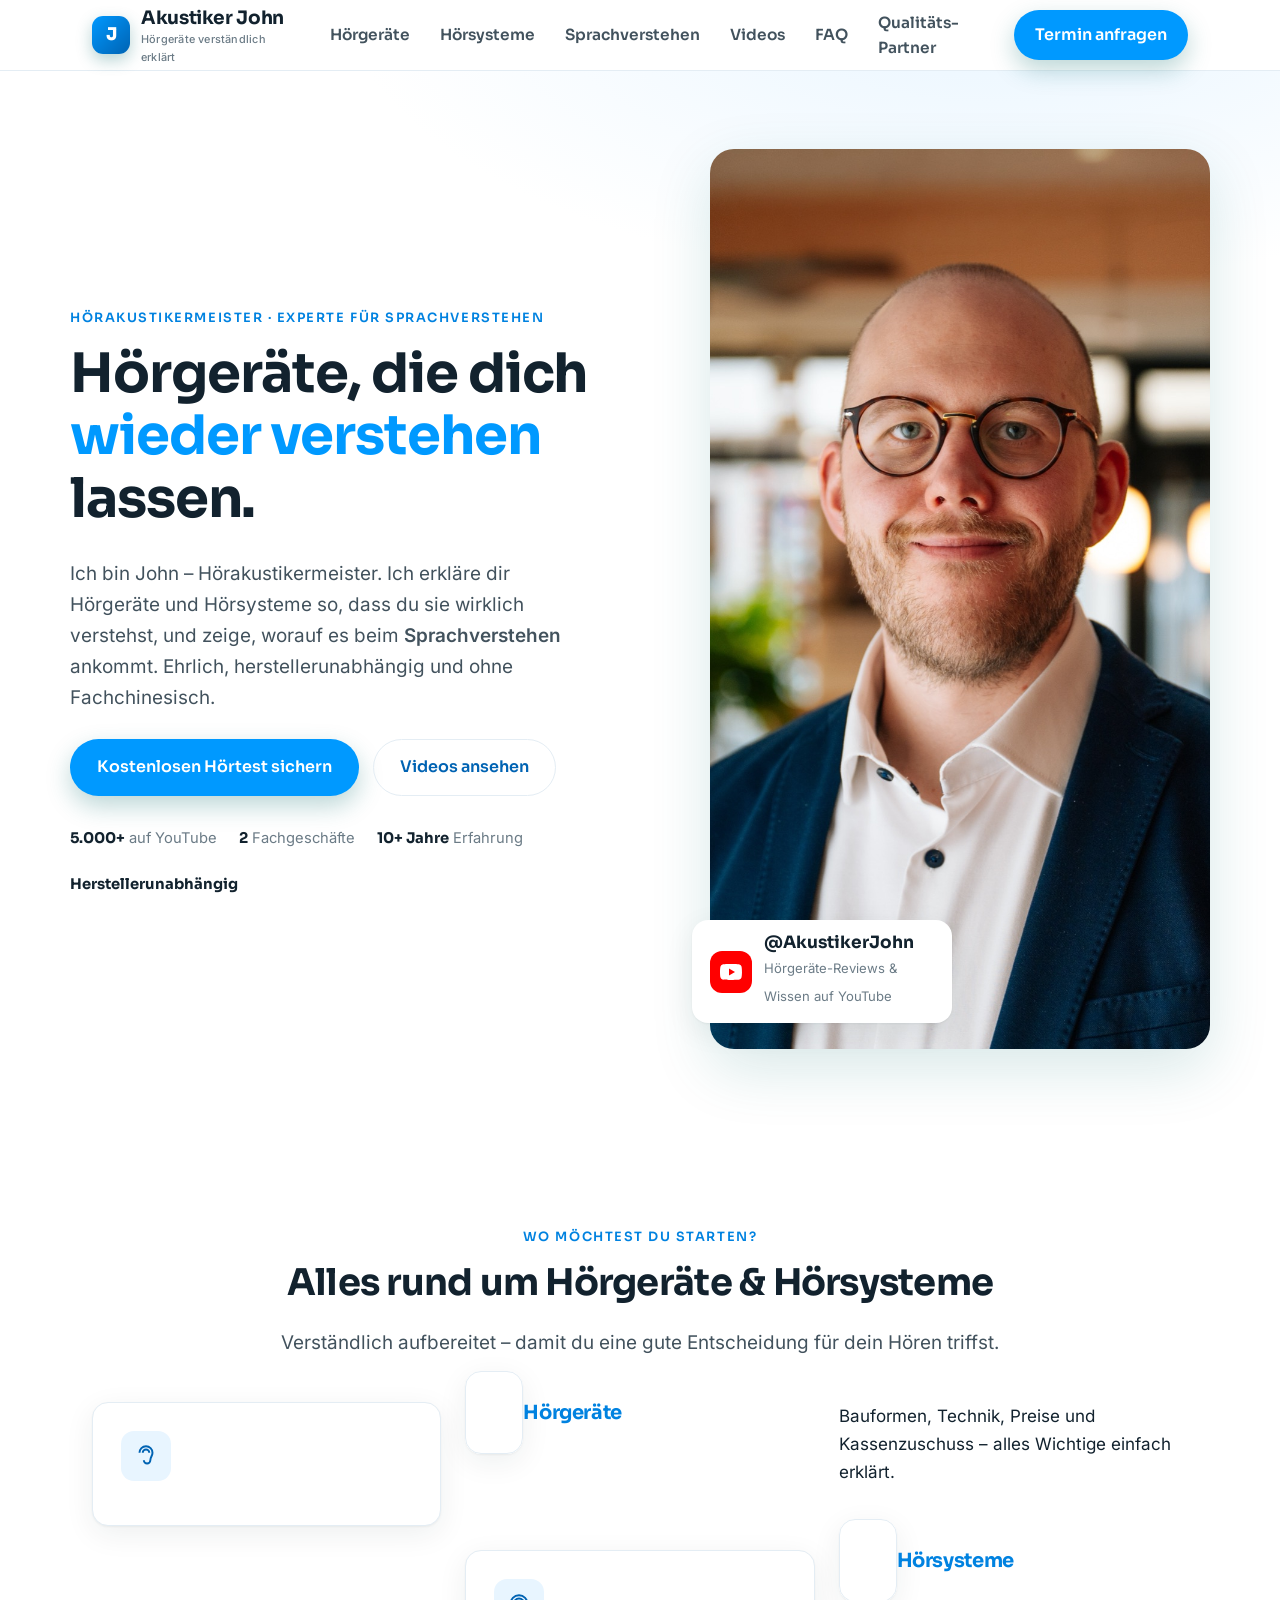
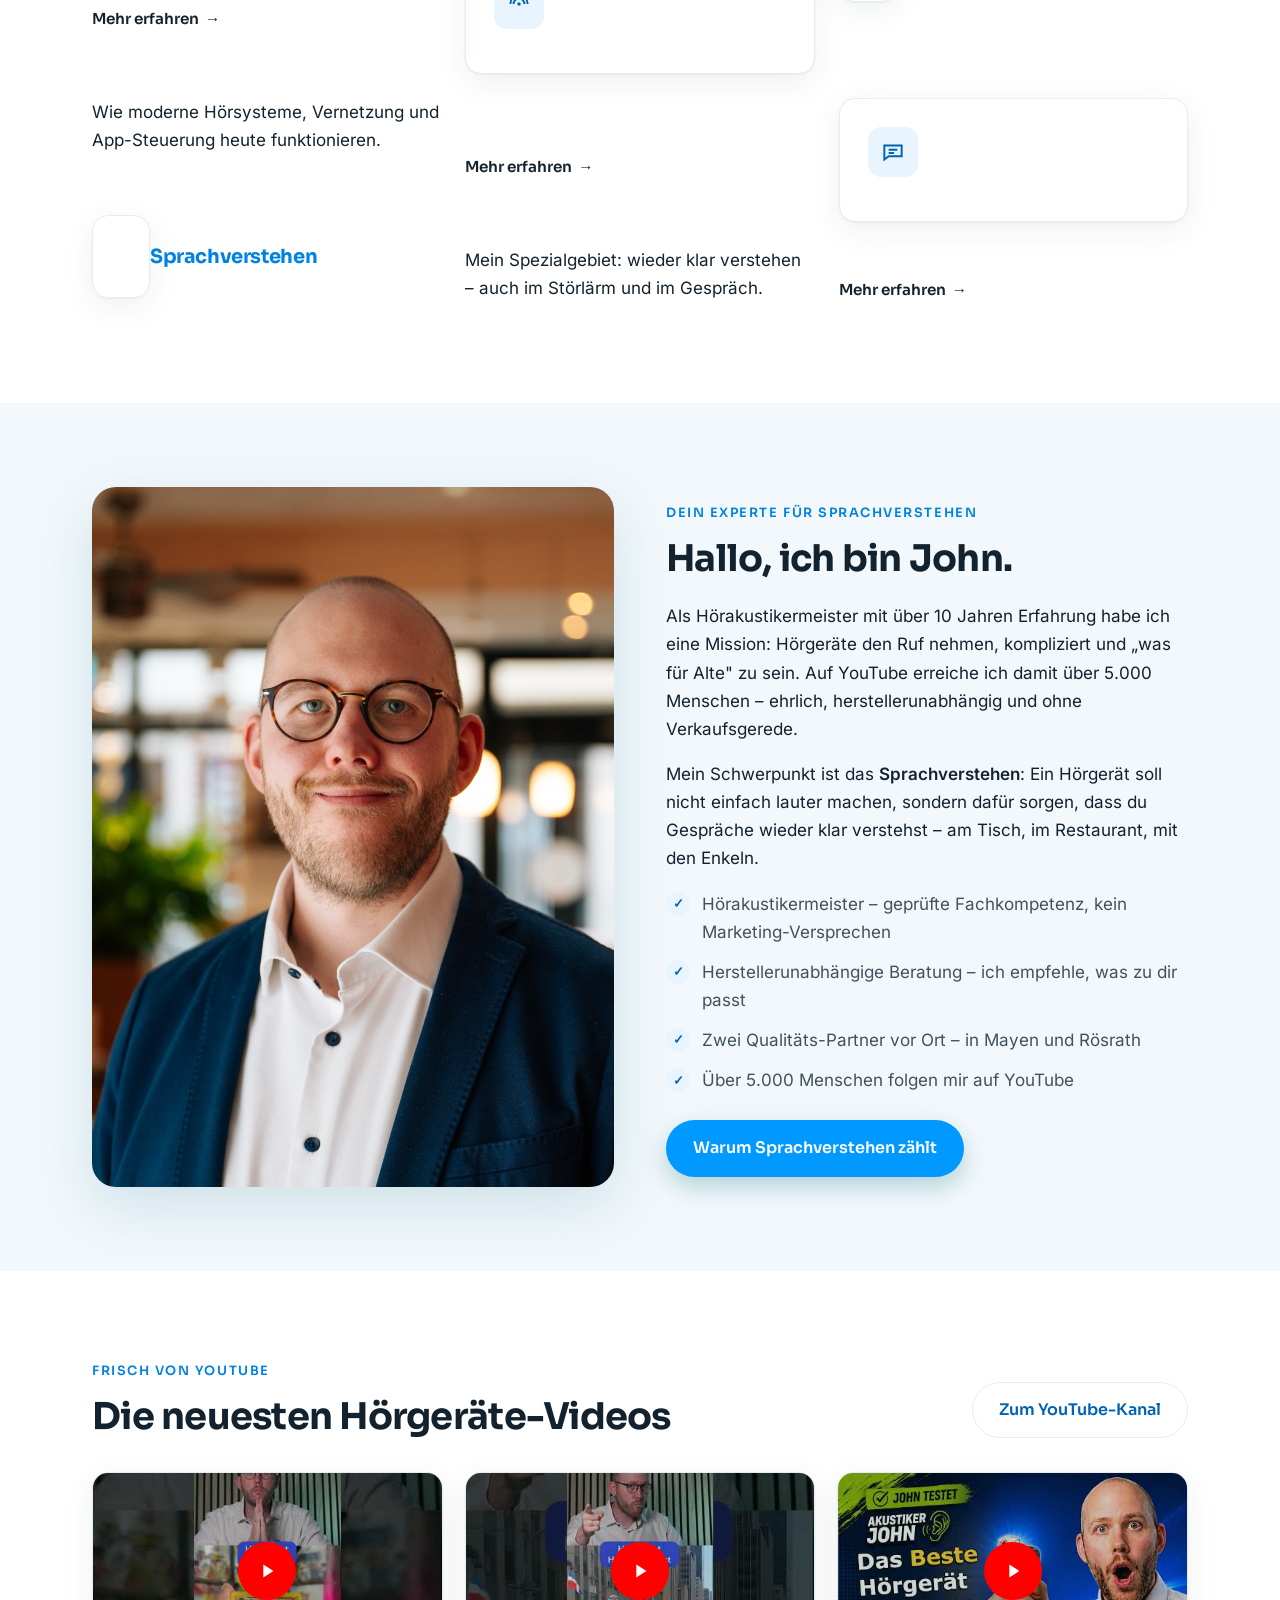
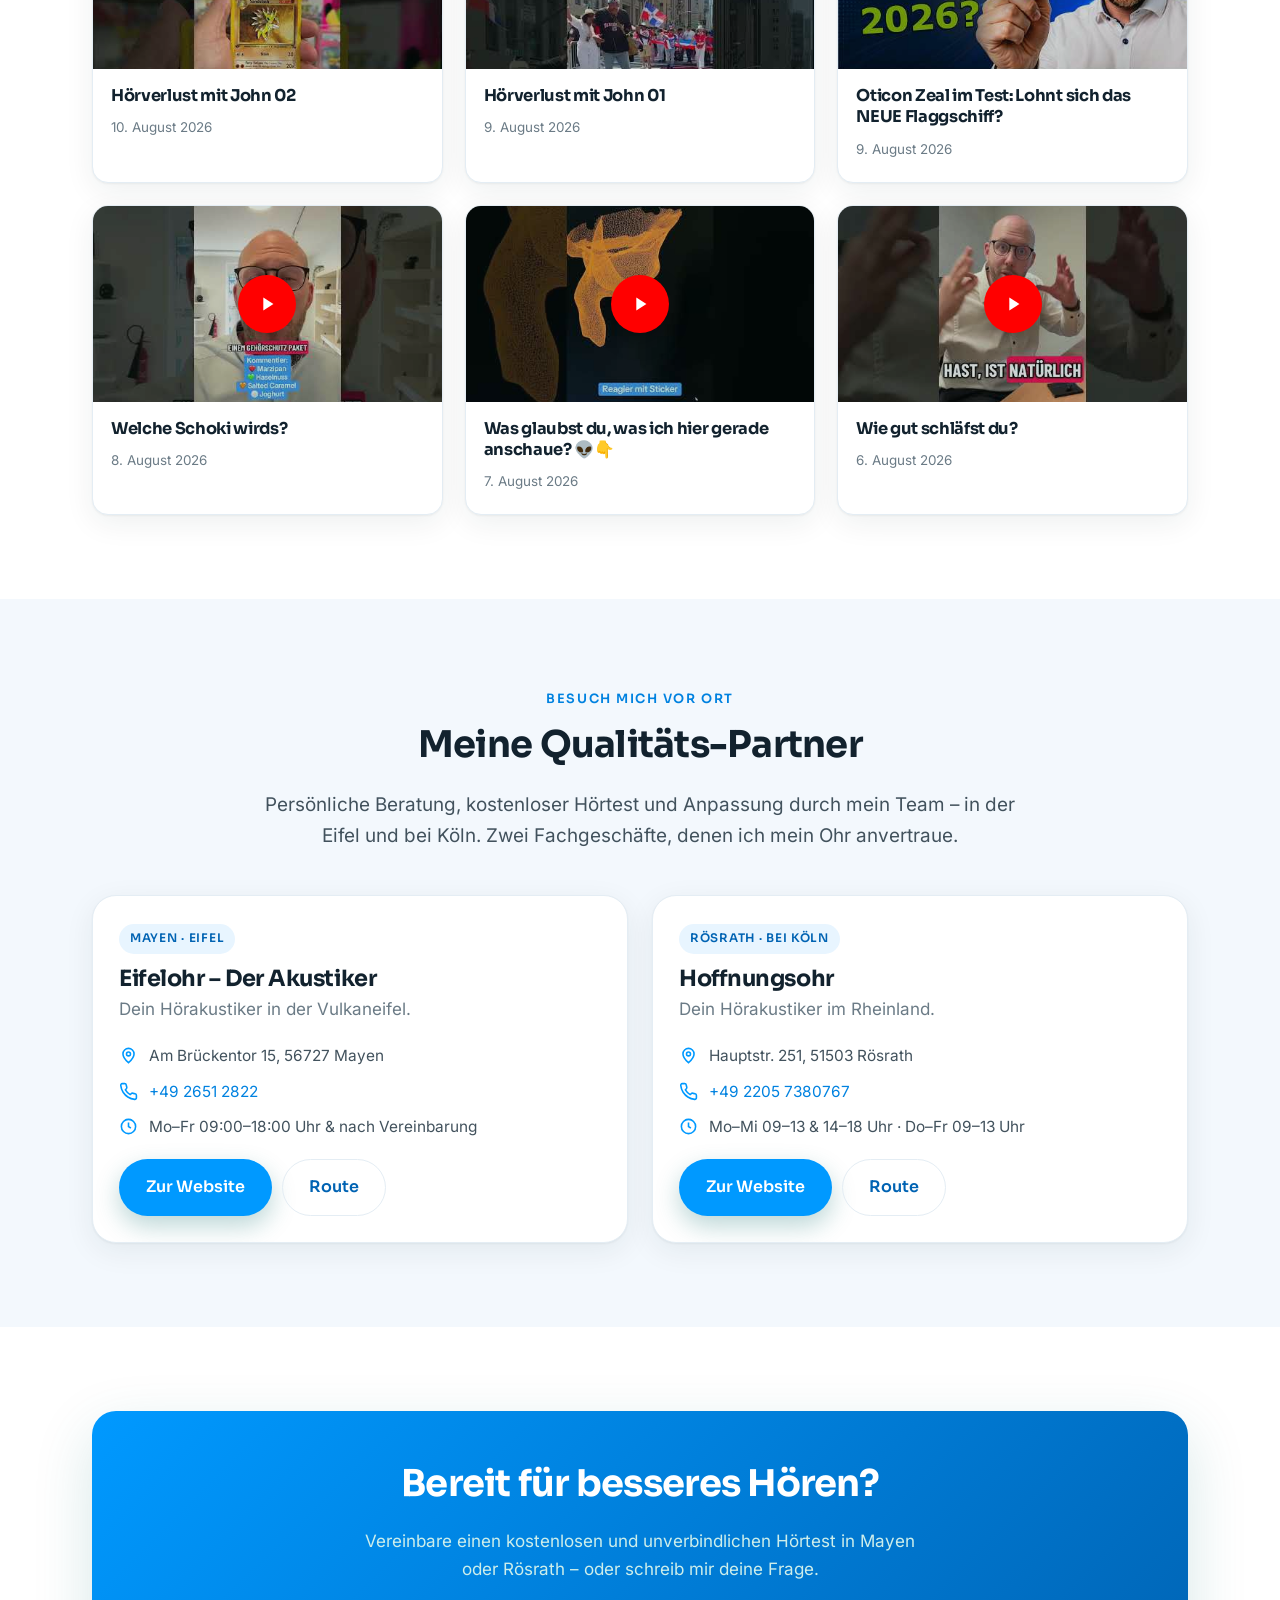
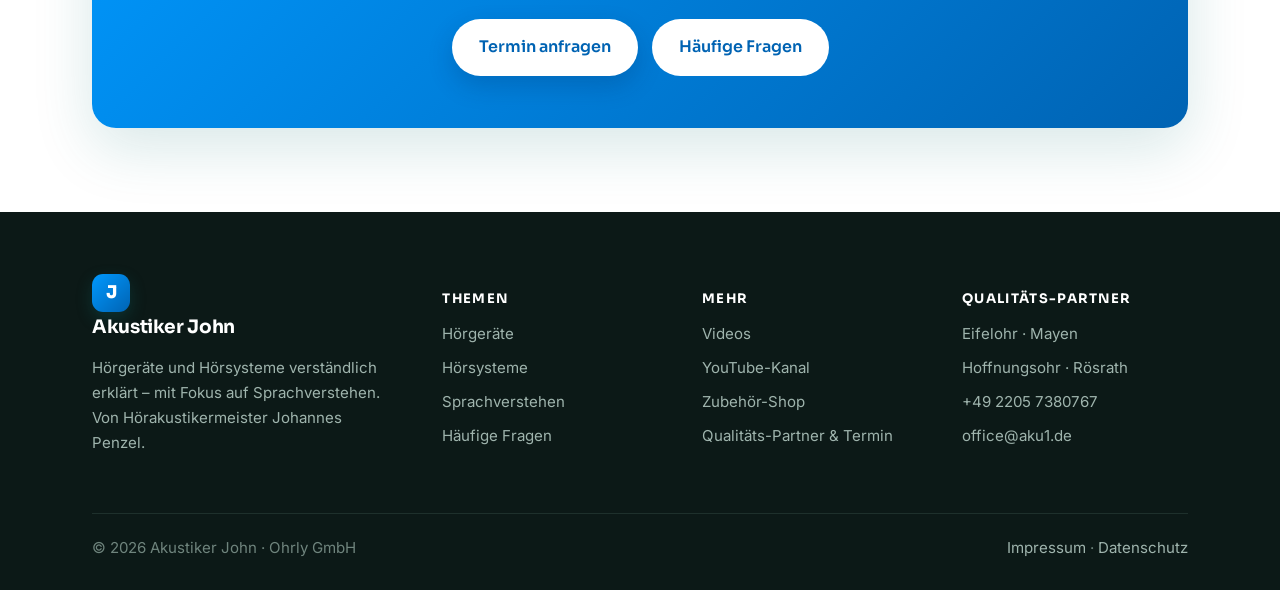
==== index.html @ b8d3a5ce "DSGVO-Härtung: Google Fonts selbst hosten + YouTube-Thumbnails lokal spiegeln - Inter/Sora als lokal" ====
<!DOCTYPE html>
<html lang="de">
<head>
<meta charset="utf-8">
<meta name="viewport" content="width=device-width, initial-scale=1">
<title>Hörgeräte &amp; Hörsysteme verstehen – Akustiker John | Experte für Sprachverstehen</title>
<meta name="description" content="Akustiker John erklärt Hörgeräte und Hörsysteme verständlich – mit Fokus auf besseres Sprachverstehen. Hörakustikermeister, 5.000+ auf YouTube, 2 Fachgeschäfte in Mayen &amp; Rösrath. Ratgeber, Videos und ehrliche Beratung.">
<link rel="canonical" href="https://akustiker-john.de/">
<meta name="robots" content="index, follow, max-image-preview:large">
<meta name="author" content="Johannes Penzel – Akustiker John">

<!-- Open Graph -->
<meta property="og:type" content="website">
<meta property="og:site_name" content="Akustiker John">
<meta property="og:title" content="Hörgeräte &amp; Hörsysteme verstehen – Akustiker John">
<meta property="og:description" content="Der Hörakustikermeister, der Hörgeräte verständlich macht. Fokus: Sprachverstehen. 2 Fachgeschäfte, 5.000+ auf YouTube.">
<meta property="og:url" content="https://akustiker-john.de/">
<meta property="og:image" content="https://akustiker-john.de/images/john-portrait.jpg">
<meta property="og:locale" content="de_DE">
<meta name="twitter:card" content="summary_large_image">

<link rel="icon" href="/favicon.ico" sizes="any">
<link rel="icon" type="image/png" href="/images/favicon-96.png" sizes="96x96">
<link rel="apple-touch-icon" href="/images/apple-touch-icon.png">

<link rel="stylesheet" href="/styles.css">

<script type="application/ld+json">
{
  "@context": "https://schema.org",
  "@graph": [
    {
      "@type": "WebSite",
      "@id": "https://akustiker-john.de/#website",
      "url": "https://akustiker-john.de/",
      "name": "Akustiker John",
      "inLanguage": "de-DE",
      "description": "Hörgeräte und Hörsysteme verständlich erklärt – mit Fokus auf Sprachverstehen."
    },
    {
      "@type": "Person",
      "@id": "https://akustiker-john.de/#john",
      "name": "Johannes Penzel",
      "alternateName": "Akustiker John",
      "jobTitle": "Hörakustikermeister",
      "description": "Hörakustikermeister und Experte für Sprachverstehen. Erklärt auf YouTube und in zwei Fachgeschäften, wie moderne Hörgeräte und Hörsysteme das Verstehen verbessern.",
      "image": "https://akustiker-john.de/images/john-portrait.jpg",
      "url": "https://akustiker-john.de/sprachverstehen",
      "knowsAbout": ["Hörgeräte", "Hörsysteme", "Sprachverstehen", "Hörakustik", "Gehörschutz", "Audiologie"],
      "sameAs": ["https://www.youtube.com/@AkustikerJohn"]
    },
    {
      "@type": "HearingAidStore",
      "@id": "https://akustiker-john.de/#eifelohr",
      "name": "Eifelohr – Der Akustiker",
      "image": "https://akustiker-john.de/images/eifelohr-store.jpg",
      "url": "https://eifelohr.de/",
      "telephone": "+49 2651 2822",
      "priceRange": "€€",
      "address": {"@type": "PostalAddress", "streetAddress": "Am Brückentor 15", "postalCode": "56727", "addressLocality": "Mayen", "addressCountry": "DE"},
      "openingHoursSpecification": [{"@type": "OpeningHoursSpecification", "dayOfWeek": ["Monday","Tuesday","Wednesday","Thursday","Friday"], "opens": "09:00", "closes": "18:00"}]
    },
    {
      "@type": "HearingAidStore",
      "@id": "https://akustiker-john.de/#hoffnungsohr",
      "name": "Hoffnungsohr",
      "image": "https://akustiker-john.de/images/hoffnungsohr-store.jpg",
      "url": "https://hoffnungsohr.de/",
      "telephone": "+49 2205 7380767",
      "priceRange": "€€",
      "address": {"@type": "PostalAddress", "streetAddress": "Hauptstr. 251", "postalCode": "51503", "addressLocality": "Rösrath", "addressCountry": "DE"},
      "openingHoursSpecification": [
        {"@type": "OpeningHoursSpecification", "dayOfWeek": ["Monday","Tuesday","Wednesday"], "opens": "09:00", "closes": "13:00"},
        {"@type": "OpeningHoursSpecification", "dayOfWeek": ["Monday","Tuesday","Wednesday"], "opens": "14:00", "closes": "18:00"},
        {"@type": "OpeningHoursSpecification", "dayOfWeek": ["Thursday","Friday"], "opens": "09:00", "closes": "13:00"}
      ]
    }
  ]
}
</script>
</head>
<body>
<a class="skip-link" href="#main">Zum Inhalt springen</a>

<!-- ============ HEADER ============ -->
<header class="site-header">
  <div class="container header-inner">
    <a class="brand" href="/">
      <span class="brand-mark">J</span>
      <span>Akustiker&nbsp;John<small>Hörgeräte verständlich erklärt</small></span>
    </a>
    <button class="nav-toggle" aria-label="Menü" aria-expanded="false"><span></span></button>
    <nav class="nav" aria-label="Hauptnavigation">
      <a class="navlink" href="/hoergeraete">Hörgeräte</a>
      <a class="navlink" href="/hoersysteme">Hörsysteme</a>
      <a class="navlink" href="/sprachverstehen">Sprachverstehen</a>
      <a class="navlink" href="/videos">Videos</a>
      <a class="navlink" href="/haeufige-fragen">FAQ</a>
      <a class="navlink" href="/standorte">Qualitäts-Partner</a>
      <a class="btn btn-primary" href="/standorte#termin">Termin anfragen</a>
    </nav>
  </div>
</header>

<main id="main">

<!-- ============ HERO ============ -->
<section class="hero">
  <div class="container hero-grid">
    <div class="hero-copy">
      <span class="eyebrow">Hörakustikermeister · Experte für Sprachverstehen</span>
      <h1>Hörgeräte, die dich <span>wieder verstehen</span> lassen.</h1>
      <p class="lead">Ich bin John – Hörakustikermeister. Ich erkläre dir Hörgeräte und Hörsysteme so, dass du sie wirklich verstehst, und zeige, worauf es beim <strong>Sprachverstehen</strong> ankommt. Ehrlich, herstellerunabhängig und ohne Fachchinesisch.</p>
      <div class="hero-cta">
        <a class="btn btn-primary" href="/standorte#termin">Kostenlosen Hörtest sichern</a>
        <a class="btn btn-ghost" href="/videos">Videos ansehen</a>
      </div>
      <div class="hero-trust">
        <span><b>5.000+</b> auf YouTube</span>
        <span><b>2</b> Fachgeschäfte</span>
        <span><b>10+ Jahre</b> Erfahrung</span>
        <span><b>Herstellerunabhängig</b></span>
      </div>
    </div>
    <div class="hero-media">
      <img class="hero-photo" src="/images/john-hero.jpg" width="720" height="900"
           alt="Akustiker John – Hörakustikermeister Johannes Penzel im Fachgeschäft">
      <div class="hero-badge">
        <span class="yt"><svg width="24" height="24" viewBox="0 0 24 24" fill="#fff"><path d="M23 12s0-3.8-.5-5.6a2.9 2.9 0 0 0-2-2C18.7 4 12 4 12 4s-6.7 0-8.5.4a2.9 2.9 0 0 0-2 2C1 8.2 1 12 1 12s0 3.8.5 5.6a2.9 2.9 0 0 0 2 2C5.3 20 12 20 12 20s6.7 0 8.5-.4a2.9 2.9 0 0 0 2-2C23 15.8 23 12 23 12zM10 15.5v-7l6 3.5-6 3.5z"/></svg></span>
        <div><b>@AkustikerJohn</b><small>Hörgeräte-Reviews &amp; Wissen auf YouTube</small></div>
      </div>
    </div>
  </div>
</section>

<!-- ============ WHY / TOPIC CARDS ============ -->
<section class="section">
  <div class="container">
    <div class="center narrow" style="margin-inline:auto">
      <span class="eyebrow">Wo möchtest du starten?</span>
      <h2>Alles rund um Hörgeräte &amp; Hörsysteme</h2>
      <p class="lead">Verständlich aufbereitet – damit du eine gute Entscheidung für dein Hören triffst.</p>
    </div>
    <div class="grid grid-3" style="margin-top:44px">
      <a class="card reveal" href="/hoergeraete">
        <div class="ico"><svg viewBox="0 0 24 24" fill="none" stroke="currentColor" stroke-width="1.8"><path d="M6 9a6 6 0 1 1 12 0c0 3-2 4-2 7a3 3 0 0 1-6 0"/><path d="M9 9a3 3 0 0 1 6 0"/></svg></div>
        <h3><a href="/hoergeraete">Hörgeräte</a></h3>
        <p>Bauformen, Technik, Preise und Kassenzuschuss – alles Wichtige einfach erklärt.</p>
        <span class="card-link">Mehr erfahren</span>
      </a>
      <a class="card reveal" href="/hoersysteme">
        <div class="ico"><svg viewBox="0 0 24 24" fill="none" stroke="currentColor" stroke-width="1.8"><path d="M4 12a8 8 0 0 1 16 0"/><path d="M7 12a5 5 0 0 1 10 0"/><circle cx="12" cy="12" r="1.6" fill="currentColor" stroke="none"/></svg></div>
        <h3><a href="/hoersysteme">Hörsysteme</a></h3>
        <p>Wie moderne Hörsysteme, Vernetzung und App-Steuerung heute funktionieren.</p>
        <span class="card-link">Mehr erfahren</span>
      </a>
      <a class="card reveal" href="/sprachverstehen">
        <div class="ico"><svg viewBox="0 0 24 24" fill="none" stroke="currentColor" stroke-width="1.8"><path d="M4 6h16v10H8l-4 3z"/><path d="M8 10h8M8 13h5"/></svg></div>
        <h3><a href="/sprachverstehen">Sprachverstehen</a></h3>
        <p>Mein Spezialgebiet: wieder klar verstehen – auch im Störlärm und im Gespräch.</p>
        <span class="card-link">Mehr erfahren</span>
      </a>
    </div>
  </div>
</section>

<!-- ============ EXPERT / JOHN ============ -->
<section class="section section--tint">
  <div class="container split">
    <div>
      <img class="split-photo" src="/images/john-portrait.jpg" width="700" height="700"
           alt="Johannes Penzel, Hörakustikermeister – Akustiker John">
    </div>
    <div>
      <span class="eyebrow">Dein Experte für Sprachverstehen</span>
      <h2>Hallo, ich bin John.</h2>
      <p>Als Hörakustikermeister mit über 10 Jahren Erfahrung habe ich eine Mission: Hörgeräte den Ruf nehmen, kompliziert und „was für Alte" zu sein. Auf YouTube erreiche ich damit über 5.000 Menschen – ehrlich, herstellerunabhängig und ohne Verkaufsgerede.</p>
      <p>Mein Schwerpunkt ist das <strong>Sprachverstehen</strong>: Ein Hörgerät soll nicht einfach lauter machen, sondern dafür sorgen, dass du Gespräche wieder klar verstehst – am Tisch, im Restaurant, mit den Enkeln.</p>
      <ul class="checklist">
        <li>Hörakustikermeister – geprüfte Fachkompetenz, kein Marketing-Versprechen</li>
        <li>Herstellerunabhängige Beratung – ich empfehle, was zu dir passt</li>
        <li>Zwei Qualitäts-Partner vor Ort – in Mayen und Rösrath</li>
        <li>Über 5.000 Menschen folgen mir auf YouTube</li>
      </ul>
      <div class="hero-cta">
        <a class="btn btn-primary" href="/sprachverstehen">Warum Sprachverstehen zählt</a>
      </div>
    </div>
  </div>
</section>

<!-- ============ VIDEOS ============ -->
<section class="section">
  <div class="container">
    <div style="display:flex;justify-content:space-between;align-items:flex-end;flex-wrap:wrap;gap:16px;margin-bottom:34px">
      <div>
        <span class="eyebrow">Frisch von YouTube</span>
        <h2 class="mb-0">Die neuesten Hörgeräte-Videos</h2>
      </div>
      <a class="btn btn-ghost" href="https://www.youtube.com/@AkustikerJohn" target="_blank" rel="noopener">Zum YouTube-Kanal</a>
    </div>
    <!-- Auto-gefüllt aus videos.json (GitHub Action). Fallback-Text bis zum ersten Feed-Update. -->
    <div class="video-grid" data-yt-feed data-count="6">
      <div class="card center" style="grid-column:1/-1">
        <p class="mb-0">Die aktuellen Videos werden automatisch geladen. Schau direkt auf
        <a href="https://www.youtube.com/@AkustikerJohn" target="_blank" rel="noopener">@AkustikerJohn</a> vorbei.</p>
      </div>
    </div>
  </div>
</section>

<!-- ============ SHOPS ============ -->
<section class="section section--tint" id="geschaefte">
  <div class="container">
    <div class="center narrow" style="margin-inline:auto">
      <span class="eyebrow">Besuch mich vor Ort</span>
      <h2>Meine Qualitäts-Partner</h2>
      <p class="lead">Persönliche Beratung, kostenloser Hörtest und Anpassung durch mein Team – in der Eifel und bei Köln. Zwei Fachgeschäfte, denen ich mein Ohr anvertraue.</p>
    </div>
    <div class="grid grid-2" style="margin-top:44px">
      <div class="shop-card reveal">
        <div class="shop-top">
          <span class="shop-badge">Mayen · Eifel</span>
          <h3>Eifelohr – Der Akustiker</h3>
          <p class="mb-0" style="color:var(--muted)">Dein Hörakustiker in der Vulkaneifel.</p>
        </div>
        <ul class="shop-info">
          <li><svg viewBox="0 0 24 24" fill="none" stroke="currentColor" stroke-width="2"><path d="M12 21s-7-6-7-11a7 7 0 0 1 14 0c0 5-7 11-7 11z"/><circle cx="12" cy="10" r="2.5"/></svg> Am Brückentor 15, 56727 Mayen</li>
          <li><svg viewBox="0 0 24 24" fill="none" stroke="currentColor" stroke-width="2"><path d="M22 16.9v3a2 2 0 0 1-2.2 2 19.8 19.8 0 0 1-8.6-3 19.5 19.5 0 0 1-6-6 19.8 19.8 0 0 1-3-8.6A2 2 0 0 1 4.1 2h3a2 2 0 0 1 2 1.7c.1.9.4 1.8.7 2.7a2 2 0 0 1-.5 2.1L8.1 9.9a16 16 0 0 0 6 6l1.4-1.2a2 2 0 0 1 2.1-.5c.9.3 1.8.6 2.7.7a2 2 0 0 1 1.7 2z"/></svg> <a href="tel:+4926512822">+49 2651 2822</a></li>
          <li><svg viewBox="0 0 24 24" fill="none" stroke="currentColor" stroke-width="2"><circle cx="12" cy="12" r="9"/><path d="M12 7v5l3 2"/></svg> Mo–Fr 09:00–18:00 Uhr &amp; nach Vereinbarung</li>
        </ul>
        <div class="shop-actions">
          <a class="btn btn-primary" href="https://eifelohr.de/" target="_blank" rel="noopener">Zur Website</a>
          <a class="btn btn-ghost" href="https://www.google.com/maps/search/?api=1&query=Eifelohr+Am+Br%C3%BCckentor+15+56727+Mayen" target="_blank" rel="noopener">Route</a>
        </div>
      </div>
      <div class="shop-card reveal">
        <div class="shop-top">
          <span class="shop-badge">Rösrath · bei Köln</span>
          <h3>Hoffnungsohr</h3>
          <p class="mb-0" style="color:var(--muted)">Dein Hörakustiker im Rheinland.</p>
        </div>
        <ul class="shop-info">
          <li><svg viewBox="0 0 24 24" fill="none" stroke="currentColor" stroke-width="2"><path d="M12 21s-7-6-7-11a7 7 0 0 1 14 0c0 5-7 11-7 11z"/><circle cx="12" cy="10" r="2.5"/></svg> Hauptstr. 251, 51503 Rösrath</li>
          <li><svg viewBox="0 0 24 24" fill="none" stroke="currentColor" stroke-width="2"><path d="M22 16.9v3a2 2 0 0 1-2.2 2 19.8 19.8 0 0 1-8.6-3 19.5 19.5 0 0 1-6-6 19.8 19.8 0 0 1-3-8.6A2 2 0 0 1 4.1 2h3a2 2 0 0 1 2 1.7c.1.9.4 1.8.7 2.7a2 2 0 0 1-.5 2.1L8.1 9.9a16 16 0 0 0 6 6l1.4-1.2a2 2 0 0 1 2.1-.5c.9.3 1.8.6 2.7.7a2 2 0 0 1 1.7 2z"/></svg> <a href="tel:+4922057380767">+49 2205 7380767</a></li>
          <li><svg viewBox="0 0 24 24" fill="none" stroke="currentColor" stroke-width="2"><circle cx="12" cy="12" r="9"/><path d="M12 7v5l3 2"/></svg> Mo–Mi 09–13 &amp; 14–18 Uhr · Do–Fr 09–13 Uhr</li>
        </ul>
        <div class="shop-actions">
          <a class="btn btn-primary" href="https://hoffnungsohr.de/" target="_blank" rel="noopener">Zur Website</a>
          <a class="btn btn-ghost" href="https://www.google.com/maps/search/?api=1&query=Hoffnungsohr+Hauptstr+251+51503+R%C3%B6srath" target="_blank" rel="noopener">Route</a>
        </div>
      </div>
    </div>
  </div>
</section>

<!-- ============ CTA BAND ============ -->
<section class="section">
  <div class="container">
    <div class="cta-band reveal">
      <h2>Bereit für besseres Hören?</h2>
      <p>Vereinbare einen kostenlosen und unverbindlichen Hörtest in Mayen oder Rösrath – oder schreib mir deine Frage.</p>
      <div class="hero-cta" style="justify-content:center">
        <a class="btn btn-accent" href="/standorte#termin">Termin anfragen</a>
        <a class="btn btn-light" href="/haeufige-fragen">Häufige Fragen</a>
      </div>
    </div>
  </div>
</section>

</main>

<!-- ============ FOOTER ============ -->
<footer class="site-footer">
  <div class="container">
    <div class="footer-grid">
      <div class="footer-brand">
        <a class="brand" href="/"><span class="brand-mark">J</span><span>Akustiker&nbsp;John</span></a>
        <p>Hörgeräte und Hörsysteme verständlich erklärt – mit Fokus auf Sprachverstehen. Von Hörakustikermeister Johannes Penzel.</p>
      </div>
      <div>
        <h4>Themen</h4>
        <a href="/hoergeraete">Hörgeräte</a>
        <a href="/hoersysteme">Hörsysteme</a>
        <a href="/sprachverstehen">Sprachverstehen</a>
        <a href="/haeufige-fragen">Häufige Fragen</a>
      </div>
      <div>
        <h4>Mehr</h4>
        <a href="/videos">Videos</a>
        <a href="https://www.youtube.com/@AkustikerJohn" target="_blank" rel="noopener">YouTube-Kanal</a>
        <a href="https://shop.akustiker-john.de/" target="_blank" rel="noopener">Zubehör-Shop</a>
        <a href="/standorte">Qualitäts-Partner &amp; Termin</a>
      </div>
      <div>
        <h4>Qualitäts-Partner</h4>
        <a href="https://eifelohr.de/" target="_blank" rel="noopener">Eifelohr · Mayen</a>
        <a href="https://hoffnungsohr.de/" target="_blank" rel="noopener">Hoffnungsohr · Rösrath</a>
        <a href="tel:+4922057380767">+49 2205 7380767</a>
        <a href="mailto:office@aku1.de">office@aku1.de</a>
      </div>
    </div>
    <div class="footer-bottom">
      <span>© 2026 Akustiker John · Ohrly GmbH</span>
      <span><a href="/impressum">Impressum</a> · <a href="/datenschutz">Datenschutz</a></span>
    </div>
  </div>
</footer>

<script src="/effects.js" defer></script>
</body>
</html>
---- styles.css ----
/* Inter 400 latin-ext */@font-face {
  font-family: 'Inter';
  font-style: normal;
  font-weight: 400;
  font-display: swap;
  src: url(/fonts/inter-400-latin-ext.woff2) format('woff2');
  unicode-range: U+0100-02BA, U+02BD-02C5, U+02C7-02CC, U+02CE-02D7, U+02DD-02FF, U+0304, U+0308, U+0329, U+1D00-1DBF, U+1E00-1E9F, U+1EF2-1EFF, U+2020, U+20A0-20AB, U+20AD-20C0, U+2113, U+2C60-2C7F, U+A720-A7FF;
}
/* Inter 400 latin */@font-face {
  font-family: 'Inter';
  font-style: normal;
  font-weight: 400;
  font-display: swap;
  src: url(/fonts/inter-400-latin.woff2) format('woff2');
  unicode-range: U+0000-00FF, U+0131, U+0152-0153, U+02BB-02BC, U+02C6, U+02DA, U+02DC, U+0304, U+0308, U+0329, U+2000-206F, U+20AC, U+2122, U+2191, U+2193, U+2212, U+2215, U+FEFF, U+FFFD;
}
/* Inter 500 latin-ext */@font-face {
  font-family: 'Inter';
  font-style: normal;
  font-weight: 500;
  font-display: swap;
  src: url(/fonts/inter-500-latin-ext.woff2) format('woff2');
  unicode-range: U+0100-02BA, U+02BD-02C5, U+02C7-02CC, U+02CE-02D7, U+02DD-02FF, U+0304, U+0308, U+0329, U+1D00-1DBF, U+1E00-1E9F, U+1EF2-1EFF, U+2020, U+20A0-20AB, U+20AD-20C0, U+2113, U+2C60-2C7F, U+A720-A7FF;
}
/* Inter 500 latin */@font-face {
  font-family: 'Inter';
  font-style: normal;
  font-weight: 500;
  font-display: swap;
  src: url(/fonts/inter-500-latin.woff2) format('woff2');
  unicode-range: U+0000-00FF, U+0131, U+0152-0153, U+02BB-02BC, U+02C6, U+02DA, U+02DC, U+0304, U+0308, U+0329, U+2000-206F, U+20AC, U+2122, U+2191, U+2193, U+2212, U+2215, U+FEFF, U+FFFD;
}
/* Inter 600 latin-ext */@font-face {
  font-family: 'Inter';
  font-style: normal;
  font-weight: 600;
  font-display: swap;
  src: url(/fonts/inter-600-latin-ext.woff2) format('woff2');
  unicode-range: U+0100-02BA, U+02BD-02C5, U+02C7-02CC, U+02CE-02D7, U+02DD-02FF, U+0304, U+0308, U+0329, U+1D00-1DBF, U+1E00-1E9F, U+1EF2-1EFF, U+2020, U+20A0-20AB, U+20AD-20C0, U+2113, U+2C60-2C7F, U+A720-A7FF;
}
/* Inter 600 latin */@font-face {
  font-family: 'Inter';
  font-style: normal;
  font-weight: 600;
  font-display: swap;
  src: url(/fonts/inter-600-latin.woff2) format('woff2');
  unicode-range: U+0000-00FF, U+0131, U+0152-0153, U+02BB-02BC, U+02C6, U+02DA, U+02DC, U+0304, U+0308, U+0329, U+2000-206F, U+20AC, U+2122, U+2191, U+2193, U+2212, U+2215, U+FEFF, U+FFFD;
}
/* Sora 600 latin-ext */@font-face {
  font-family: 'Sora';
  font-style: normal;
  font-weight: 600;
  font-display: swap;
  src: url(/fonts/sora-600-latin-ext.woff2) format('woff2');
  unicode-range: U+0100-02BA, U+02BD-02C5, U+02C7-02CC, U+02CE-02D7, U+02DD-02FF, U+0304, U+0308, U+0329, U+1D00-1DBF, U+1E00-1E9F, U+1EF2-1EFF, U+2020, U+20A0-20AB, U+20AD-20C0, U+2113, U+2C60-2C7F, U+A720-A7FF;
}
/* Sora 600 latin */@font-face {
  font-family: 'Sora';
  font-style: normal;
  font-weight: 600;
  font-display: swap;
  src: url(/fonts/sora-600-latin.woff2) format('woff2');
  unicode-range: U+0000-00FF, U+0131, U+0152-0153, U+02BB-02BC, U+02C6, U+02DA, U+02DC, U+0304, U+0308, U+0329, U+2000-206F, U+20AC, U+2122, U+2191, U+2193, U+2212, U+2215, U+FEFF, U+FFFD;
}
/* Sora 700 latin-ext */@font-face {
  font-family: 'Sora';
  font-style: normal;
  font-weight: 700;
  font-display: swap;
  src: url(/fonts/sora-700-latin-ext.woff2) format('woff2');
  unicode-range: U+0100-02BA, U+02BD-02C5, U+02C7-02CC, U+02CE-02D7, U+02DD-02FF, U+0304, U+0308, U+0329, U+1D00-1DBF, U+1E00-1E9F, U+1EF2-1EFF, U+2020, U+20A0-20AB, U+20AD-20C0, U+2113, U+2C60-2C7F, U+A720-A7FF;
}
/* Sora 700 latin */@font-face {
  font-family: 'Sora';
  font-style: normal;
  font-weight: 700;
  font-display: swap;
  src: url(/fonts/sora-700-latin.woff2) format('woff2');
  unicode-range: U+0000-00FF, U+0131, U+0152-0153, U+02BB-02BC, U+02C6, U+02DA, U+02DC, U+0304, U+0308, U+0329, U+2000-206F, U+20AC, U+2122, U+2191, U+2193, U+2212, U+2215, U+FEFF, U+FFFD;
}
/* Sora 800 latin-ext */@font-face {
  font-family: 'Sora';
  font-style: normal;
  font-weight: 800;
  font-display: swap;
  src: url(/fonts/sora-800-latin-ext.woff2) format('woff2');
  unicode-range: U+0100-02BA, U+02BD-02C5, U+02C7-02CC, U+02CE-02D7, U+02DD-02FF, U+0304, U+0308, U+0329, U+1D00-1DBF, U+1E00-1E9F, U+1EF2-1EFF, U+2020, U+20A0-20AB, U+20AD-20C0, U+2113, U+2C60-2C7F, U+A720-A7FF;
}
/* Sora 800 latin */@font-face {
  font-family: 'Sora';
  font-style: normal;
  font-weight: 800;
  font-display: swap;
  src: url(/fonts/sora-800-latin.woff2) format('woff2');
  unicode-range: U+0000-00FF, U+0131, U+0152-0153, U+02BB-02BC, U+02C6, U+02DA, U+02DC, U+0304, U+0308, U+0329, U+2000-206F, U+20AC, U+2122, U+2191, U+2193, U+2212, U+2215, U+FEFF, U+FFFD;
}
/* =========================================================
   Akustiker John – Design System
   Keyword focus: Hörgeräte · Hörsystem · Sprachverstehen
   ========================================================= */

:root {
  --ink: #12222e;
  --ink-soft: #42525d;
  --muted: #6b7b86;
  --line: #e4edf4;
  --bg: #ffffff;
  --bg-soft: #f3f8fd;
  --bg-tint: #e8f2fc;

  --primary: #0099ff;      /* Markenblau (CI) */
  --primary-600: #0082e0;
  --primary-700: #0063b3;
  --primary-050: #e8f5ff;

  --accent: #7ec9ff;       /* helles Blau – nur auf dunklen Flächen */
  --accent-600: #5bb6ff;

  --ok: #1c8a5a;

  --radius: 16px;
  --radius-lg: 24px;
  --radius-sm: 10px;
  --shadow: 0 1px 2px rgba(16,40,36,.05), 0 8px 30px rgba(16,40,36,.07);
  --shadow-lg: 0 20px 60px rgba(14,110,110,.16);
  --maxw: 1140px;
  --font: "Inter", -apple-system, BlinkMacSystemFont, "Segoe UI", Roboto, Helvetica, Arial, sans-serif;
  --font-head: "Sora", var(--font);
}

* { box-sizing: border-box; }
html { scroll-behavior: smooth; -webkit-text-size-adjust: 100%; }
body {
  margin: 0;
  font-family: var(--font);
  color: var(--ink);
  background: var(--bg);
  line-height: 1.65;
  font-size: 17px;
  -webkit-font-smoothing: antialiased;
}
img { max-width: 100%; display: block; }
a { color: var(--primary-600); text-decoration: none; }
a:hover { color: var(--primary-700); }

h1, h2, h3, h4 { font-family: var(--font-head); line-height: 1.15; color: var(--ink); font-weight: 700; letter-spacing: -0.02em; }
h1 { font-size: clamp(2.1rem, 5vw, 3.4rem); margin: 0 0 .5em; }
h2 { font-size: clamp(1.6rem, 3.4vw, 2.3rem); margin: 0 0 .6em; }
h3 { font-size: 1.22rem; margin: 0 0 .4em; }
p { margin: 0 0 1em; }

.container { max-width: var(--maxw); margin-inline: auto; padding-inline: 22px; }
.section { padding: 84px 0; }
.section--tint { background: var(--bg-soft); }
.section--primary { background: var(--primary-700); color: #eafaf8; }
.section--primary h2, .section--primary h3 { color: #fff; }
.narrow { max-width: 760px; }
.center { text-align: center; }
.eyebrow {
  display: inline-block; font-family: var(--font-head); font-weight: 600;
  font-size: .8rem; letter-spacing: .12em; text-transform: uppercase;
  color: var(--primary-600); margin-bottom: 14px;
}
.section--primary .eyebrow { color: var(--accent); }
.lead { font-size: 1.18rem; color: var(--ink-soft); }

/* ---------- Buttons ---------- */
.btn {
  display: inline-flex; align-items: center; gap: 9px;
  font-family: var(--font-head); font-weight: 600; font-size: 1rem;
  padding: 14px 26px; border-radius: 999px; border: 1.5px solid transparent;
  cursor: pointer; transition: transform .15s ease, box-shadow .2s ease, background .2s ease;
  white-space: nowrap;
}
.btn:hover { transform: translateY(-2px); }
.btn-primary { background: var(--primary); color: #fff; box-shadow: 0 10px 24px rgba(14,110,110,.28); }
.btn-primary:hover { background: var(--primary-600); color: #fff; }
.btn-accent { background: #fff; color: var(--primary-700); box-shadow: 0 10px 24px rgba(0,40,90,.22); }
.btn-accent:hover { background: #f0f7ff; color: var(--primary-700); }
.btn-ghost { background: transparent; color: var(--primary-700); border-color: var(--line); }
.btn-ghost:hover { border-color: var(--primary); background: var(--primary-050); }
.btn-light { background: #fff; color: var(--primary-700); }
.btn-light:hover { color: var(--primary-700); background: #f2fbfa; }

/* ---------- Header / Nav ---------- */
.site-header {
  position: sticky; top: 0; z-index: 50;
  background: rgba(255,255,255,.86); backdrop-filter: saturate(180%) blur(12px);
  border-bottom: 1px solid var(--line);
}
.header-inner { display: flex; align-items: center; gap: 20px; height: 70px; }
.brand { display: flex; align-items: center; gap: 11px; font-family: var(--font-head); font-weight: 700; font-size: 1.16rem; color: var(--ink); letter-spacing: -.02em; }
.brand:hover { color: var(--ink); }
.brand-mark {
  width: 38px; height: 38px; border-radius: 11px; flex: none;
  background: linear-gradient(135deg, var(--primary), var(--primary-700));
  display: grid; place-items: center; color: #fff; font-weight: 800; font-size: 1.1rem;
  box-shadow: 0 6px 16px rgba(14,110,110,.3);
}
.brand small { display: block; font-family: var(--font); font-weight: 500; font-size: .68rem; color: var(--muted); letter-spacing: .02em; margin-top: -2px; }
.nav { margin-left: auto; display: flex; align-items: center; gap: 4px; }
.nav a.navlink {
  font-family: var(--font-head); font-weight: 500; font-size: .96rem; color: var(--ink-soft);
  padding: 9px 13px; border-radius: 9px;
}
.nav a.navlink:hover, .nav a.navlink.active { color: var(--primary-700); background: var(--primary-050); }
.nav .btn { margin-left: 8px; padding: 11px 20px; }
.nav-toggle { display: none; margin-left: auto; background: none; border: 1px solid var(--line); border-radius: 10px; width: 44px; height: 42px; cursor: pointer; align-items: center; justify-content: center; }
.nav-toggle span, .nav-toggle span::before, .nav-toggle span::after { content: ""; display: block; width: 20px; height: 2px; background: var(--ink); position: relative; transition: .2s; }
.nav-toggle span::before { position: absolute; top: -6px; }
.nav-toggle span::after { position: absolute; top: 6px; }

@media (max-width: 900px) {
  .nav-toggle { display: inline-flex; }
  .nav {
    position: fixed; inset: 70px 0 auto 0; margin: 0; flex-direction: column; align-items: stretch; gap: 2px;
    background: #fff; border-bottom: 1px solid var(--line); padding: 14px 22px 22px; box-shadow: var(--shadow);
    transform: translateY(-12px); opacity: 0; pointer-events: none; transition: .2s;
  }
  .nav.open { transform: none; opacity: 1; pointer-events: auto; }
  .nav a.navlink { padding: 12px 10px; font-size: 1.05rem; }
  .nav .btn { margin: 8px 0 0; justify-content: center; }
}

/* ---------- Hero ---------- */
.hero { position: relative; overflow: hidden; background: radial-gradient(1100px 500px at 78% -8%, var(--primary-050), transparent 60%), var(--bg); }
.hero-grid { display: grid; grid-template-columns: 1.08fr .92fr; gap: 52px; align-items: center; padding: 78px 0 88px; }
.hero h1 span { color: var(--primary); }
.hero .lead { max-width: 520px; }
.hero-cta { display: flex; flex-wrap: wrap; gap: 14px; margin-top: 26px; }
.hero-trust { display: flex; flex-wrap: wrap; gap: 22px; margin-top: 30px; color: var(--muted); font-size: .92rem; }
.hero-trust b { color: var(--ink); font-family: var(--font-head); }
.hero-media { position: relative; }
.hero-photo { border-radius: var(--radius-lg); box-shadow: var(--shadow-lg); aspect-ratio: 4/5; object-fit: cover; width: 100%; background: var(--bg-tint); }
.hero-badge {
  position: absolute; left: -18px; bottom: 26px; background: #fff; border-radius: 16px;
  box-shadow: var(--shadow); padding: 14px 18px; display: flex; align-items: center; gap: 12px; max-width: 260px;
}
.hero-badge .yt { width: 42px; height: 42px; border-radius: 12px; background: #ff0000; display: grid; place-items: center; flex: none; }
.hero-badge b { font-family: var(--font-head); display: block; line-height: 1.1; }
.hero-badge small { color: var(--muted); font-size: .82rem; }
@media (max-width: 860px) {
  .hero-grid { grid-template-columns: 1fr; gap: 34px; padding: 48px 0 60px; }
  .hero-media { max-width: 420px; }
}

/* ---------- Cards / Grids ---------- */
.grid { display: grid; gap: 24px; }
.grid-3 { grid-template-columns: repeat(3, 1fr); }
.grid-2 { grid-template-columns: repeat(2, 1fr); }
@media (max-width: 860px) { .grid-3 { grid-template-columns: 1fr; } .grid-2 { grid-template-columns: 1fr; } }

.card {
  background: #fff; border: 1px solid var(--line); border-radius: var(--radius);
  padding: 28px; box-shadow: var(--shadow); transition: transform .18s ease, box-shadow .18s ease, border-color .18s;
}
.card:hover { transform: translateY(-4px); box-shadow: var(--shadow-lg); border-color: var(--primary-050); }
.card .ico { width: 50px; height: 50px; border-radius: 13px; background: var(--primary-050); color: var(--primary-700); display: grid; place-items: center; margin-bottom: 16px; }
.card .ico svg { width: 26px; height: 26px; }
.card h3 a { color: var(--ink); }
.card p { color: var(--ink-soft); margin-bottom: 0; }
.card-link { display: inline-flex; align-items: center; gap: 6px; margin-top: 14px; font-family: var(--font-head); font-weight: 600; font-size: .95rem; }
.card-link::after { content: "→"; transition: transform .15s; }
.card:hover .card-link::after { transform: translateX(4px); }

/* ---------- Expert / Split ---------- */
.split { display: grid; grid-template-columns: 1fr 1fr; gap: 52px; align-items: center; }
.split.rev > :first-child { order: 2; }
@media (max-width: 860px) { .split { grid-template-columns: 1fr; gap: 30px; } .split.rev > :first-child { order: 0; } }
.split-photo { border-radius: var(--radius-lg); box-shadow: var(--shadow-lg); width: 100%; object-fit: cover; aspect-ratio: 1/1; background: var(--bg-tint); }
.checklist { list-style: none; padding: 0; margin: 18px 0 0; display: grid; gap: 12px; }
.checklist li { display: flex; gap: 12px; align-items: flex-start; color: var(--ink-soft); }
.checklist li::before { content: "✓"; flex: none; width: 24px; height: 24px; border-radius: 50%; background: var(--primary-050); color: var(--primary-700); display: grid; place-items: center; font-weight: 700; font-size: .8rem; margin-top: 2px; }

/* ---------- Stats ---------- */
.stats { display: grid; grid-template-columns: repeat(4, 1fr); gap: 20px; text-align: center; }
.stats .num { font-family: var(--font-head); font-size: 2.4rem; font-weight: 800; color: var(--primary); line-height: 1; }
.section--primary .stats .num { color: var(--accent); }
.stats .lbl { color: var(--muted); font-size: .92rem; margin-top: 6px; }
.section--primary .stats .lbl { color: #bfe6e2; }
@media (max-width: 700px) { .stats { grid-template-columns: repeat(2, 1fr); gap: 30px 16px; } }

/* ---------- Video section ---------- */
.video-grid { display: grid; grid-template-columns: repeat(3, 1fr); gap: 22px; }
@media (max-width: 900px) { .video-grid { grid-template-columns: 1fr 1fr; } }
@media (max-width: 620px) { .video-grid { grid-template-columns: 1fr; } }
.video-card { background: #fff; border: 1px solid var(--line); border-radius: var(--radius); overflow: hidden; box-shadow: var(--shadow); transition: transform .18s, box-shadow .18s; }
.video-card:hover { transform: translateY(-4px); box-shadow: var(--shadow-lg); }
.video-thumb { position: relative; aspect-ratio: 16/9; background: var(--bg-tint); overflow: hidden; }
.video-thumb img { width: 100%; height: 100%; object-fit: cover; }
.video-thumb .play { position: absolute; inset: 0; display: grid; place-items: center; background: rgba(9,40,38,.18); transition: background .2s; }
.video-card:hover .video-thumb .play { background: rgba(9,40,38,.32); }
.video-thumb .play span { width: 58px; height: 58px; border-radius: 50%; background: #ff0000; display: grid; place-items: center; box-shadow: 0 8px 20px rgba(0,0,0,.3); }
.video-meta { padding: 16px 18px 20px; }
.video-meta h3 { font-size: 1.02rem; line-height: 1.3; margin: 0 0 6px; display: -webkit-box; -webkit-line-clamp: 2; -webkit-box-orient: vertical; overflow: hidden; }
.video-meta time { color: var(--muted); font-size: .84rem; }

/* ---------- Shops ---------- */
.shop-card { background: #fff; border: 1px solid var(--line); border-radius: var(--radius-lg); overflow: hidden; box-shadow: var(--shadow); display: flex; flex-direction: column; }
.shop-card .shop-top { padding: 26px 26px 6px; }
.shop-badge { display: inline-block; font-family: var(--font-head); font-weight: 600; font-size: .74rem; letter-spacing: .06em; text-transform: uppercase; color: var(--primary-700); background: var(--primary-050); padding: 5px 11px; border-radius: 999px; margin-bottom: 12px; }
.shop-card h3 { font-size: 1.4rem; margin-bottom: 4px; }
.shop-info { list-style: none; padding: 0 26px; margin: 14px 0 0; display: grid; gap: 10px; }
.shop-info li { display: flex; gap: 11px; color: var(--ink-soft); font-size: .96rem; align-items: flex-start; }
.shop-info svg { width: 19px; height: 19px; flex: none; color: var(--primary); margin-top: 3px; }
.shop-actions { margin-top: auto; padding: 20px 26px 26px; display: flex; flex-wrap: wrap; gap: 10px; }

/* ---------- FAQ ---------- */
.faq { max-width: 820px; margin-inline: auto; }
.faq-item { border: 1px solid var(--line); border-radius: var(--radius-sm); margin-bottom: 12px; background: #fff; overflow: hidden; }
.faq-q { width: 100%; text-align: left; background: none; border: 0; cursor: pointer; font-family: var(--font-head); font-weight: 600; font-size: 1.06rem; color: var(--ink); padding: 20px 54px 20px 22px; position: relative; }
.faq-q::after { content: "+"; position: absolute; right: 20px; top: 50%; transform: translateY(-50%); font-size: 1.5rem; color: var(--primary); font-weight: 400; transition: transform .2s; }
.faq-item.open .faq-q::after { transform: translateY(-50%) rotate(45deg); }
.faq-a { max-height: 0; overflow: hidden; transition: max-height .28s ease; }
.faq-a-inner { padding: 0 22px 22px; color: var(--ink-soft); }
.faq-item.open .faq-a { max-height: 600px; }

/* ---------- CTA band ---------- */
.cta-band { background: linear-gradient(135deg, var(--primary), var(--primary-700)); border-radius: var(--radius-lg); padding: 52px 44px; text-align: center; color: #fff; box-shadow: var(--shadow-lg); }
.cta-band h2 { color: #fff; }
.cta-band p { color: #cdeeeb; max-width: 560px; margin-inline: auto; }
.cta-band .btn { margin-top: 10px; }

/* ---------- Footer ---------- */
.site-footer { background: #0c1917; color: #9fb4ad; padding: 62px 0 30px; font-size: .94rem; }
.footer-grid { display: grid; grid-template-columns: 1.4fr 1fr 1fr 1fr; gap: 34px; }
.site-footer h4 { color: #fff; font-size: .82rem; letter-spacing: .1em; text-transform: uppercase; margin-bottom: 16px; }
.site-footer a { color: #9fb4ad; display: block; margin-bottom: 9px; }
.site-footer a:hover { color: #fff; }
.footer-brand .brand { color: #fff; margin-bottom: 14px; }
.footer-brand p { max-width: 300px; }
.footer-bottom { border-top: 1px solid #1e302c; margin-top: 42px; padding-top: 22px; display: flex; flex-wrap: wrap; gap: 8px 20px; justify-content: space-between; color: #6f847d; }
.footer-bottom a { display: inline; }
@media (max-width: 820px) { .footer-grid { grid-template-columns: 1fr 1fr; gap: 30px; } }
@media (max-width: 500px) { .footer-grid { grid-template-columns: 1fr; } }

/* ---------- Page hero (subpages) ---------- */
.page-hero { background: var(--bg-soft); border-bottom: 1px solid var(--line); padding: 58px 0; }
.page-hero .lead { max-width: 680px; }
.breadcrumb { font-size: .85rem; color: var(--muted); margin-bottom: 14px; }
.breadcrumb a { color: var(--muted); }
.breadcrumb a:hover { color: var(--primary-700); }

/* ---------- Prose (content pages) ---------- */
.prose { max-width: 760px; }
.prose h2 { margin-top: 1.6em; }
.prose h3 { margin-top: 1.4em; }
.prose ul { padding-left: 1.2em; color: var(--ink-soft); }
.prose li { margin-bottom: .5em; }
.prose .callout { background: var(--primary-050); border-left: 4px solid var(--primary); border-radius: 10px; padding: 18px 22px; margin: 24px 0; }
.prose .callout p:last-child { margin-bottom: 0; }

/* ---------- Reveal animation ---------- */
.reveal { opacity: 0; transform: translateY(22px); transition: opacity .6s ease, transform .6s ease; }
.reveal.in { opacity: 1; transform: none; }

/* ---------- Utilities ---------- */
.mt-0 { margin-top: 0; } .mb-0 { margin-bottom: 0; }
.tag-row { display: flex; flex-wrap: wrap; gap: 10px; margin-top: 20px; }
.tag { font-size: .85rem; background: var(--bg-tint); color: var(--primary-700); padding: 6px 13px; border-radius: 999px; font-family: var(--font-head); font-weight: 500; }
.skip-link { position: absolute; left: -999px; top: 0; background: var(--primary); color: #fff; padding: 10px 16px; border-radius: 0 0 8px 0; z-index: 100; }
.skip-link:focus { left: 0; color: #fff; }

/* ---------- Dark mode ---------- */
@media (prefers-color-scheme: dark) {
  :root {
    --ink: #e9f2f9; --ink-soft: #b3c3ce; --muted: #82929c;
    --line: #1f3140; --bg: #0b141c; --bg-soft: #0f1c26; --bg-tint: #12232f;
    --primary-050: #0d2a41;
  }
  body { background: var(--bg); }
  .site-header { background: rgba(11,20,28,.82); }
  .card, .video-card, .shop-card, .faq-item, .hero-badge { background: #101f2b; }
  .brand, .brand:hover, .nav a.navlink.active { color: var(--ink); }
  .btn-light { background: #fff; }
  .nav.open { background: #101f2b; }
  .hero-photo, .split-photo, .video-thumb, .shop-card { background: var(--bg-tint); }
}
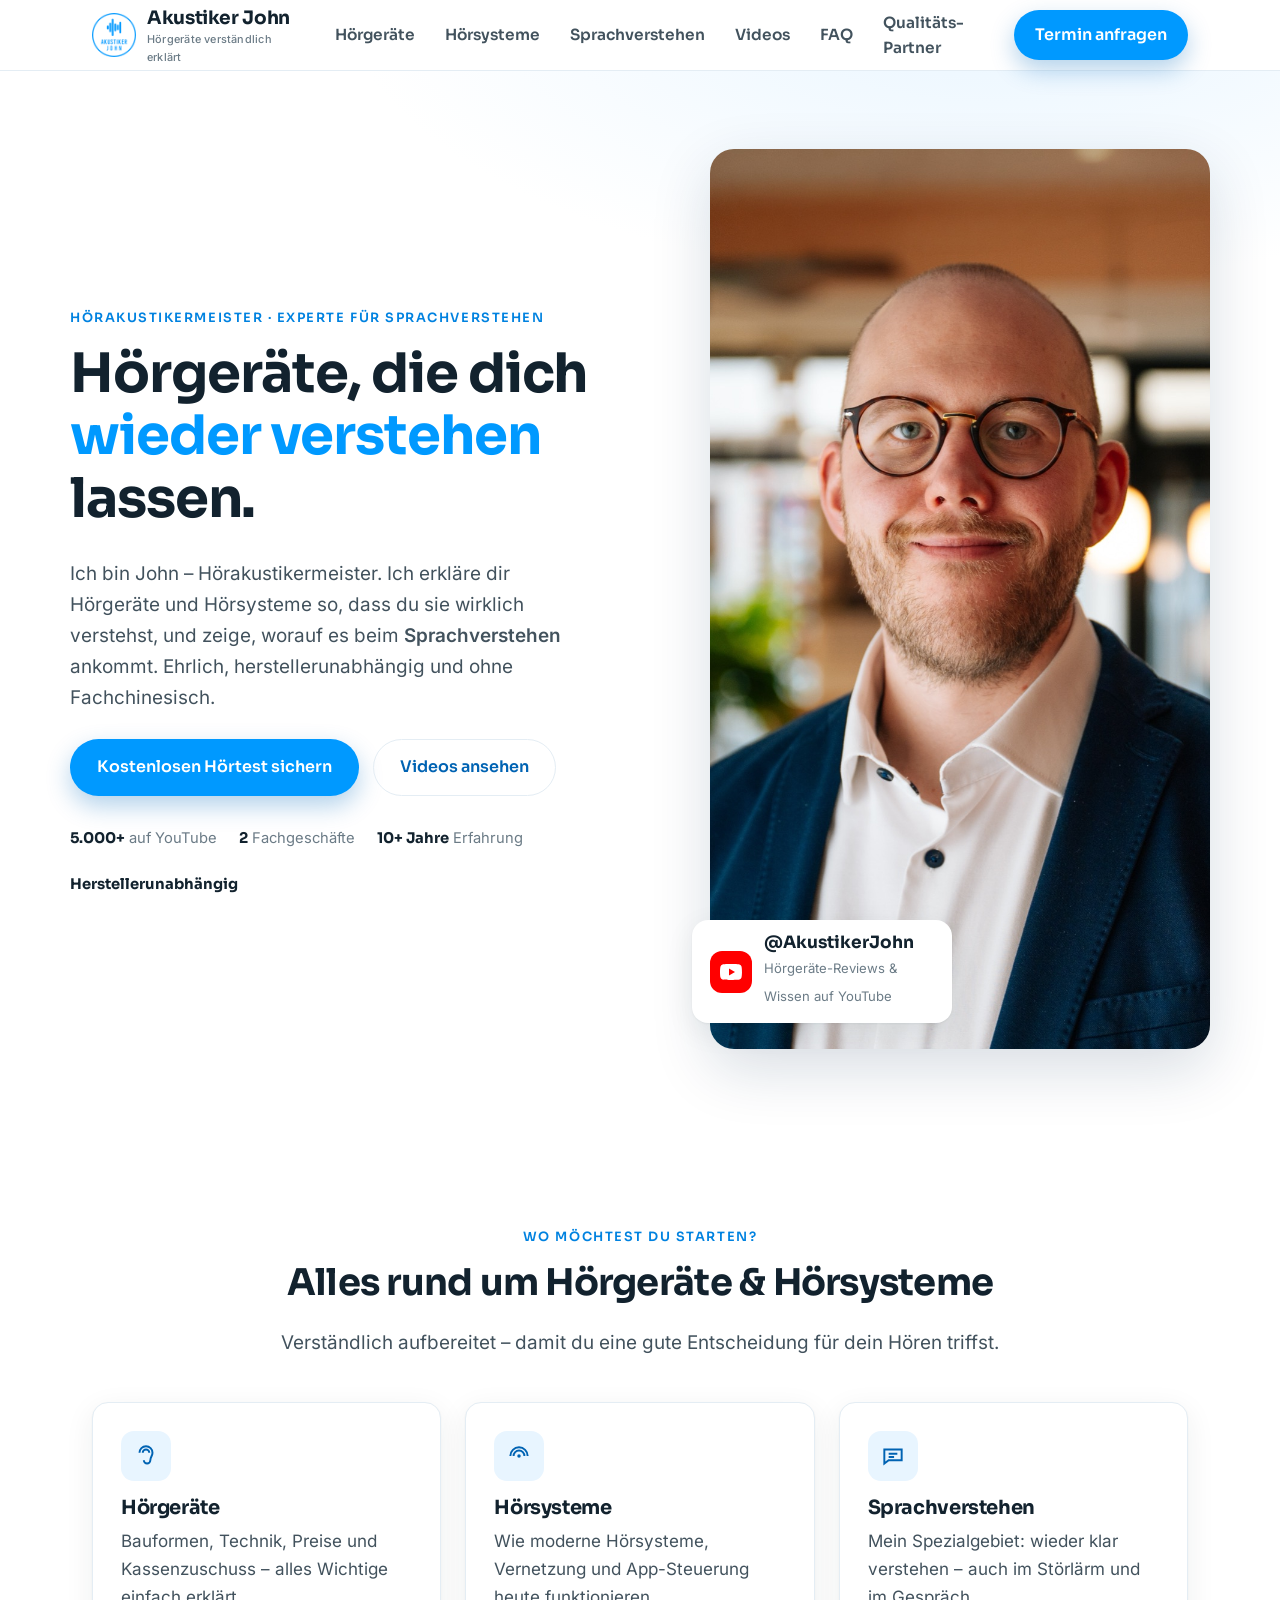
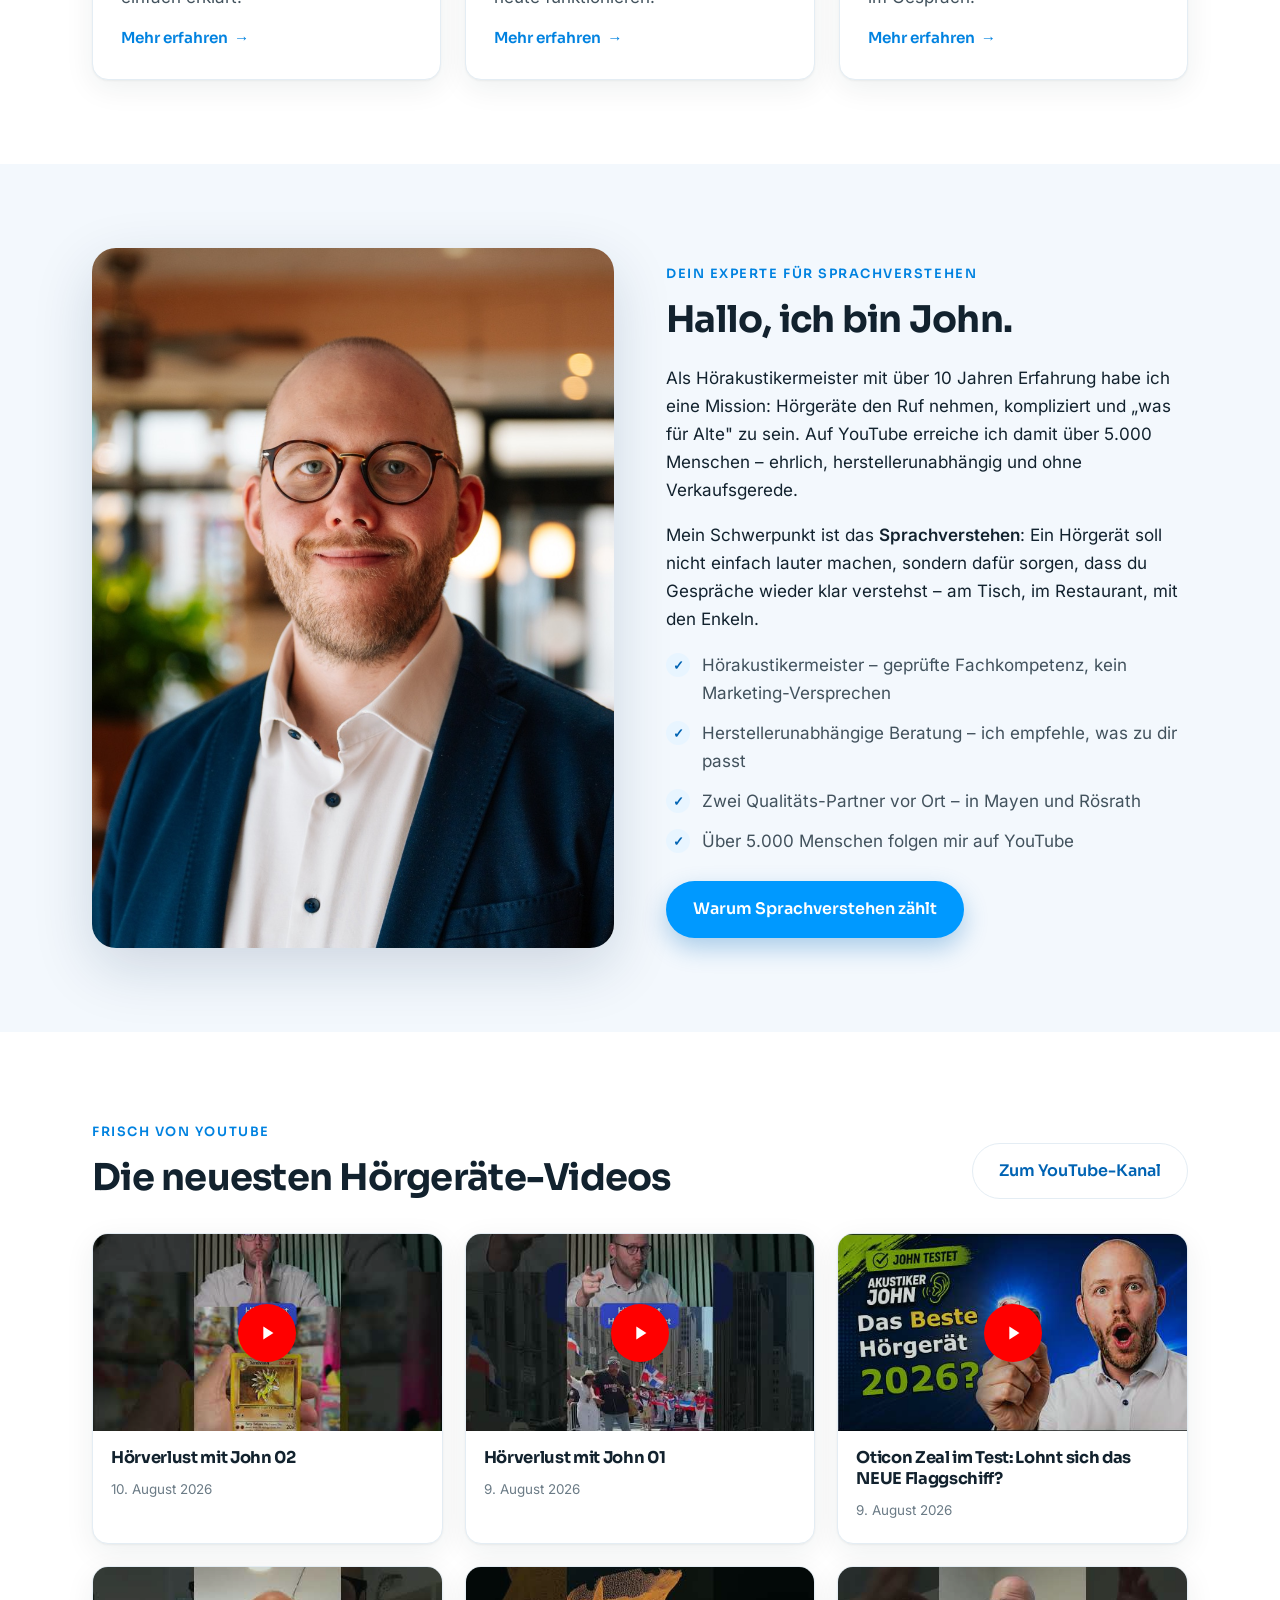
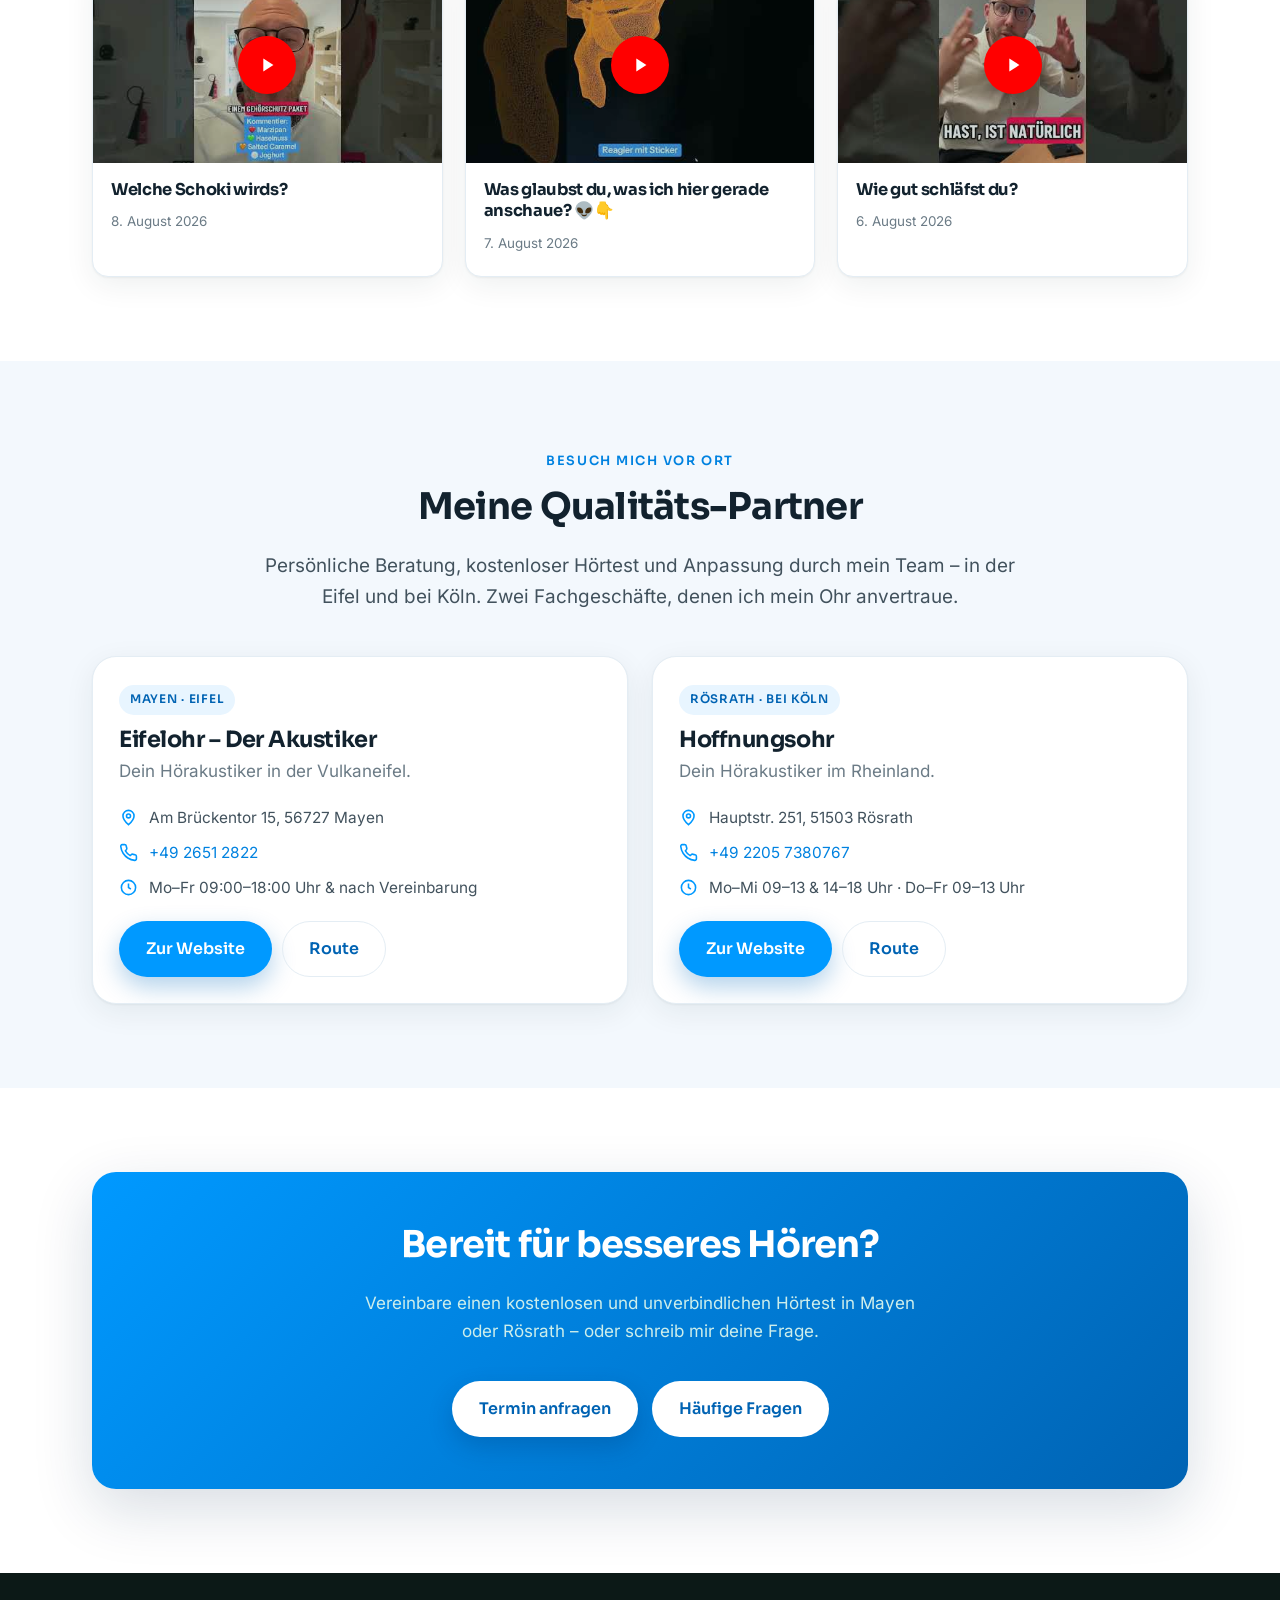
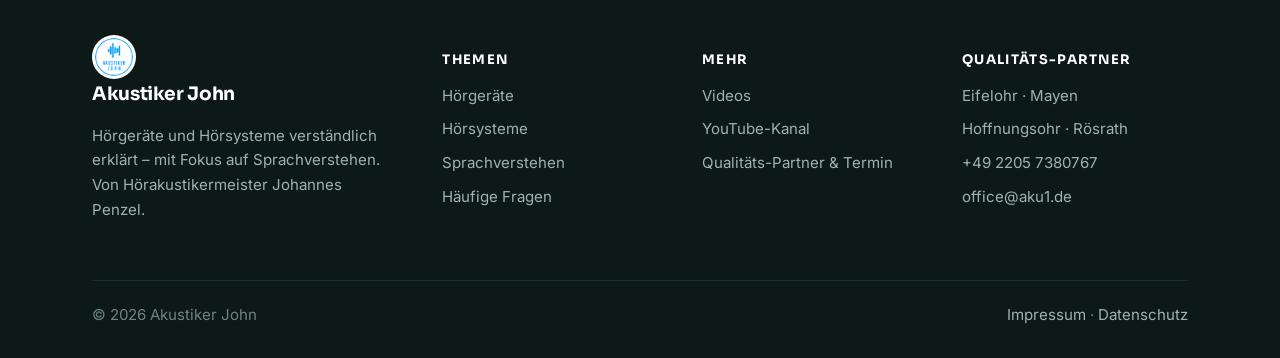
==== commit 58d533fc: "Logo, CI-Feinschliff, Ohrly/Shop entfernt, Preis 3.500 €, FAQ stark erweitert - Marken-Logo (AJ, run" ====
--- a/index.html
+++ b/index.html
@@ -86,7 +86,7 @@
 <header class="site-header">
   <div class="container header-inner">
     <a class="brand" href="/">
-      <span class="brand-mark">J</span>
+      <img class="brand-logo" src="/images/logo.png" alt="Akustiker John" width="42" height="42">
       <span>Akustiker&nbsp;John<small>Hörgeräte verständlich erklärt</small></span>
     </a>
     <button class="nav-toggle" aria-label="Menü" aria-expanded="false"><span></span></button>
@@ -144,19 +144,19 @@
     <div class="grid grid-3" style="margin-top:44px">
       <a class="card reveal" href="/hoergeraete">
         <div class="ico"><svg viewBox="0 0 24 24" fill="none" stroke="currentColor" stroke-width="1.8"><path d="M6 9a6 6 0 1 1 12 0c0 3-2 4-2 7a3 3 0 0 1-6 0"/><path d="M9 9a3 3 0 0 1 6 0"/></svg></div>
-        <h3><a href="/hoergeraete">Hörgeräte</a></h3>
+        <h3>Hörgeräte</h3>
         <p>Bauformen, Technik, Preise und Kassenzuschuss – alles Wichtige einfach erklärt.</p>
         <span class="card-link">Mehr erfahren</span>
       </a>
       <a class="card reveal" href="/hoersysteme">
         <div class="ico"><svg viewBox="0 0 24 24" fill="none" stroke="currentColor" stroke-width="1.8"><path d="M4 12a8 8 0 0 1 16 0"/><path d="M7 12a5 5 0 0 1 10 0"/><circle cx="12" cy="12" r="1.6" fill="currentColor" stroke="none"/></svg></div>
-        <h3><a href="/hoersysteme">Hörsysteme</a></h3>
+        <h3>Hörsysteme</h3>
         <p>Wie moderne Hörsysteme, Vernetzung und App-Steuerung heute funktionieren.</p>
         <span class="card-link">Mehr erfahren</span>
       </a>
       <a class="card reveal" href="/sprachverstehen">
         <div class="ico"><svg viewBox="0 0 24 24" fill="none" stroke="currentColor" stroke-width="1.8"><path d="M4 6h16v10H8l-4 3z"/><path d="M8 10h8M8 13h5"/></svg></div>
-        <h3><a href="/sprachverstehen">Sprachverstehen</a></h3>
+        <h3>Sprachverstehen</h3>
         <p>Mein Spezialgebiet: wieder klar verstehen – auch im Störlärm und im Gespräch.</p>
         <span class="card-link">Mehr erfahren</span>
       </a>
@@ -275,7 +275,7 @@
   <div class="container">
     <div class="footer-grid">
       <div class="footer-brand">
-        <a class="brand" href="/"><span class="brand-mark">J</span><span>Akustiker&nbsp;John</span></a>
+        <a class="brand" href="/"><img class="brand-logo" src="/images/logo.png" alt="Akustiker John" width="42" height="42"><span>Akustiker&nbsp;John</span></a>
         <p>Hörgeräte und Hörsysteme verständlich erklärt – mit Fokus auf Sprachverstehen. Von Hörakustikermeister Johannes Penzel.</p>
       </div>
       <div>
@@ -289,7 +289,7 @@
         <h4>Mehr</h4>
         <a href="/videos">Videos</a>
         <a href="https://www.youtube.com/@AkustikerJohn" target="_blank" rel="noopener">YouTube-Kanal</a>
-        <a href="https://shop.akustiker-john.de/" target="_blank" rel="noopener">Zubehör-Shop</a>
+        
         <a href="/standorte">Qualitäts-Partner &amp; Termin</a>
       </div>
       <div>
@@ -301,7 +301,7 @@
       </div>
     </div>
     <div class="footer-bottom">
-      <span>© 2026 Akustiker John · Ohrly GmbH</span>
+      <span>© 2026 Akustiker John</span>
       <span><a href="/impressum">Impressum</a> · <a href="/datenschutz">Datenschutz</a></span>
     </div>
   </div>
--- a/styles.css
+++ b/styles.css
@@ -122,7 +122,7 @@
   --radius-lg: 24px;
   --radius-sm: 10px;
   --shadow: 0 1px 2px rgba(16,40,36,.05), 0 8px 30px rgba(16,40,36,.07);
-  --shadow-lg: 0 20px 60px rgba(14,110,110,.16);
+  --shadow-lg: 0 20px 60px rgba(10,45,80,.16);
   --maxw: 1140px;
   --font: "Inter", -apple-system, BlinkMacSystemFont, "Segoe UI", Roboto, Helvetica, Arial, sans-serif;
   --font-head: "Sora", var(--font);
@@ -173,7 +173,7 @@
   white-space: nowrap;
 }
 .btn:hover { transform: translateY(-2px); }
-.btn-primary { background: var(--primary); color: #fff; box-shadow: 0 10px 24px rgba(14,110,110,.28); }
+.btn-primary { background: var(--primary); color: #fff; box-shadow: 0 10px 24px rgba(0,105,190,.30); }
 .btn-primary:hover { background: var(--primary-600); color: #fff; }
 .btn-accent { background: #fff; color: var(--primary-700); box-shadow: 0 10px 24px rgba(0,40,90,.22); }
 .btn-accent:hover { background: #f0f7ff; color: var(--primary-700); }
@@ -197,6 +197,11 @@
   display: grid; place-items: center; color: #fff; font-weight: 800; font-size: 1.1rem;
   box-shadow: 0 6px 16px rgba(14,110,110,.3);
 }
+.brand-logo { width: 44px; height: 44px; flex: none; object-fit: contain; }
+.site-footer .brand-logo { background: #fff; border-radius: 50%; padding: 3px; }
+/* Termin-Kontaktkarten: gleiche Höhe, Inhalt vertikal zentriert */
+#termin .grid-2 .card { display: flex; flex-direction: column; justify-content: center; }
+#termin .grid-2 .card .btn { margin-top: 14px; align-self: flex-start; }
 .brand small { display: block; font-family: var(--font); font-weight: 500; font-size: .68rem; color: var(--muted); letter-spacing: .02em; margin-top: -2px; }
 .nav { margin-left: auto; display: flex; align-items: center; gap: 4px; }
 .nav a.navlink {
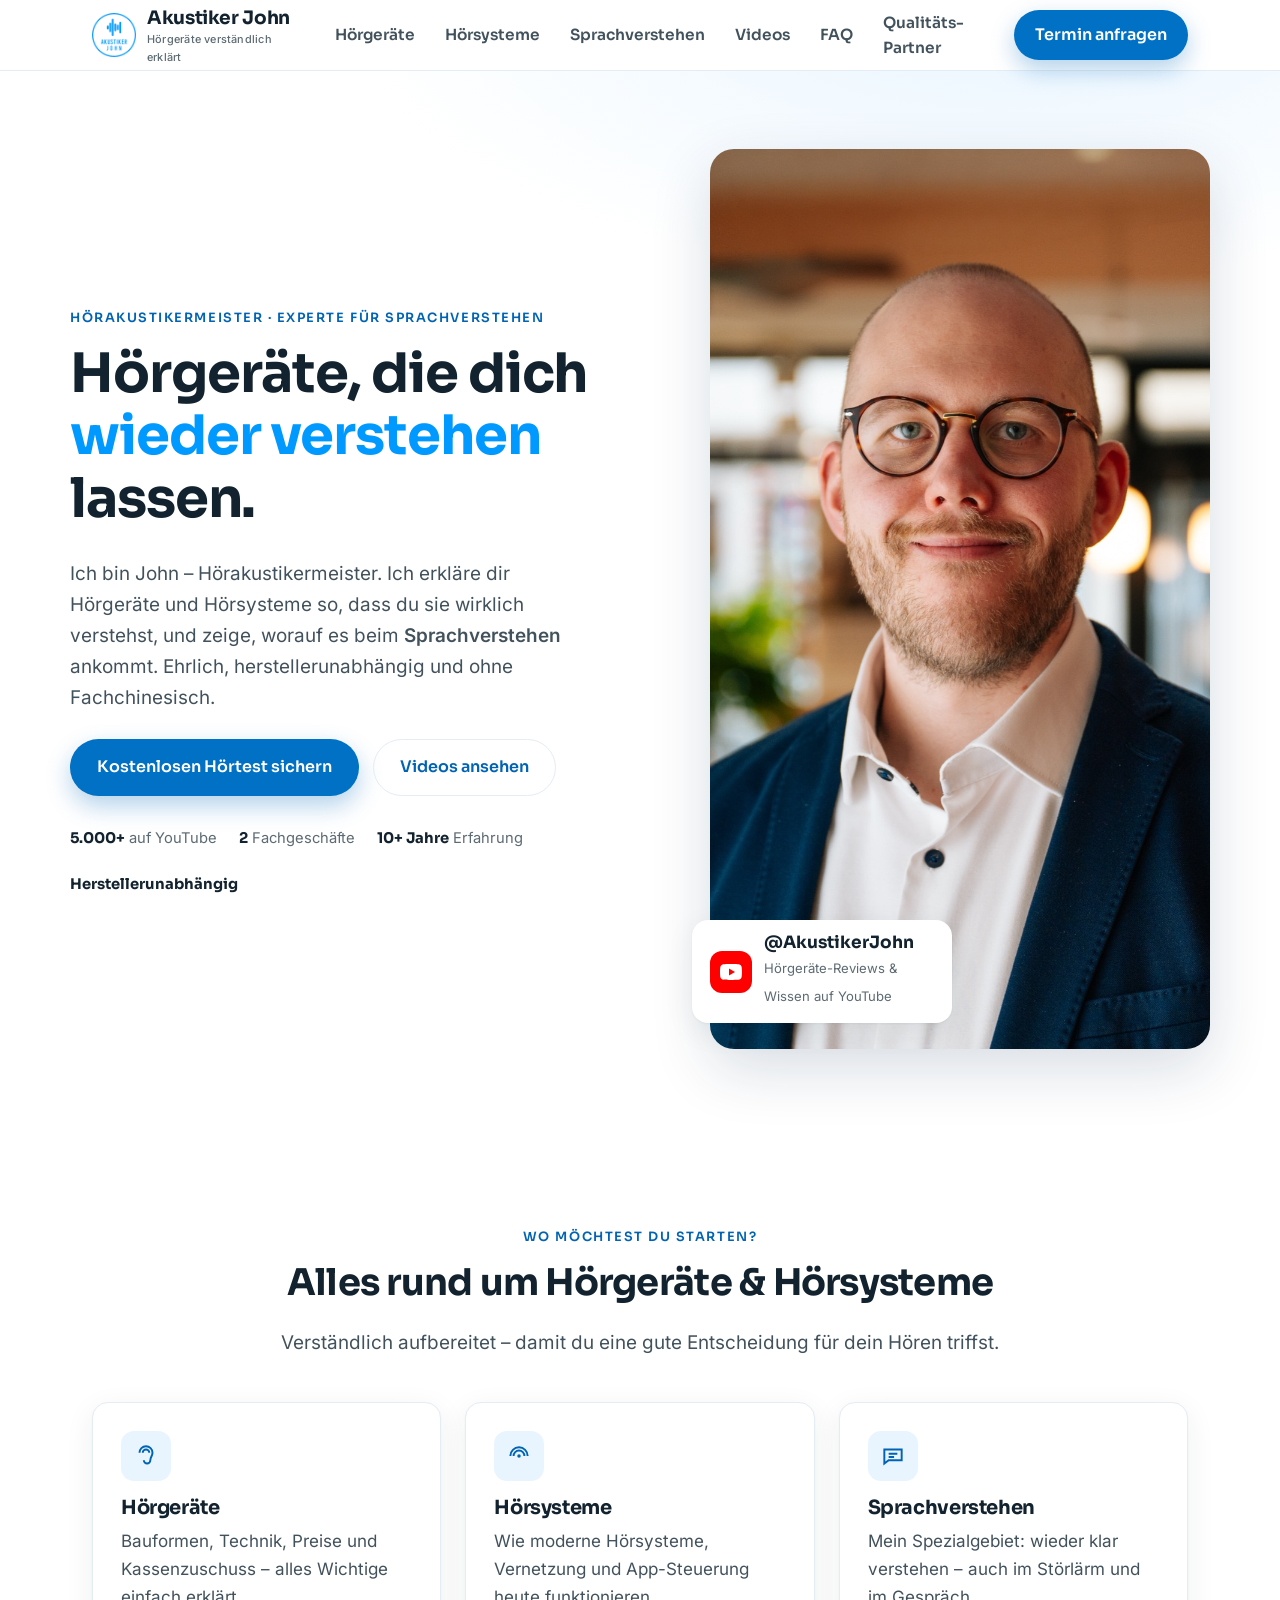
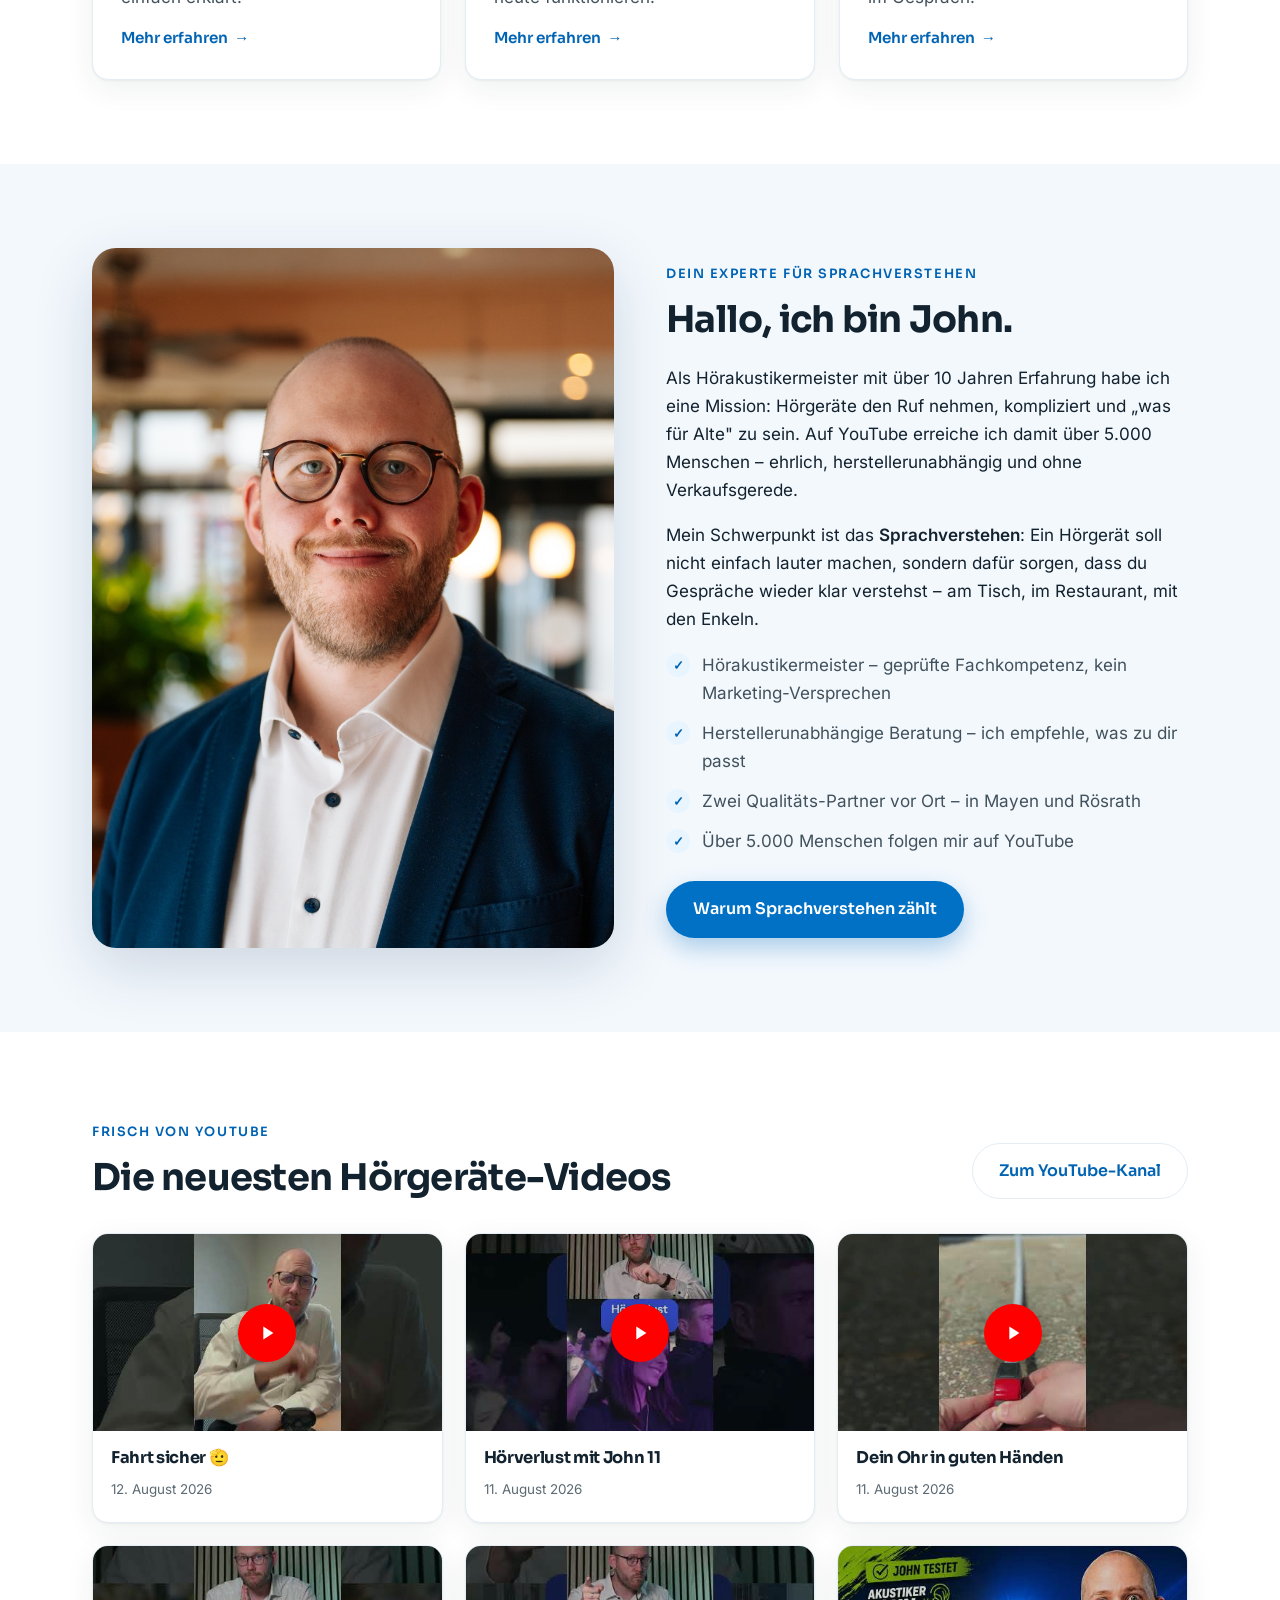
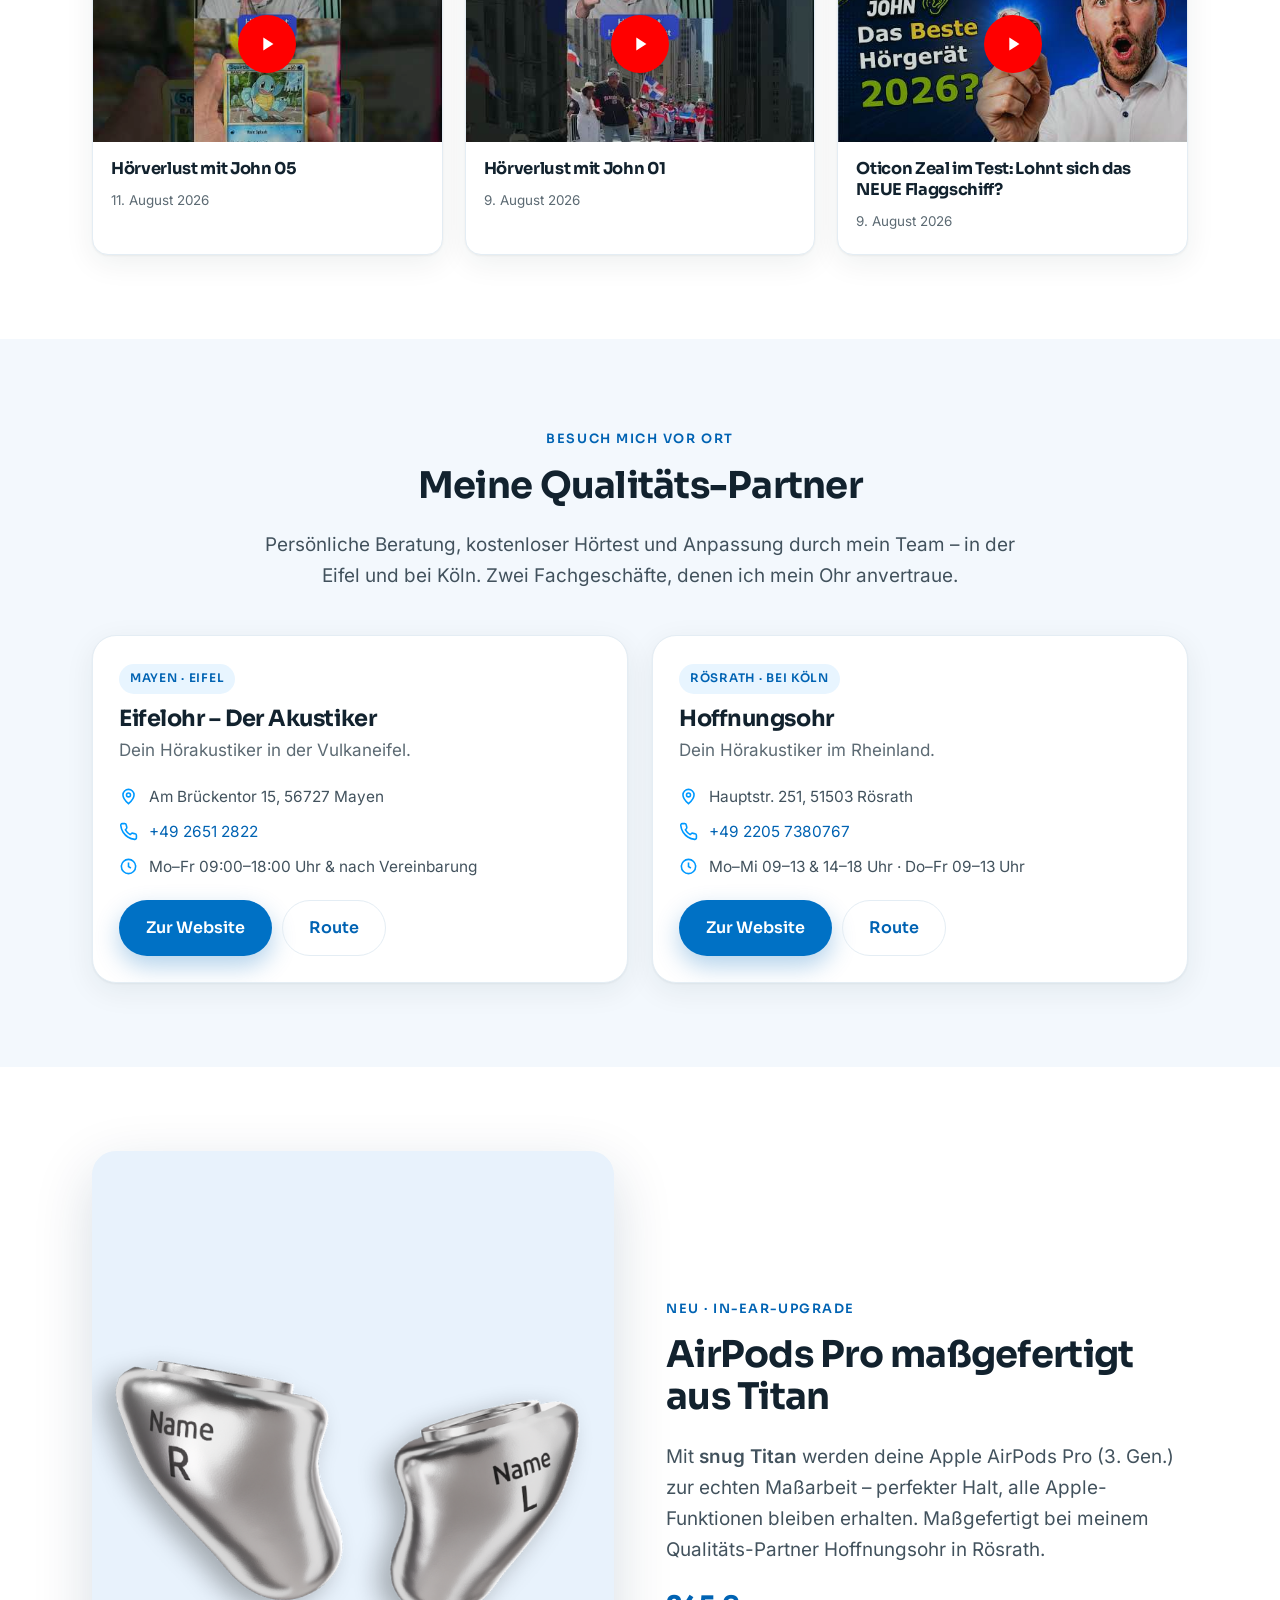
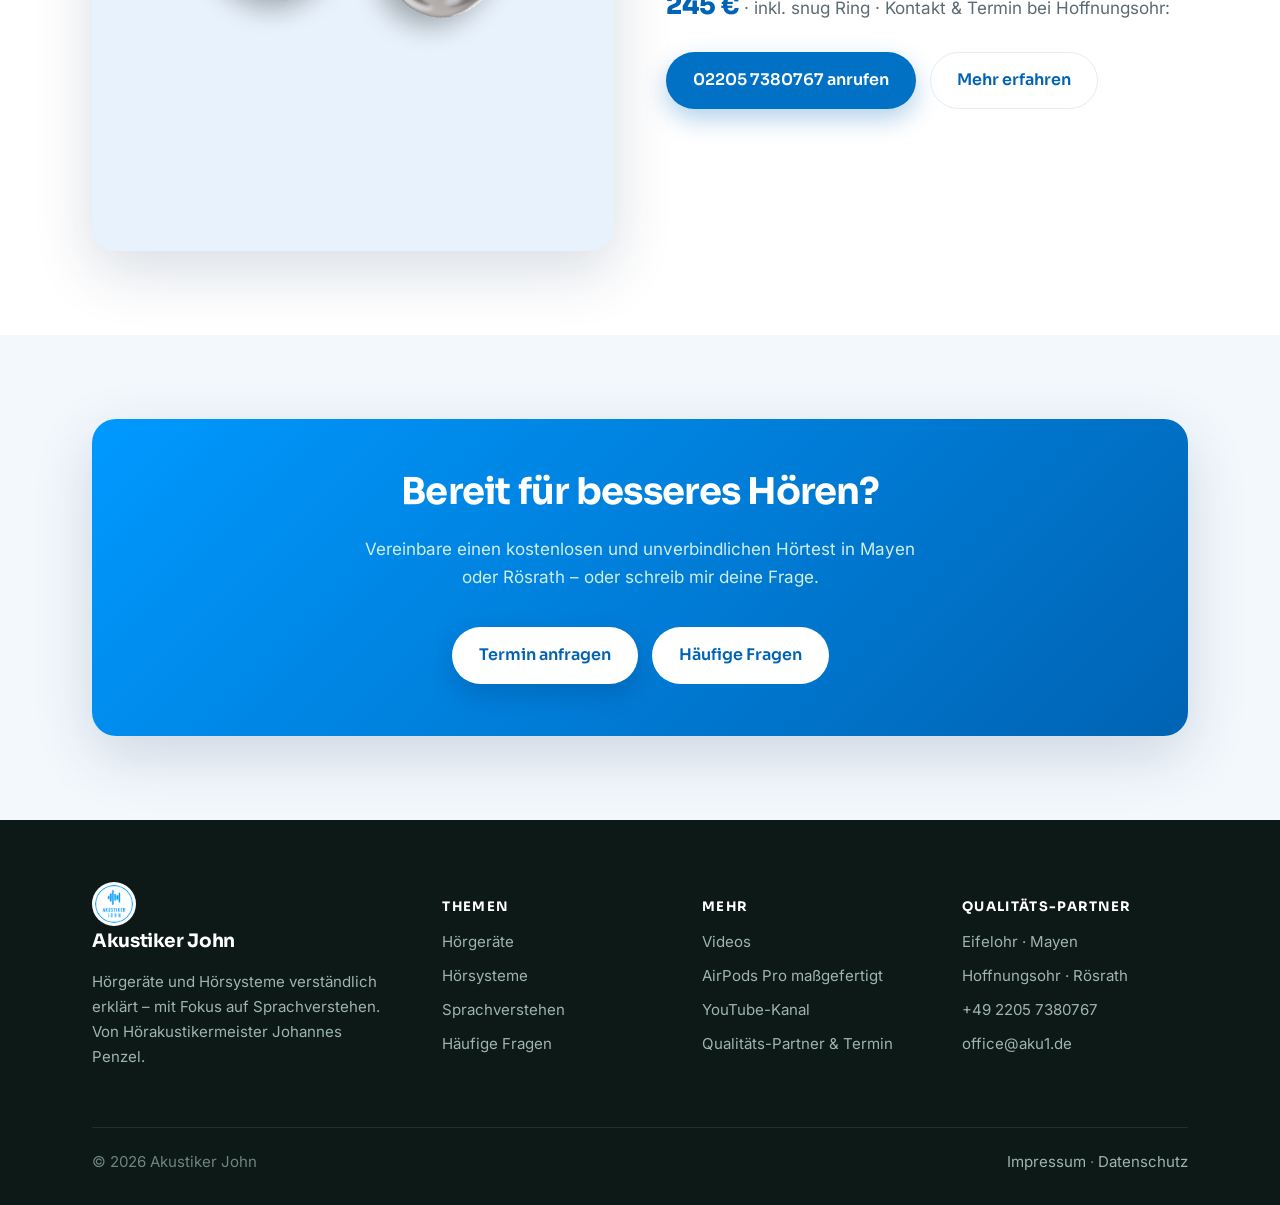
==== commit 51050402: "Neue Seite: AirPods Pro maßgefertigt (snug Titan) + Startseiten-Hinweis - /snug-airpods-pro übernomm" ====
--- a/index.html
+++ b/index.html
@@ -254,8 +254,25 @@
   </div>
 </section>
 
+<!-- ============ SNUG AIRPODS HINWEIS ============ -->
+<section class="section">
+  <div class="container split" style="align-items:center">
+    <div><img class="split-photo" src="/images/snug-titan.png" alt="snug Titan Otoplastik für Apple AirPods Pro" width="700" height="700" style="aspect-ratio:4/3;object-fit:cover"></div>
+    <div>
+      <span class="eyebrow">Neu · In-Ear-Upgrade</span>
+      <h2>AirPods&nbsp;Pro maßgefertigt aus Titan</h2>
+      <p class="lead">Mit <strong>snug Titan</strong> werden deine Apple AirPods&nbsp;Pro (3.&nbsp;Gen.) zur echten Maßarbeit – perfekter Halt, alle Apple-Funktionen bleiben erhalten. Maßgefertigt bei meinem Qualitäts-Partner Hoffnungsohr in Rösrath.</p>
+      <p style="margin:0 0 6px"><span style="font-family:var(--font-head);font-weight:800;font-size:1.6rem;color:var(--primary-700)">245&nbsp;€</span> <span style="color:var(--muted)">· inkl. snug&nbsp;Ring · Kontakt &amp; Termin bei Hoffnungsohr:</span></p>
+      <div class="hero-cta">
+        <a class="btn btn-primary" href="tel:+4922057380767">02205 7380767 anrufen</a>
+        <a class="btn btn-ghost" href="/snug-airpods-pro">Mehr erfahren</a>
+      </div>
+    </div>
+  </div>
+</section>
+
 <!-- ============ CTA BAND ============ -->
-<section class="section">
+<section class="section section--tint">
   <div class="container">
     <div class="cta-band reveal">
       <h2>Bereit für besseres Hören?</h2>
@@ -287,7 +304,7 @@
       </div>
       <div>
         <h4>Mehr</h4>
-        <a href="/videos">Videos</a>
+        <a href="/videos">Videos</a><a href="/snug-airpods-pro">AirPods Pro maßgefertigt</a>
         <a href="https://www.youtube.com/@AkustikerJohn" target="_blank" rel="noopener">YouTube-Kanal</a>
         
         <a href="/standorte">Qualitäts-Partner &amp; Termin</a>
--- a/styles.css
+++ b/styles.css
@@ -102,7 +102,7 @@
 :root {
   --ink: #12222e;
   --ink-soft: #42525d;
-  --muted: #6b7b86;
+  --muted: #5c6a73;
   --line: #e4edf4;
   --bg: #ffffff;
   --bg-soft: #f3f8fd;
@@ -140,7 +140,7 @@
   -webkit-font-smoothing: antialiased;
 }
 img { max-width: 100%; display: block; }
-a { color: var(--primary-600); text-decoration: none; }
+a { color: var(--primary-700); text-decoration: none; }
 a:hover { color: var(--primary-700); }
 
 h1, h2, h3, h4 { font-family: var(--font-head); line-height: 1.15; color: var(--ink); font-weight: 700; letter-spacing: -0.02em; }
@@ -159,7 +159,7 @@
 .eyebrow {
   display: inline-block; font-family: var(--font-head); font-weight: 600;
   font-size: .8rem; letter-spacing: .12em; text-transform: uppercase;
-  color: var(--primary-600); margin-bottom: 14px;
+  color: var(--primary-700); margin-bottom: 14px;
 }
 .section--primary .eyebrow { color: var(--accent); }
 .lead { font-size: 1.18rem; color: var(--ink-soft); }
@@ -173,8 +173,8 @@
   white-space: nowrap;
 }
 .btn:hover { transform: translateY(-2px); }
-.btn-primary { background: var(--primary); color: #fff; box-shadow: 0 10px 24px rgba(0,105,190,.30); }
-.btn-primary:hover { background: var(--primary-600); color: #fff; }
+.btn-primary { background: #0071c5; color: #fff; box-shadow: 0 10px 24px rgba(0,105,190,.30); }
+.btn-primary:hover { background: #005fa6; color: #fff; }
 .btn-accent { background: #fff; color: var(--primary-700); box-shadow: 0 10px 24px rgba(0,40,90,.22); }
 .btn-accent:hover { background: #f0f7ff; color: var(--primary-700); }
 .btn-ghost { background: transparent; color: var(--primary-700); border-color: var(--line); }
@@ -381,3 +381,27 @@
   .nav.open { background: #101f2b; }
   .hero-photo, .split-photo, .video-thumb, .shop-card { background: var(--bg-tint); }
 }
+
+/* ---------- Barrierefreiheit: Tastatur-Fokus ---------- */
+a:focus-visible,
+button:focus-visible,
+.btn:focus-visible,
+.faq-q:focus-visible,
+.nav-toggle:focus-visible,
+[tabindex]:focus-visible {
+  outline: 3px solid var(--ink);
+  outline-offset: 3px;
+  border-radius: 6px;
+}
+.faq-q:focus-visible { outline-offset: -3px; }
+
+/* ---------- Barrierefreiheit: reduzierte Bewegung ---------- */
+@media (prefers-reduced-motion: reduce) {
+  html { scroll-behavior: auto; }
+  *, *::before, *::after {
+    animation-duration: 0.001ms !important;
+    animation-iteration-count: 1 !important;
+    transition-duration: 0.001ms !important;
+  }
+  .reveal { opacity: 1 !important; transform: none !important; }
+}
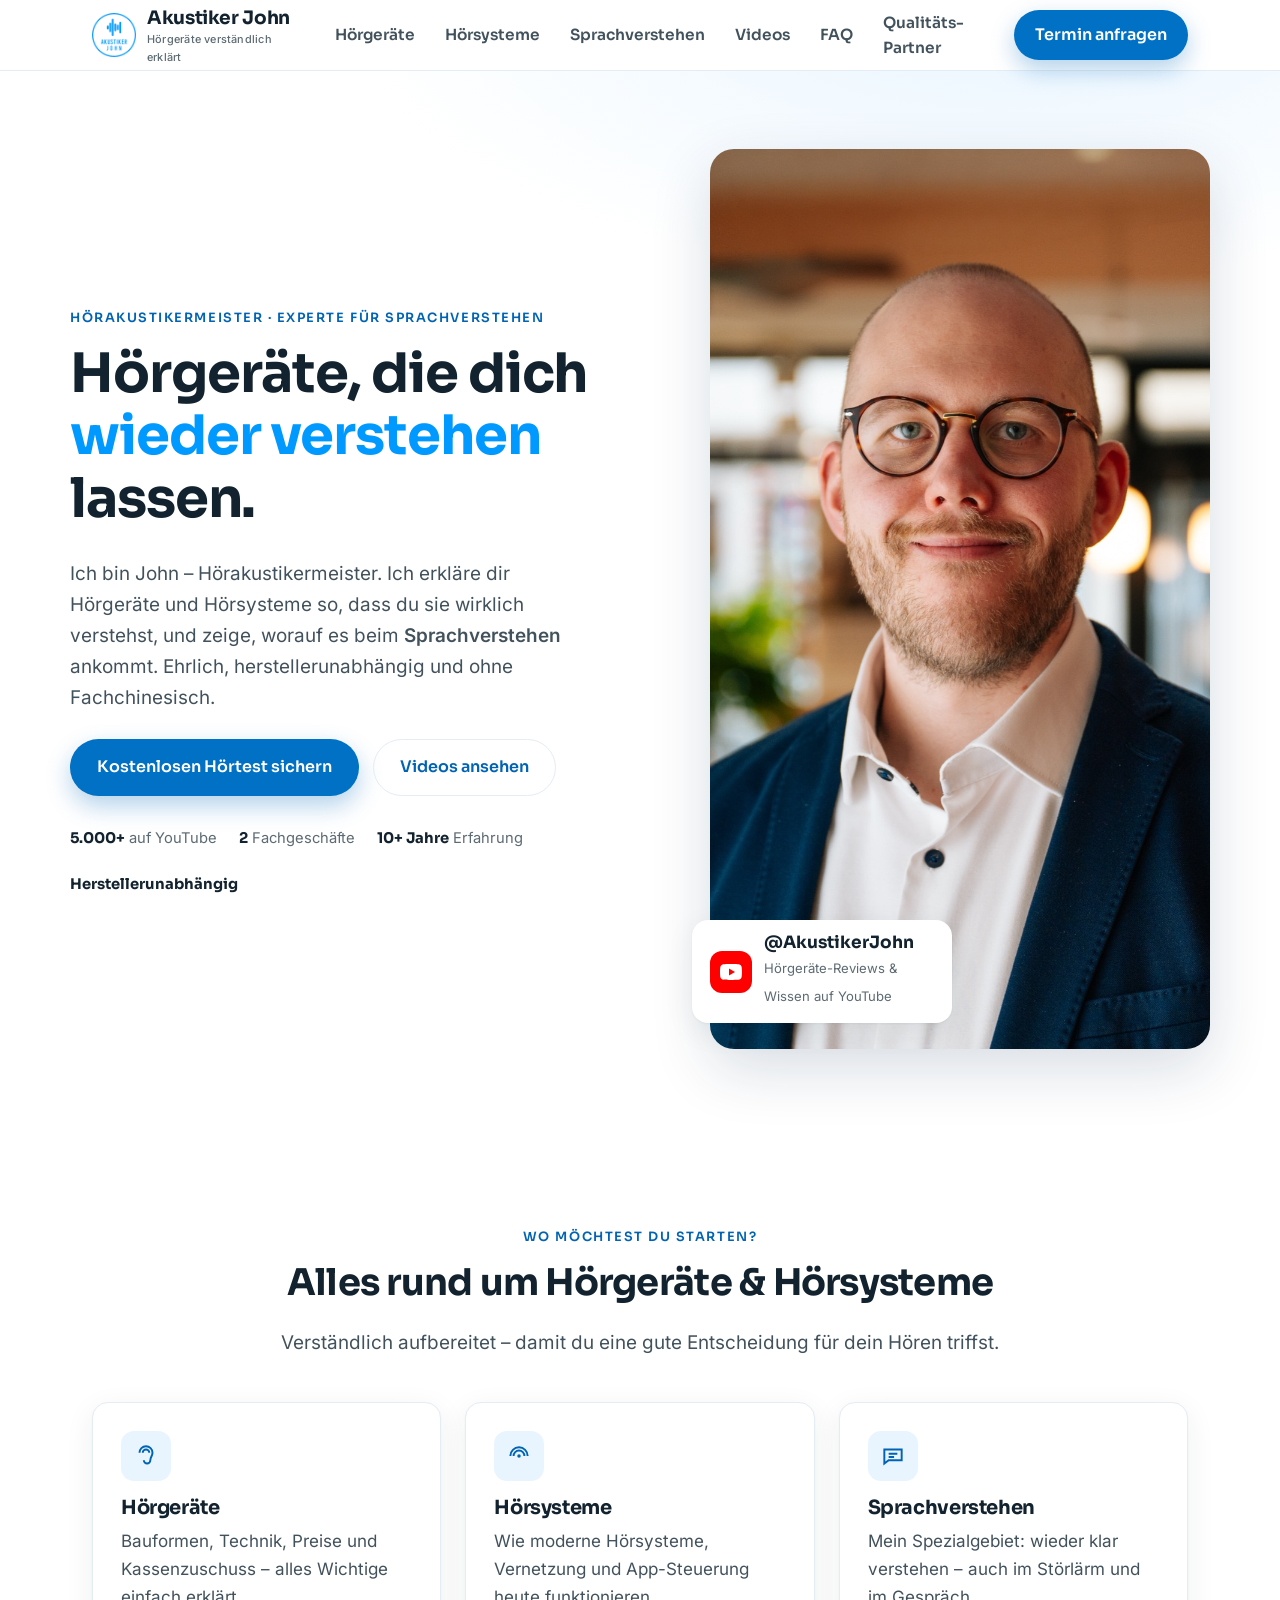
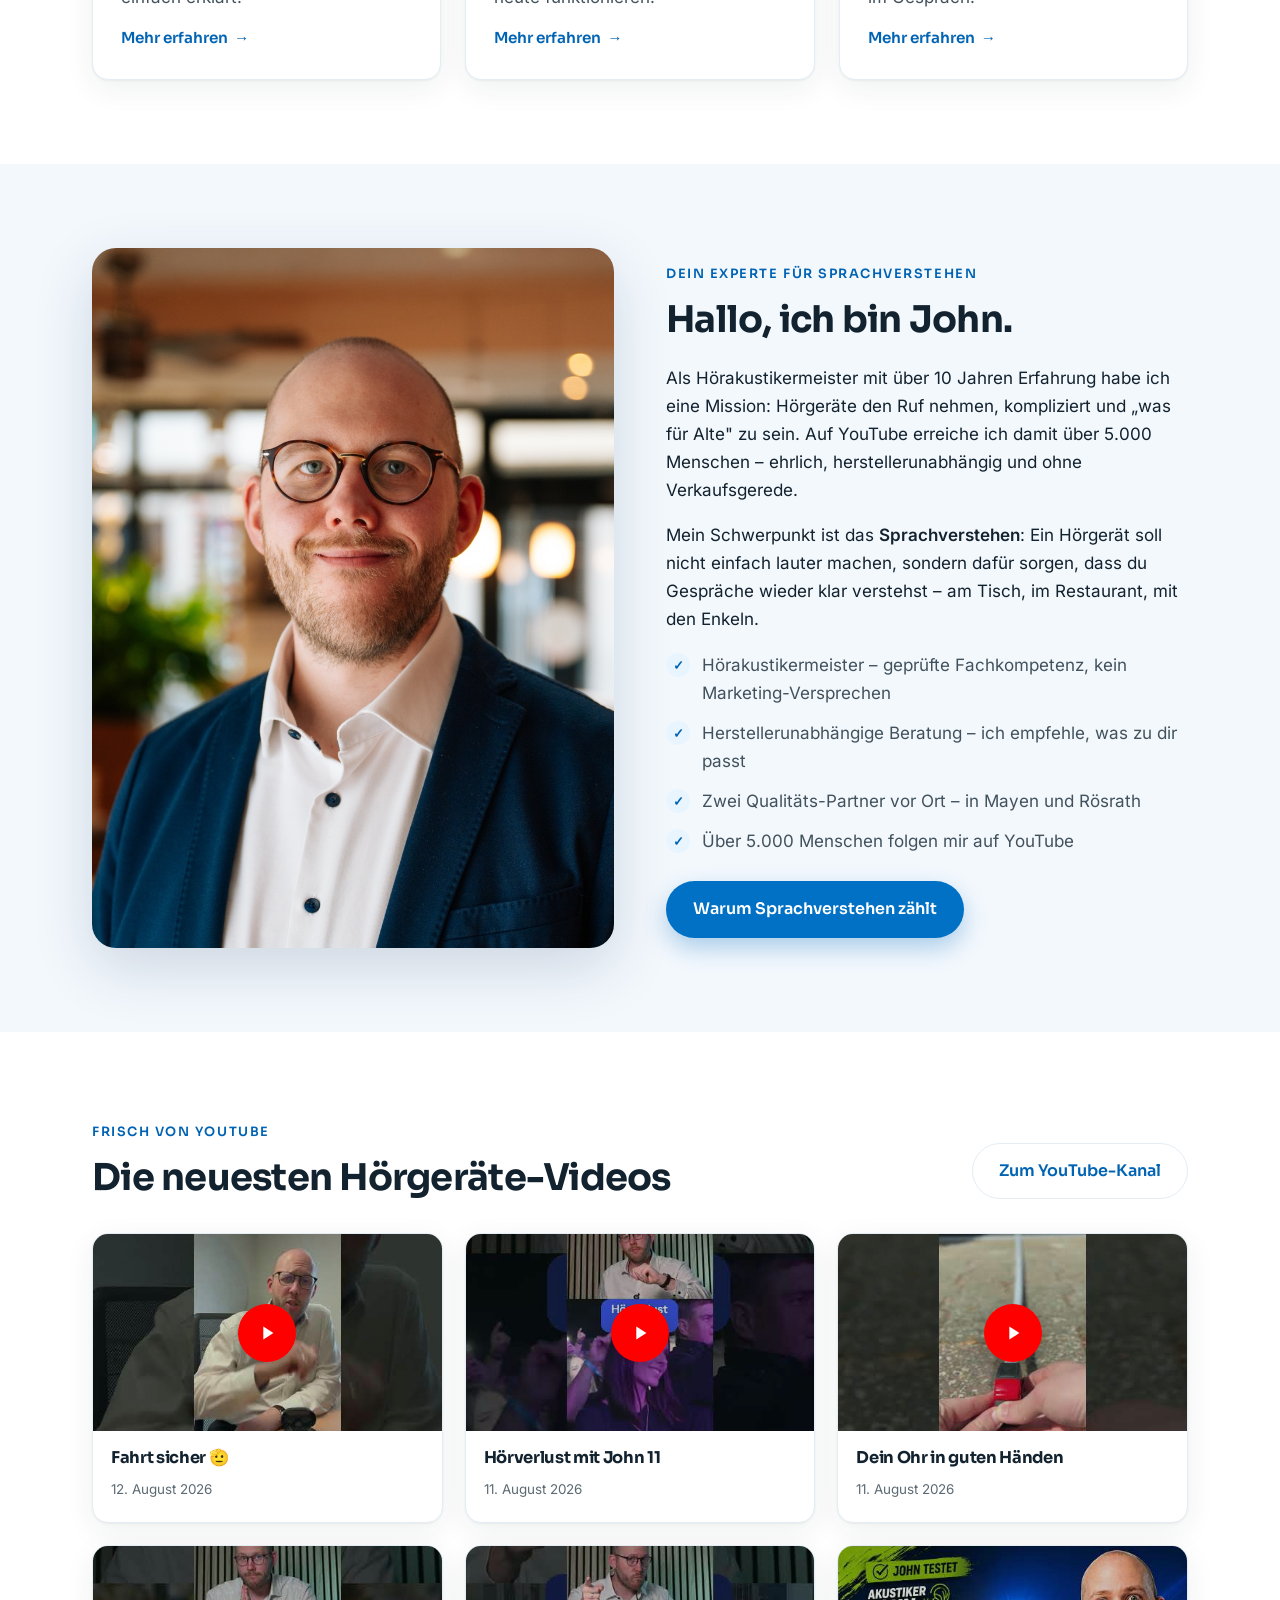
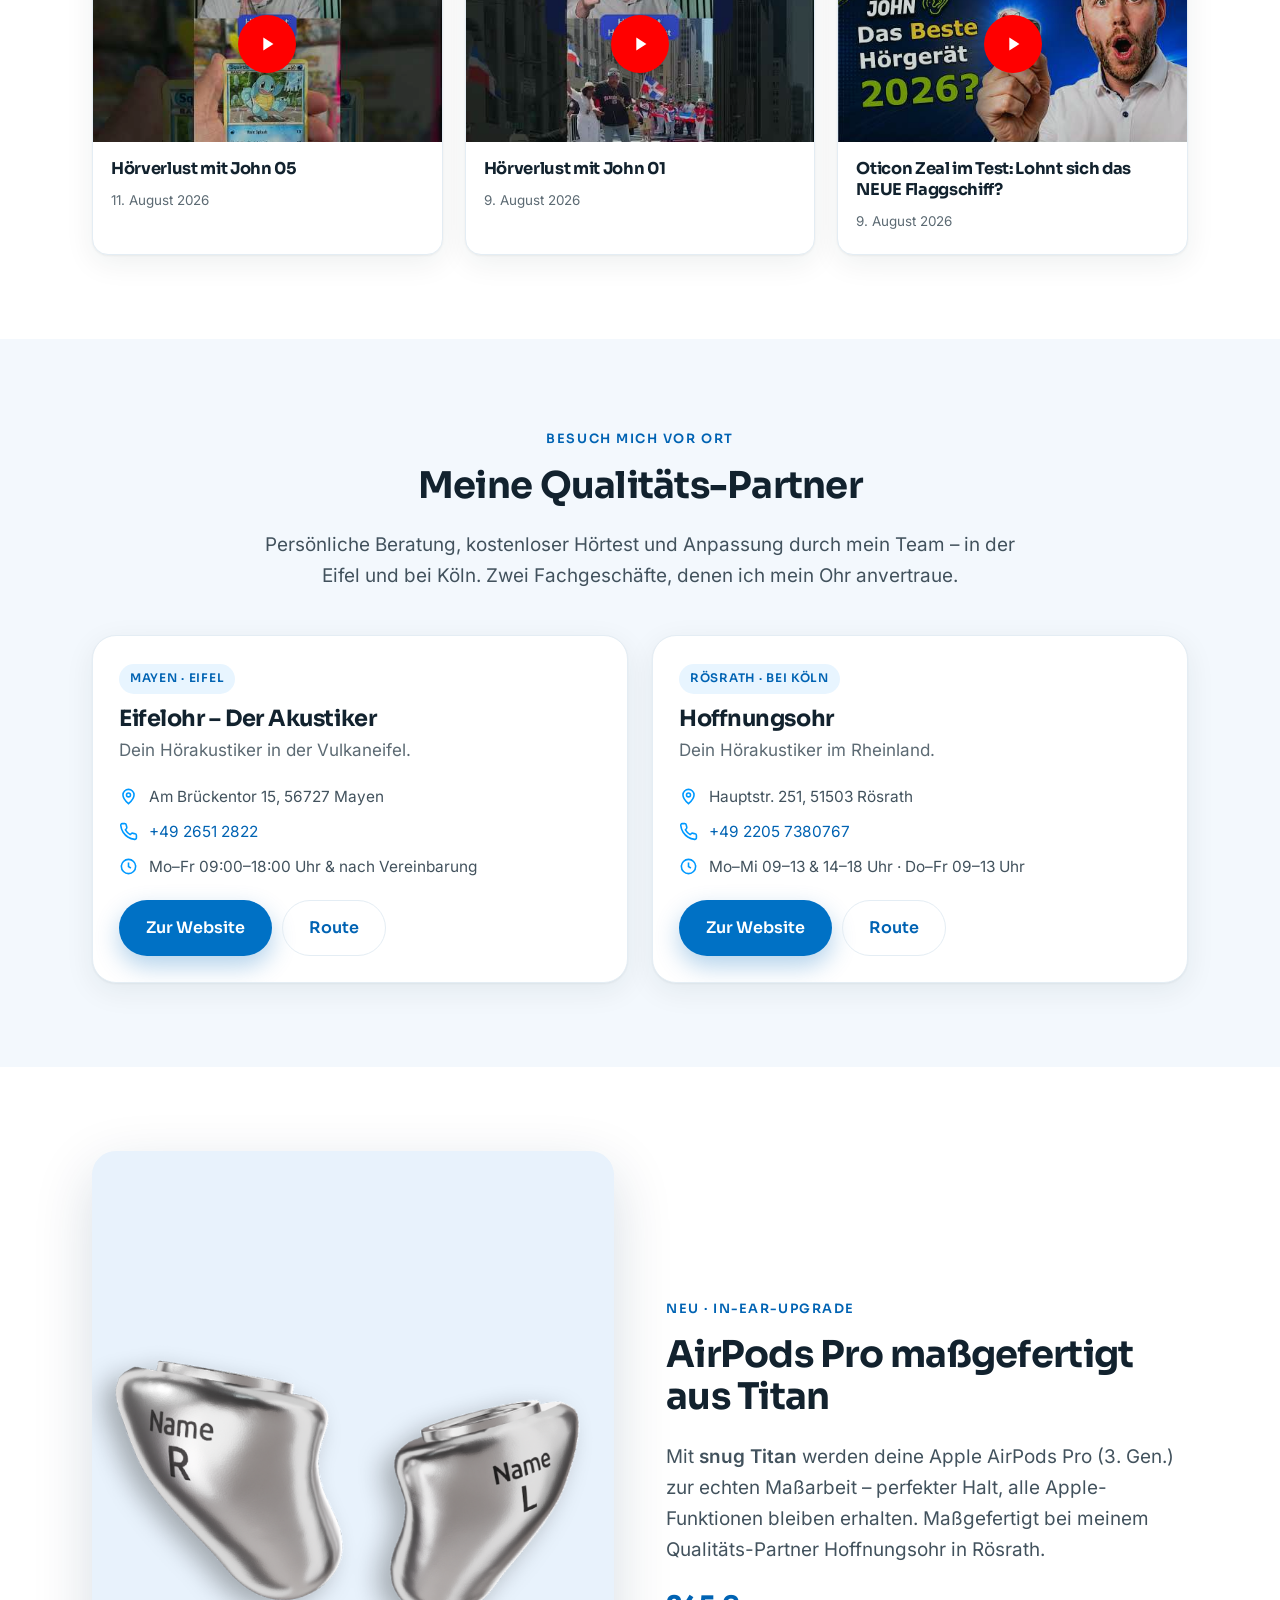
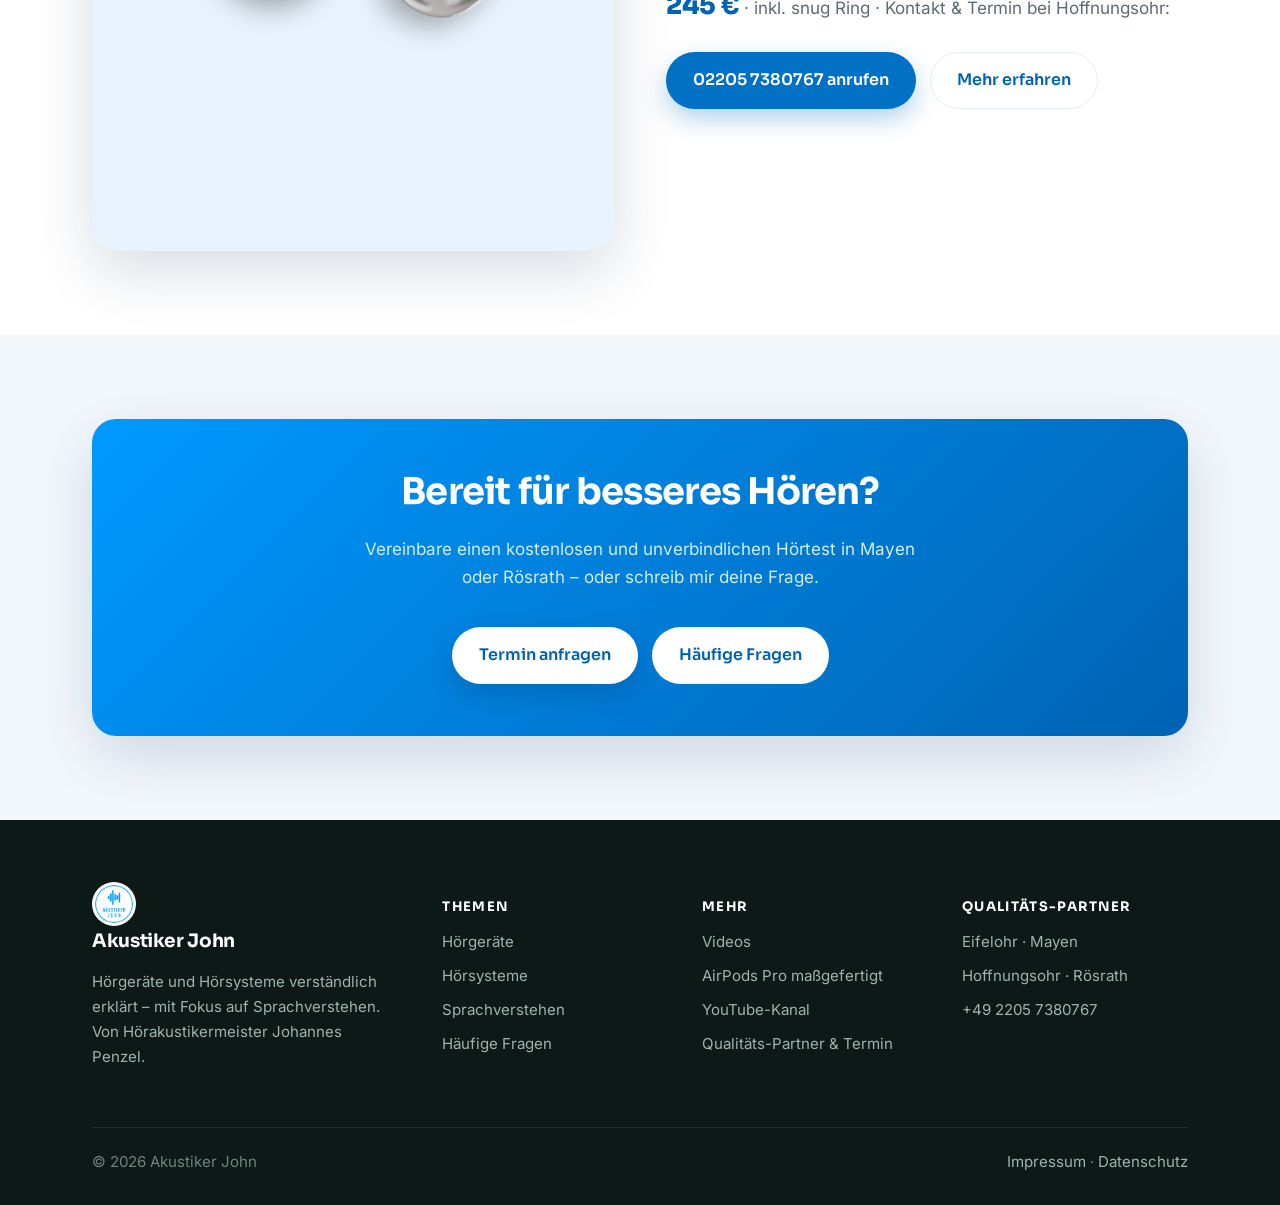
==== commit 699aa7da: "Snug: Ring-Bild vollständig zeigen (contain, 3:2); Footer-E-Mail entfernt - snug-ring.png nicht mehr" ====
--- a/index.html
+++ b/index.html
@@ -314,7 +314,7 @@
         <a href="https://eifelohr.de/" target="_blank" rel="noopener">Eifelohr · Mayen</a>
         <a href="https://hoffnungsohr.de/" target="_blank" rel="noopener">Hoffnungsohr · Rösrath</a>
         <a href="tel:+4922057380767">+49 2205 7380767</a>
-        <a href="mailto:office@aku1.de">office@aku1.de</a>
+        
       </div>
     </div>
     <div class="footer-bottom">
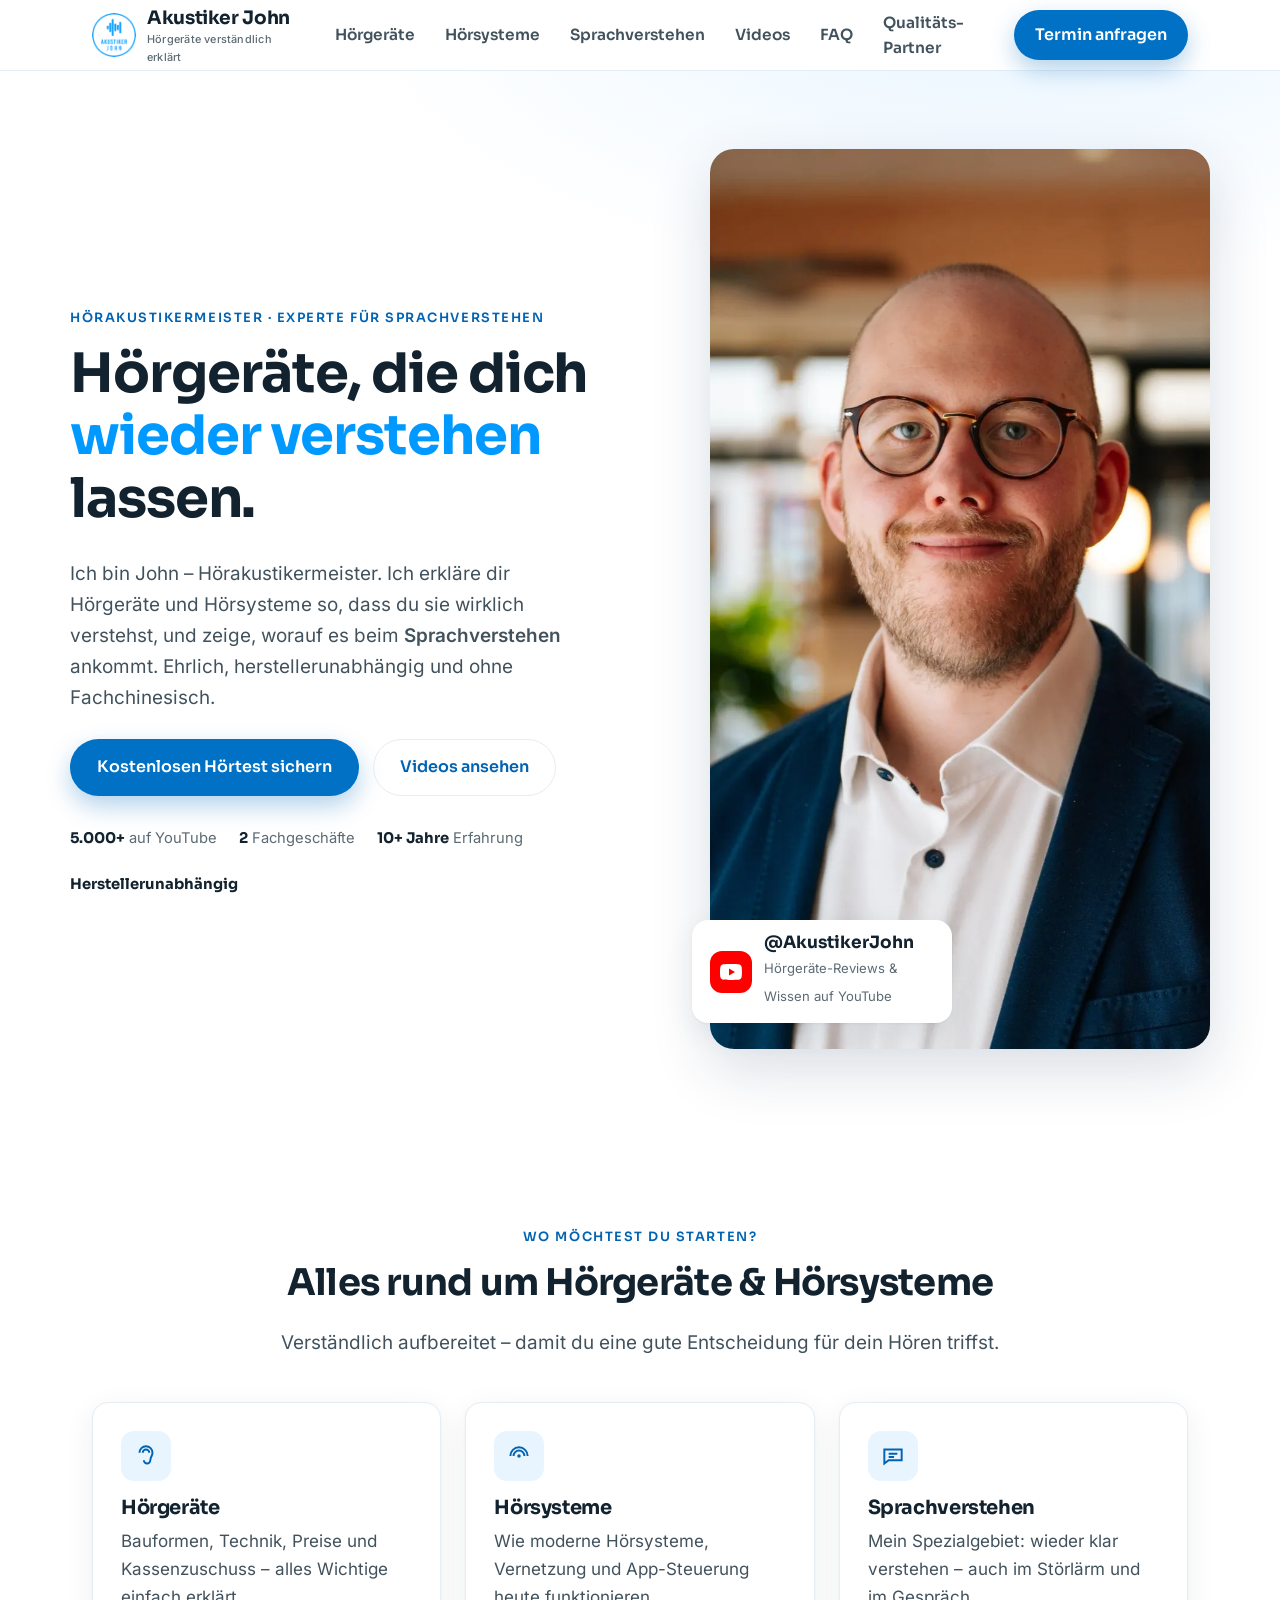
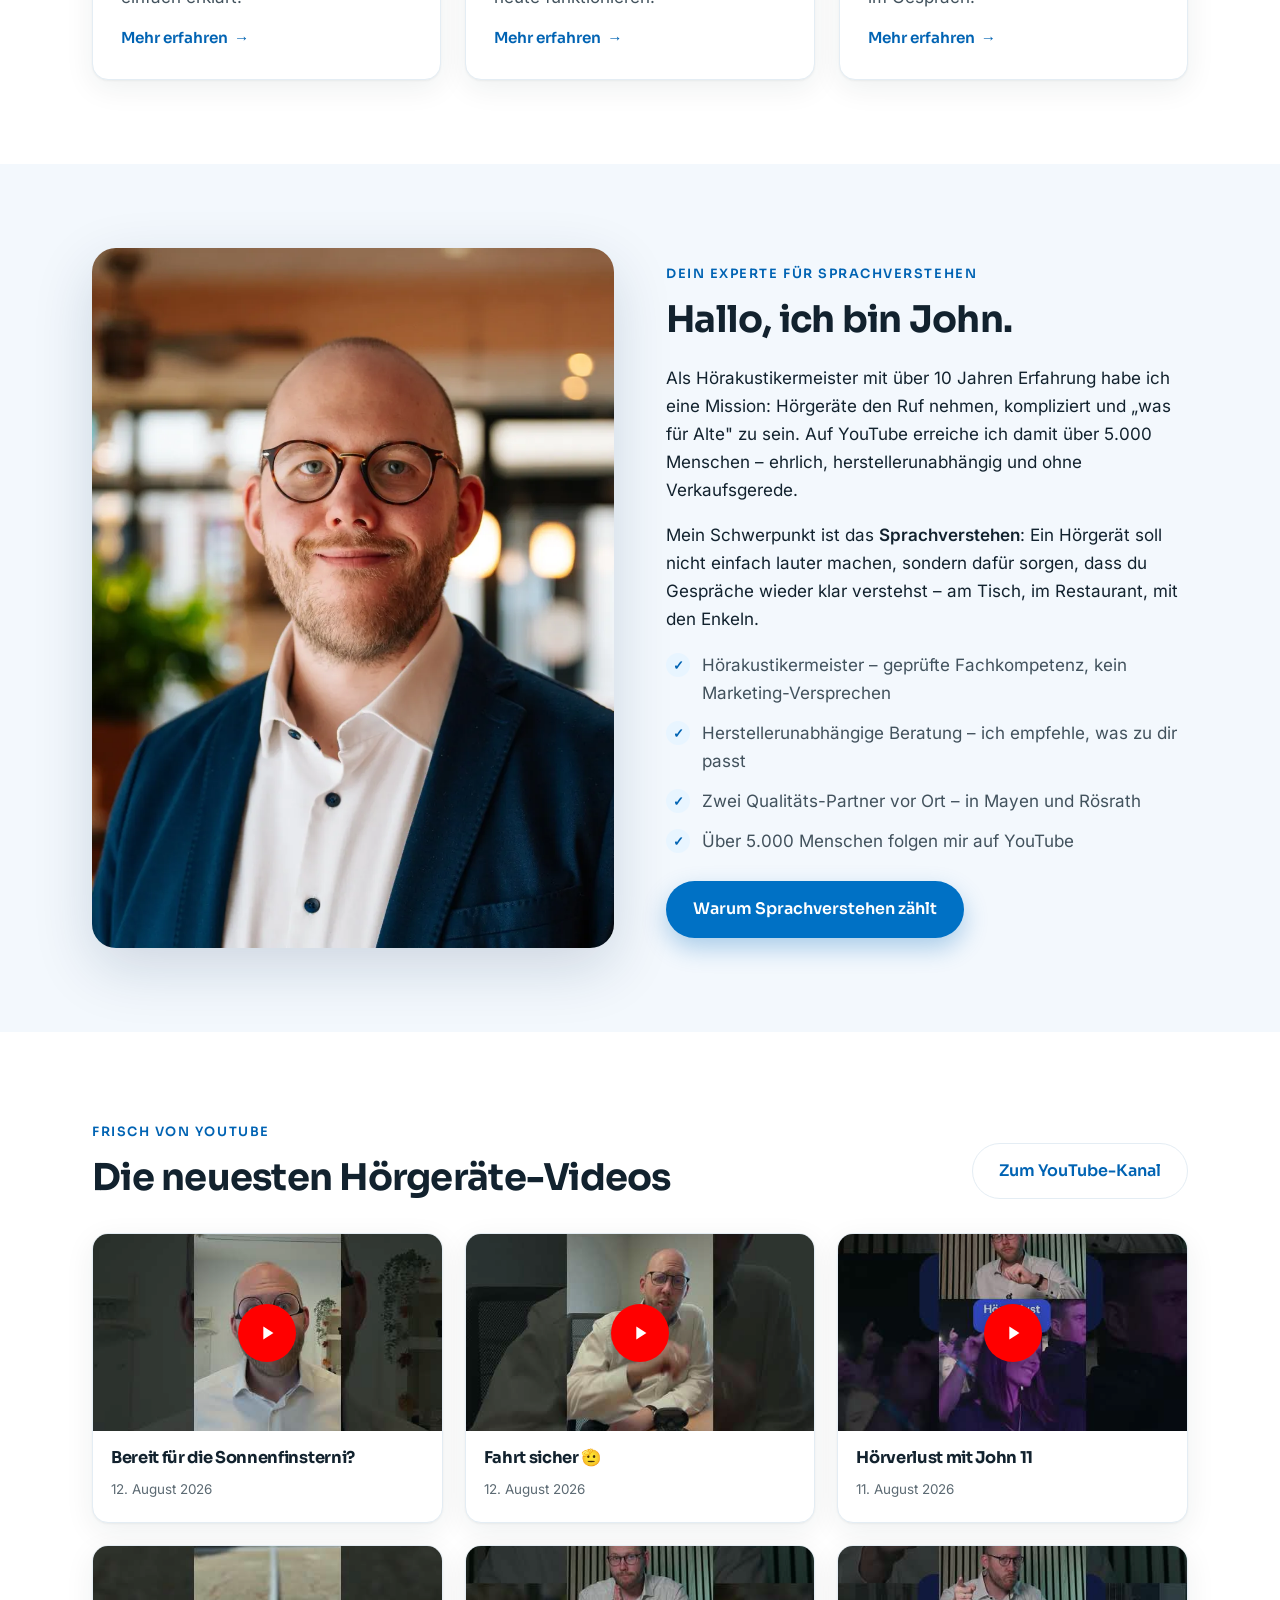
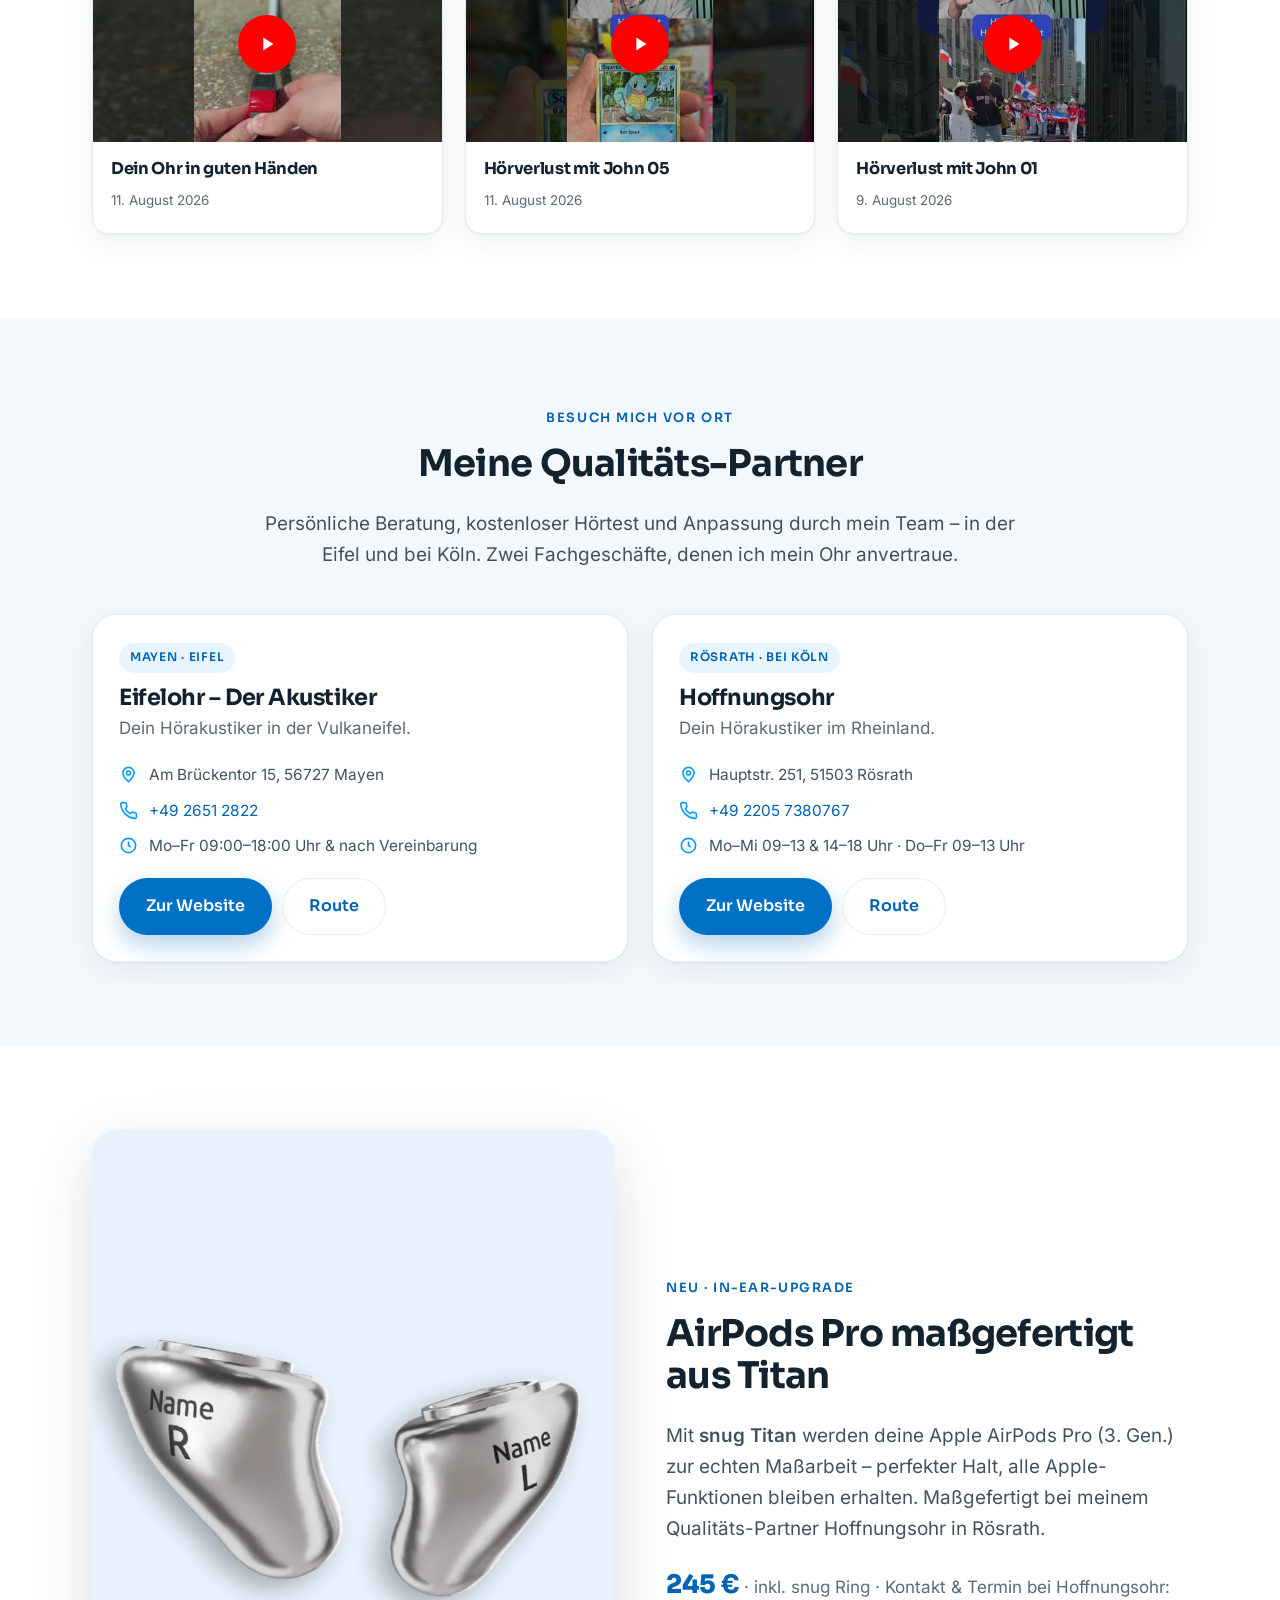
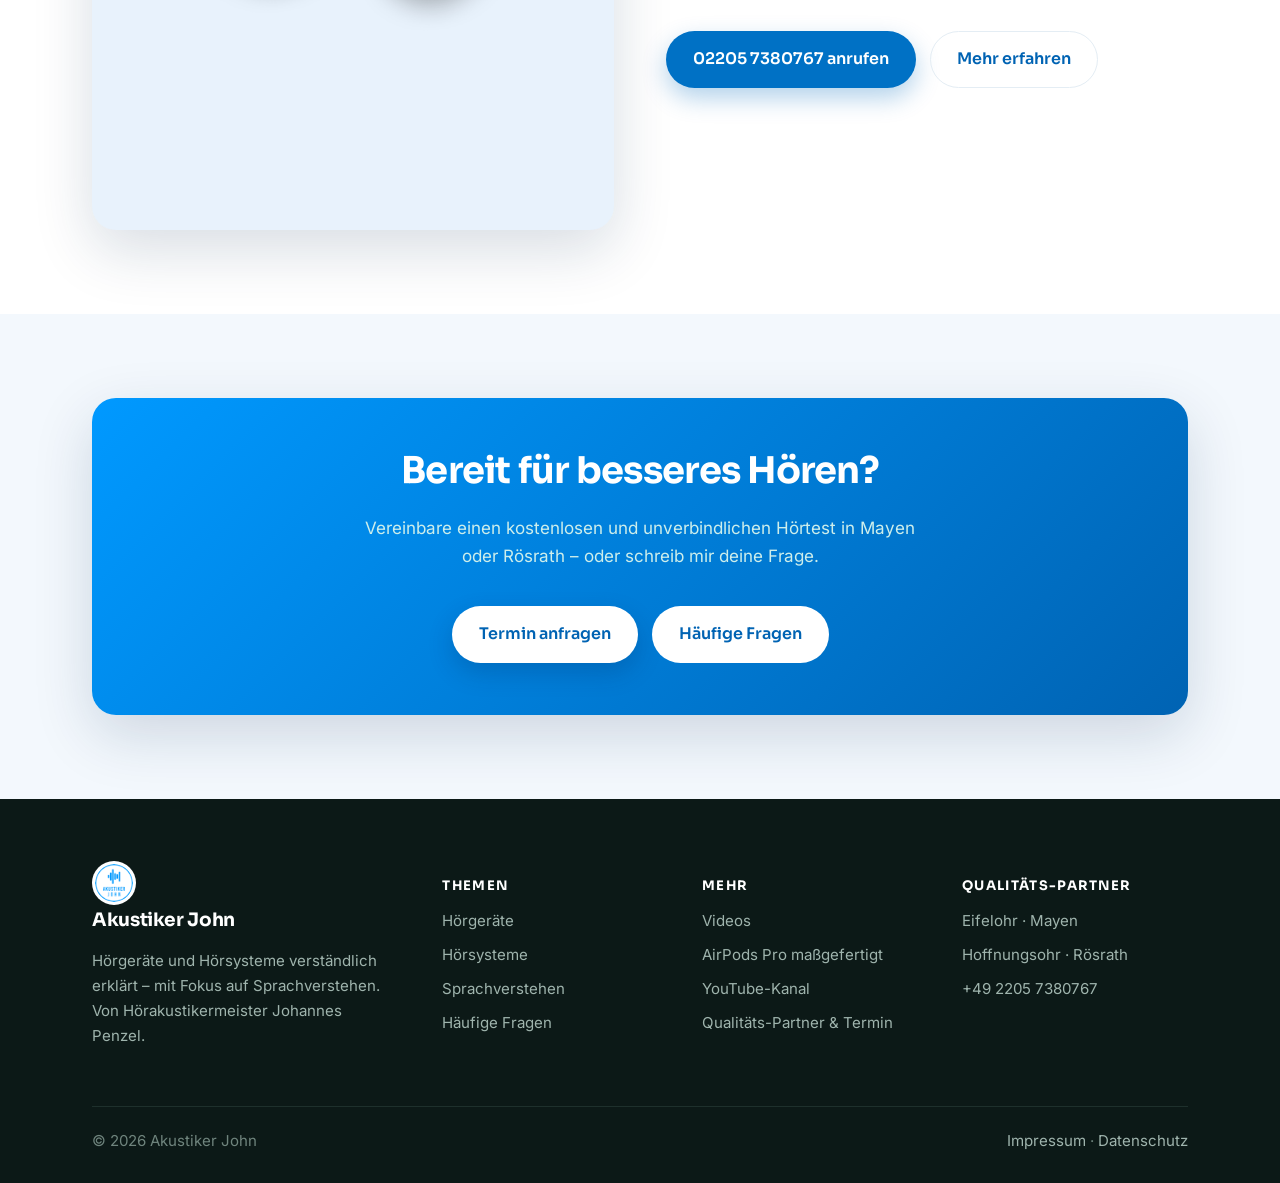
==== commit 20894d33: "Performance: Bilder als WebP, Logo verkleinert, Hero fetchpriority - Große On-Page-Bilder als WebP a" ====
--- a/index.html
+++ b/index.html
@@ -123,7 +123,7 @@
       </div>
     </div>
     <div class="hero-media">
-      <img class="hero-photo" src="/images/john-hero.jpg" width="720" height="900"
+      <img class="hero-photo" src="/images/john-hero.webp" fetchpriority="high" width="720" height="900"
            alt="Akustiker John – Hörakustikermeister Johannes Penzel im Fachgeschäft">
       <div class="hero-badge">
         <span class="yt"><svg width="24" height="24" viewBox="0 0 24 24" fill="#fff"><path d="M23 12s0-3.8-.5-5.6a2.9 2.9 0 0 0-2-2C18.7 4 12 4 12 4s-6.7 0-8.5.4a2.9 2.9 0 0 0-2 2C1 8.2 1 12 1 12s0 3.8.5 5.6a2.9 2.9 0 0 0 2 2C5.3 20 12 20 12 20s6.7 0 8.5-.4a2.9 2.9 0 0 0 2-2C23 15.8 23 12 23 12zM10 15.5v-7l6 3.5-6 3.5z"/></svg></span>
@@ -168,7 +168,7 @@
 <section class="section section--tint">
   <div class="container split">
     <div>
-      <img class="split-photo" src="/images/john-portrait.jpg" width="700" height="700"
+      <img class="split-photo" src="/images/john-portrait.webp" width="700" height="700"
            alt="Johannes Penzel, Hörakustikermeister – Akustiker John">
     </div>
     <div>
@@ -257,7 +257,7 @@
 <!-- ============ SNUG AIRPODS HINWEIS ============ -->
 <section class="section">
   <div class="container split" style="align-items:center">
-    <div><img class="split-photo" src="/images/snug-titan.png" alt="snug Titan Otoplastik für Apple AirPods Pro" width="700" height="700" style="aspect-ratio:4/3;object-fit:cover"></div>
+    <div><img class="split-photo" src="/images/snug-titan.webp" alt="snug Titan Otoplastik für Apple AirPods Pro" width="700" height="700" style="aspect-ratio:4/3;object-fit:cover"></div>
     <div>
       <span class="eyebrow">Neu · In-Ear-Upgrade</span>
       <h2>AirPods&nbsp;Pro maßgefertigt aus Titan</h2>
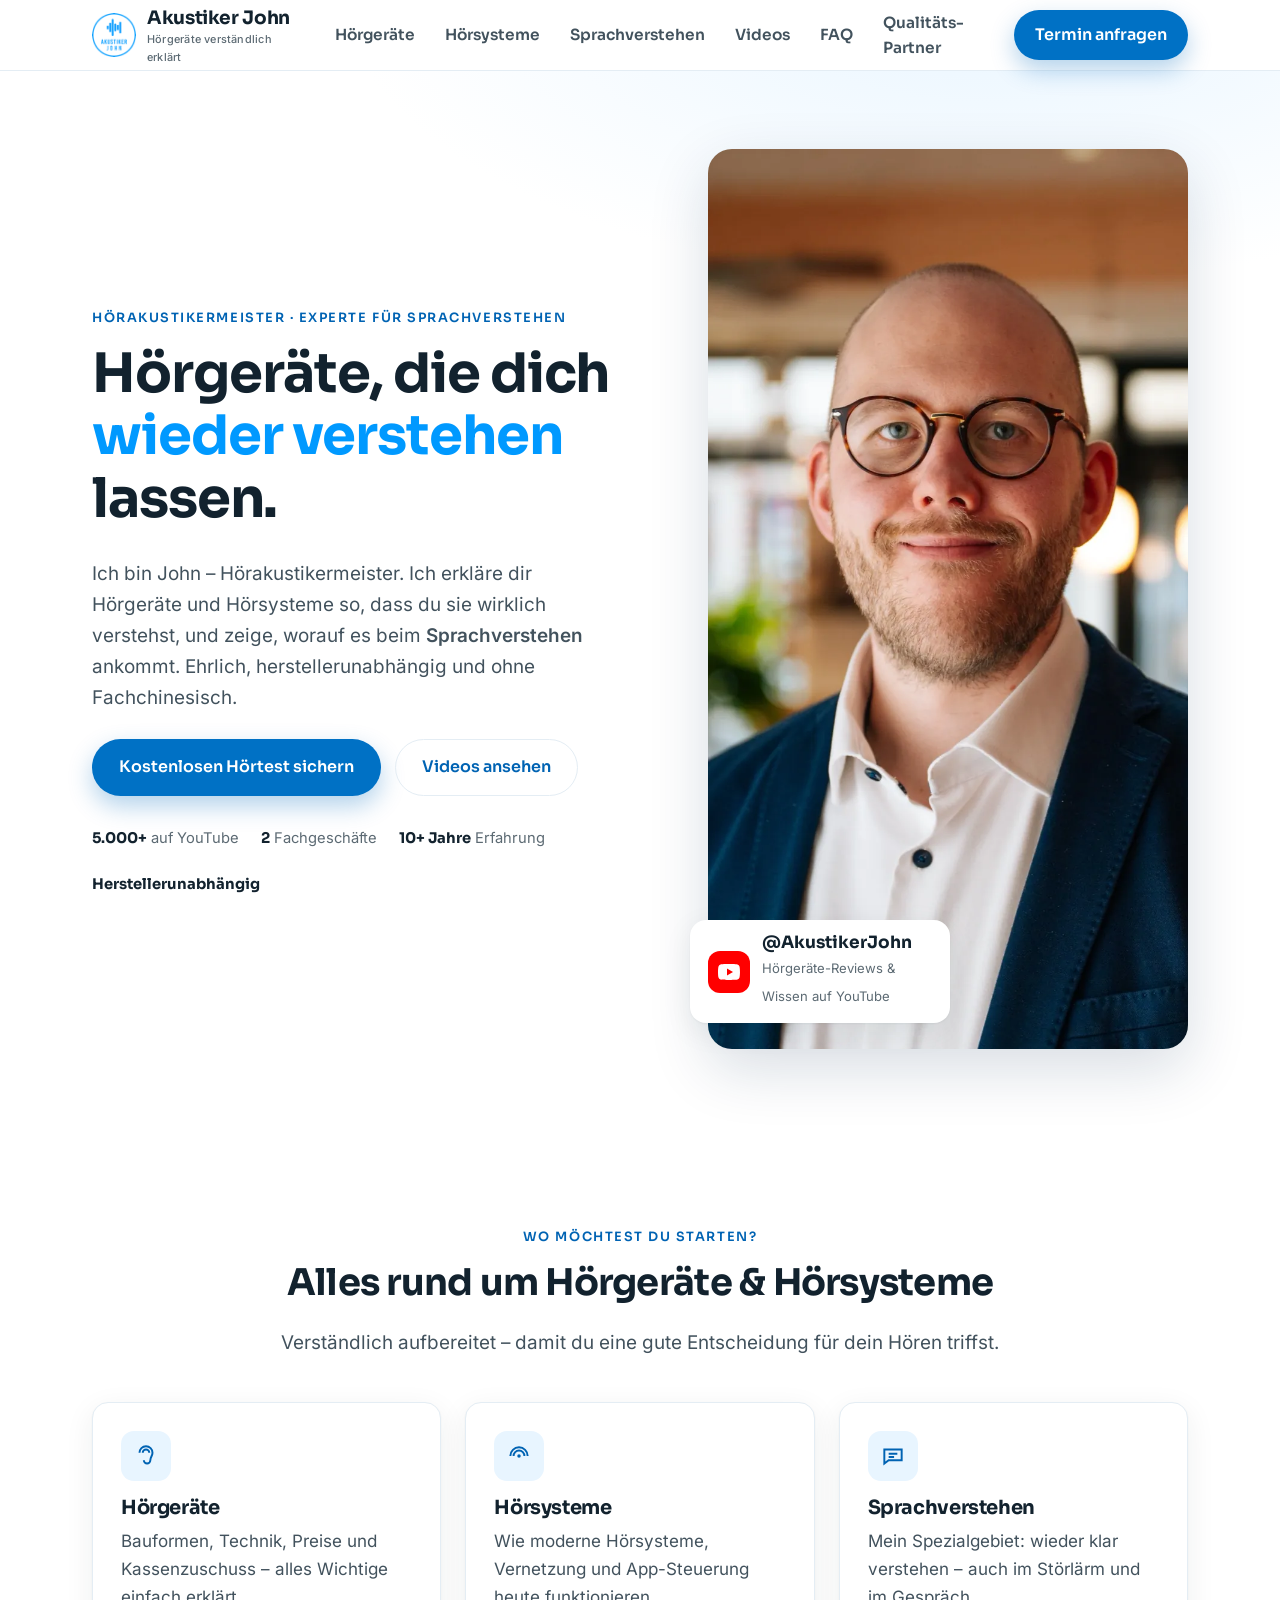
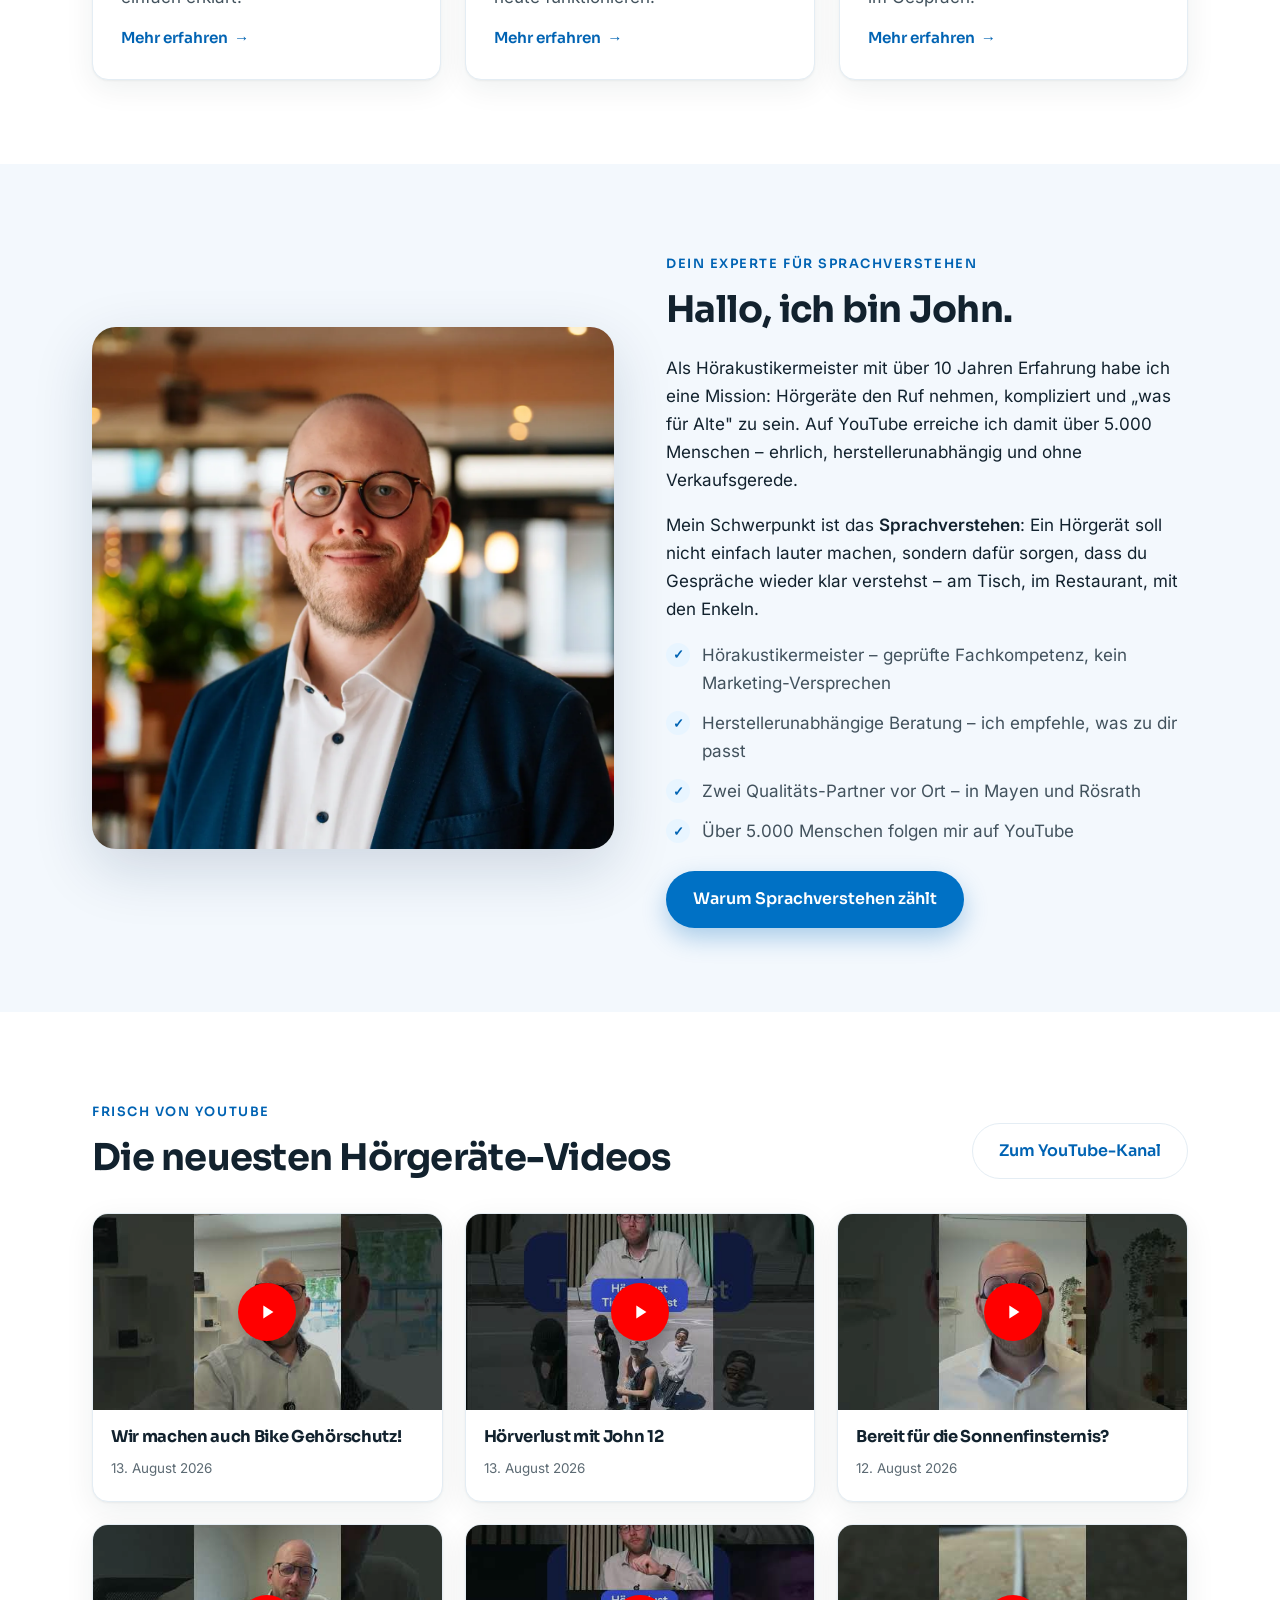
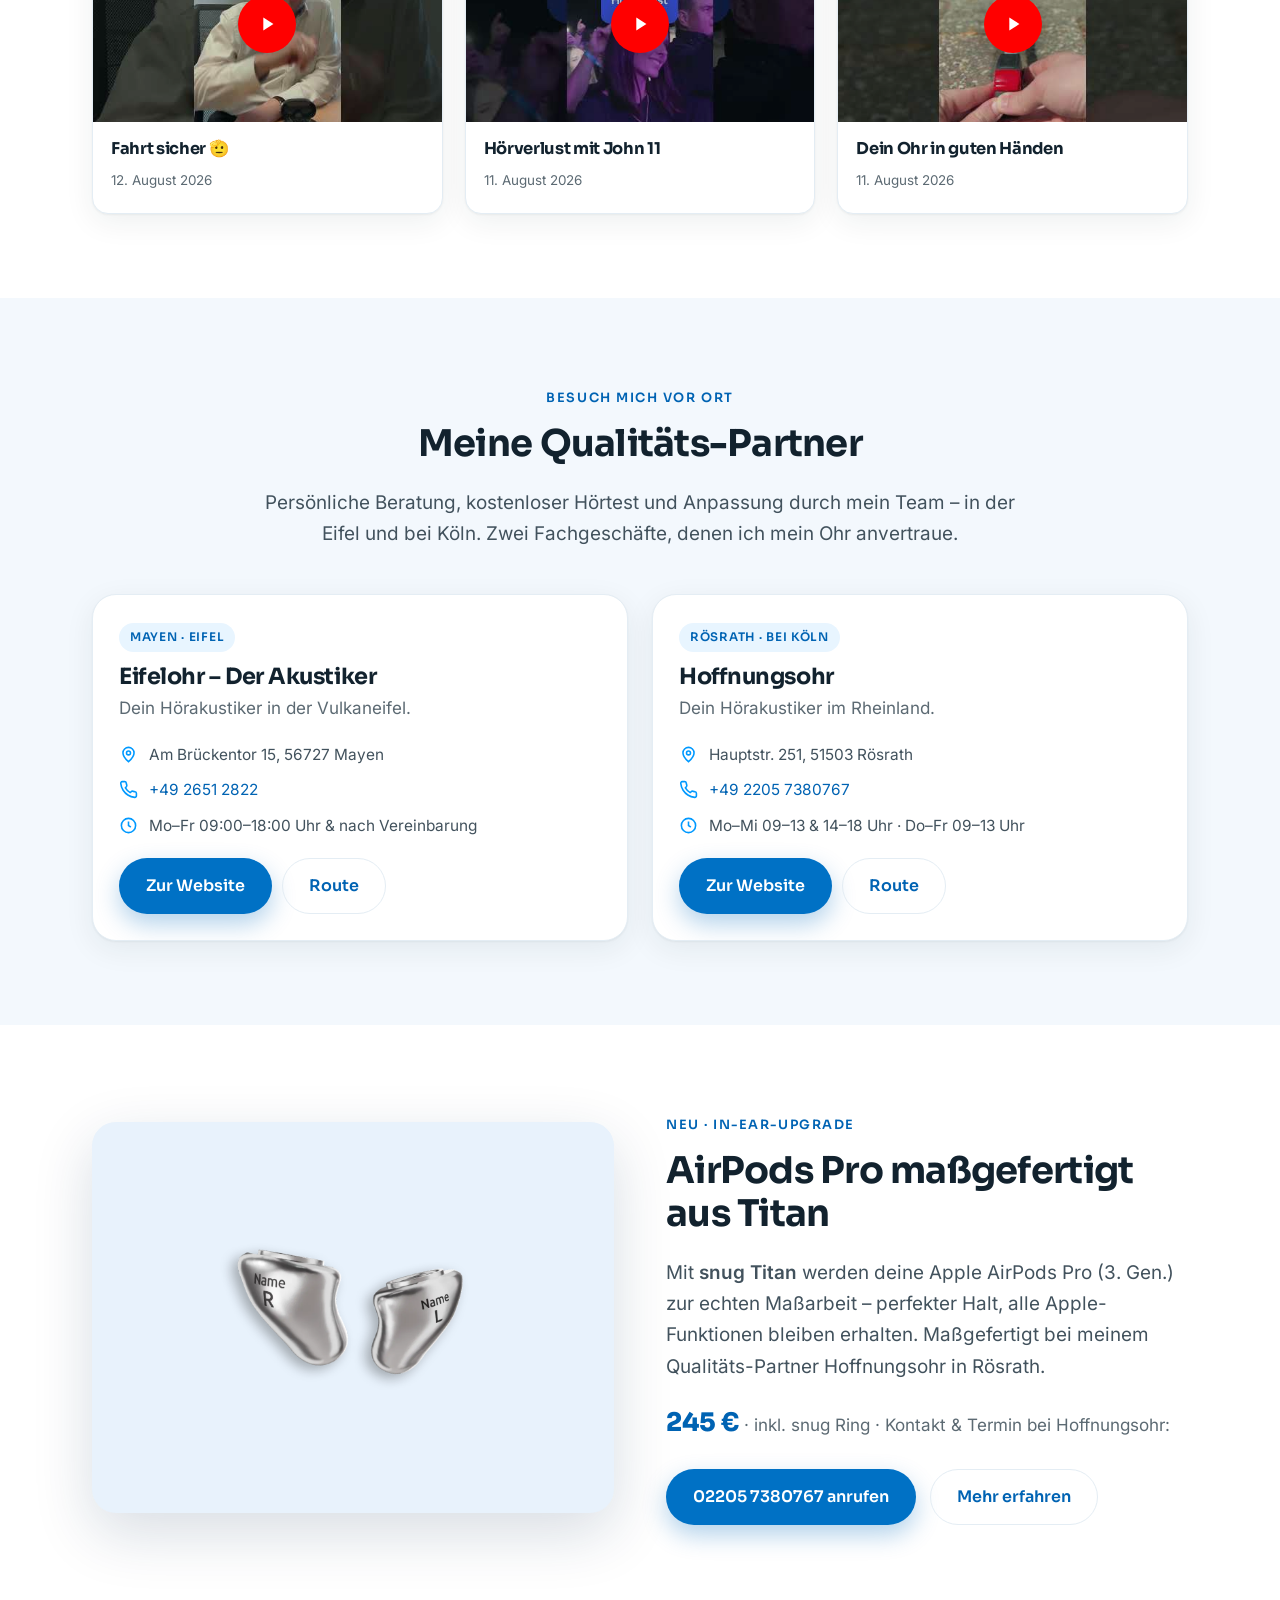
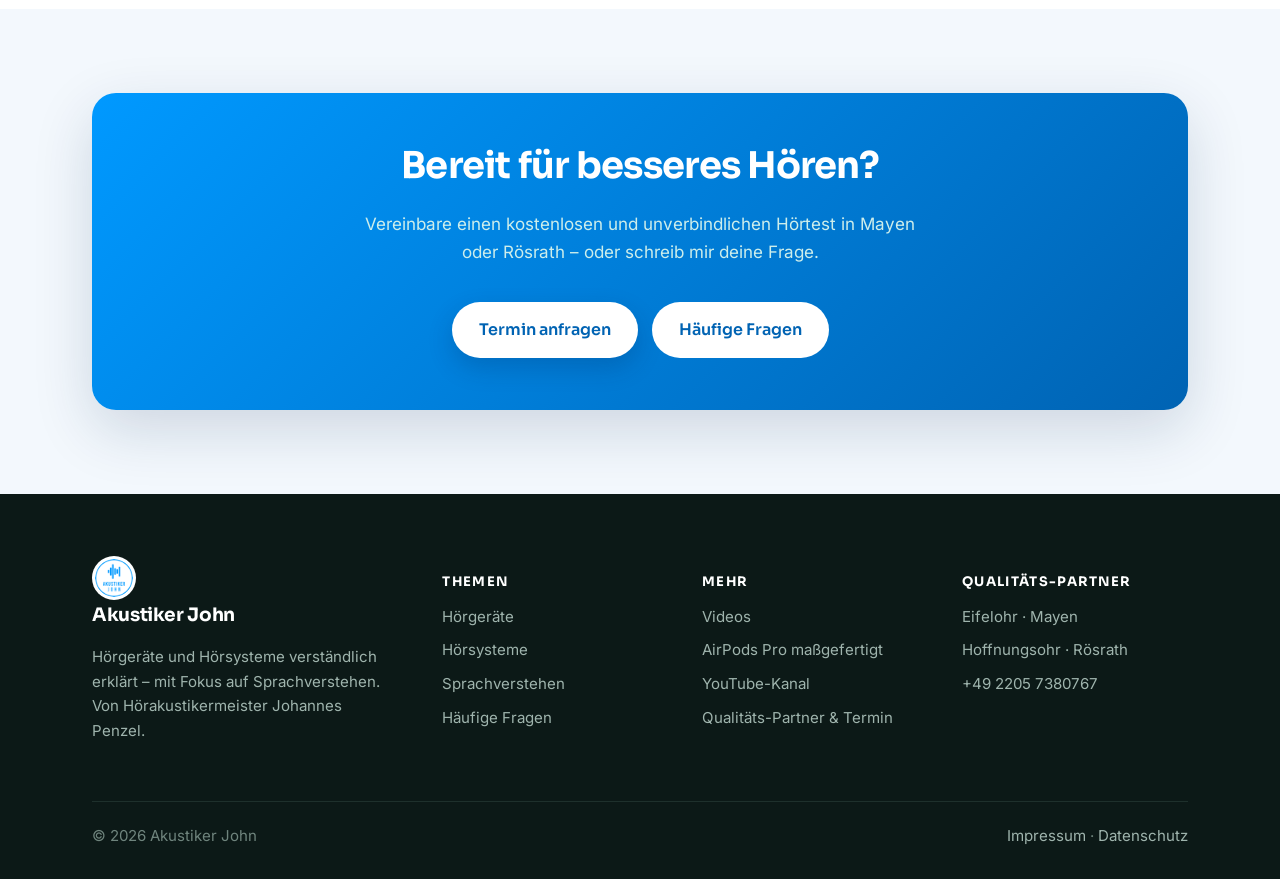
==== commit 0d59f625: "Mobile-Fixes: Hero-Seitenabstand + Snug-Foto vollständig sichtbar - .hero-grid nutzte das padding-Ku" ====
--- a/index.html
+++ b/index.html
@@ -23,6 +23,9 @@
 <link rel="icon" type="image/png" href="/images/favicon-96.png" sizes="96x96">
 <link rel="apple-touch-icon" href="/images/apple-touch-icon.png">
 
+<link rel="preload" href="/fonts/sora-700-latin.woff2" as="font" type="font/woff2" crossorigin>
+<link rel="preload" href="/fonts/inter-400-latin.woff2" as="font" type="font/woff2" crossorigin>
+<link rel="preload" href="/fonts/inter-600-latin.woff2" as="font" type="font/woff2" crossorigin>
 <link rel="stylesheet" href="/styles.css">
 
 <script type="application/ld+json">
@@ -257,7 +260,7 @@
 <!-- ============ SNUG AIRPODS HINWEIS ============ -->
 <section class="section">
   <div class="container split" style="align-items:center">
-    <div><img class="split-photo" src="/images/snug-titan.webp" alt="snug Titan Otoplastik für Apple AirPods Pro" width="700" height="700" style="aspect-ratio:4/3;object-fit:cover"></div>
+    <div><img class="split-photo" src="/images/snug-titan.webp" alt="snug Titan Otoplastik für Apple AirPods Pro" width="700" height="700" style="aspect-ratio:4/3;object-fit:contain;background:var(--bg-tint);padding:5%"></div>
     <div>
       <span class="eyebrow">Neu · In-Ear-Upgrade</span>
       <h2>AirPods&nbsp;Pro maßgefertigt aus Titan</h2>
--- a/styles.css
+++ b/styles.css
@@ -229,7 +229,7 @@
 
 /* ---------- Hero ---------- */
 .hero { position: relative; overflow: hidden; background: radial-gradient(1100px 500px at 78% -8%, var(--primary-050), transparent 60%), var(--bg); }
-.hero-grid { display: grid; grid-template-columns: 1.08fr .92fr; gap: 52px; align-items: center; padding: 78px 0 88px; }
+.hero-grid { display: grid; grid-template-columns: 1.08fr .92fr; gap: 52px; align-items: center; padding-block: 78px 88px; }
 .hero h1 span { color: var(--primary); }
 .hero .lead { max-width: 520px; }
 .hero-cta { display: flex; flex-wrap: wrap; gap: 14px; margin-top: 26px; }
@@ -245,7 +245,7 @@
 .hero-badge b { font-family: var(--font-head); display: block; line-height: 1.1; }
 .hero-badge small { color: var(--muted); font-size: .82rem; }
 @media (max-width: 860px) {
-  .hero-grid { grid-template-columns: 1fr; gap: 34px; padding: 48px 0 60px; }
+  .hero-grid { grid-template-columns: 1fr; gap: 34px; padding-block: 48px 60px; }
   .hero-media { max-width: 420px; }
 }
 
@@ -272,7 +272,7 @@
 .split { display: grid; grid-template-columns: 1fr 1fr; gap: 52px; align-items: center; }
 .split.rev > :first-child { order: 2; }
 @media (max-width: 860px) { .split { grid-template-columns: 1fr; gap: 30px; } .split.rev > :first-child { order: 0; } }
-.split-photo { border-radius: var(--radius-lg); box-shadow: var(--shadow-lg); width: 100%; object-fit: cover; aspect-ratio: 1/1; background: var(--bg-tint); }
+.split-photo { border-radius: var(--radius-lg); box-shadow: var(--shadow-lg); width: 100%; height: auto; object-fit: cover; aspect-ratio: 1/1; background: var(--bg-tint); }
 .checklist { list-style: none; padding: 0; margin: 18px 0 0; display: grid; gap: 12px; }
 .checklist li { display: flex; gap: 12px; align-items: flex-start; color: var(--ink-soft); }
 .checklist li::before { content: "✓"; flex: none; width: 24px; height: 24px; border-radius: 50%; background: var(--primary-050); color: var(--primary-700); display: grid; place-items: center; font-weight: 700; font-size: .8rem; margin-top: 2px; }
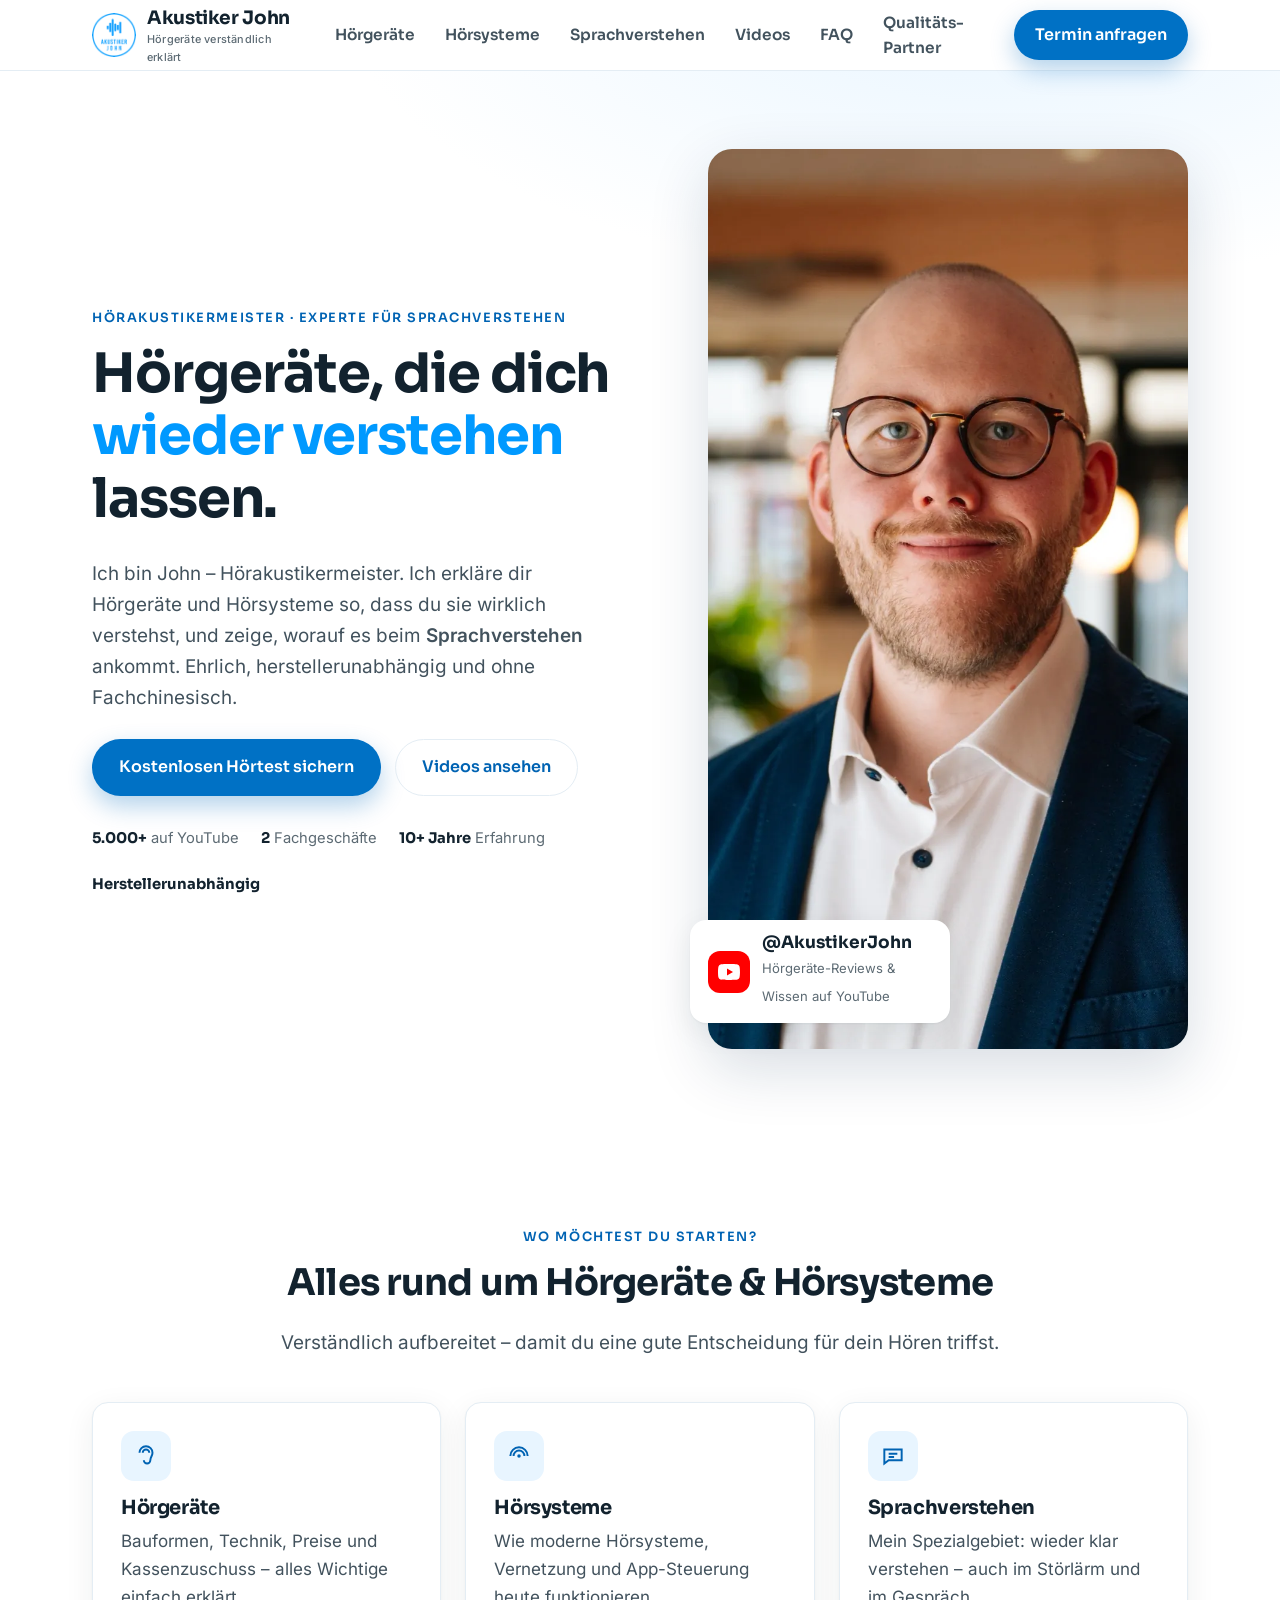
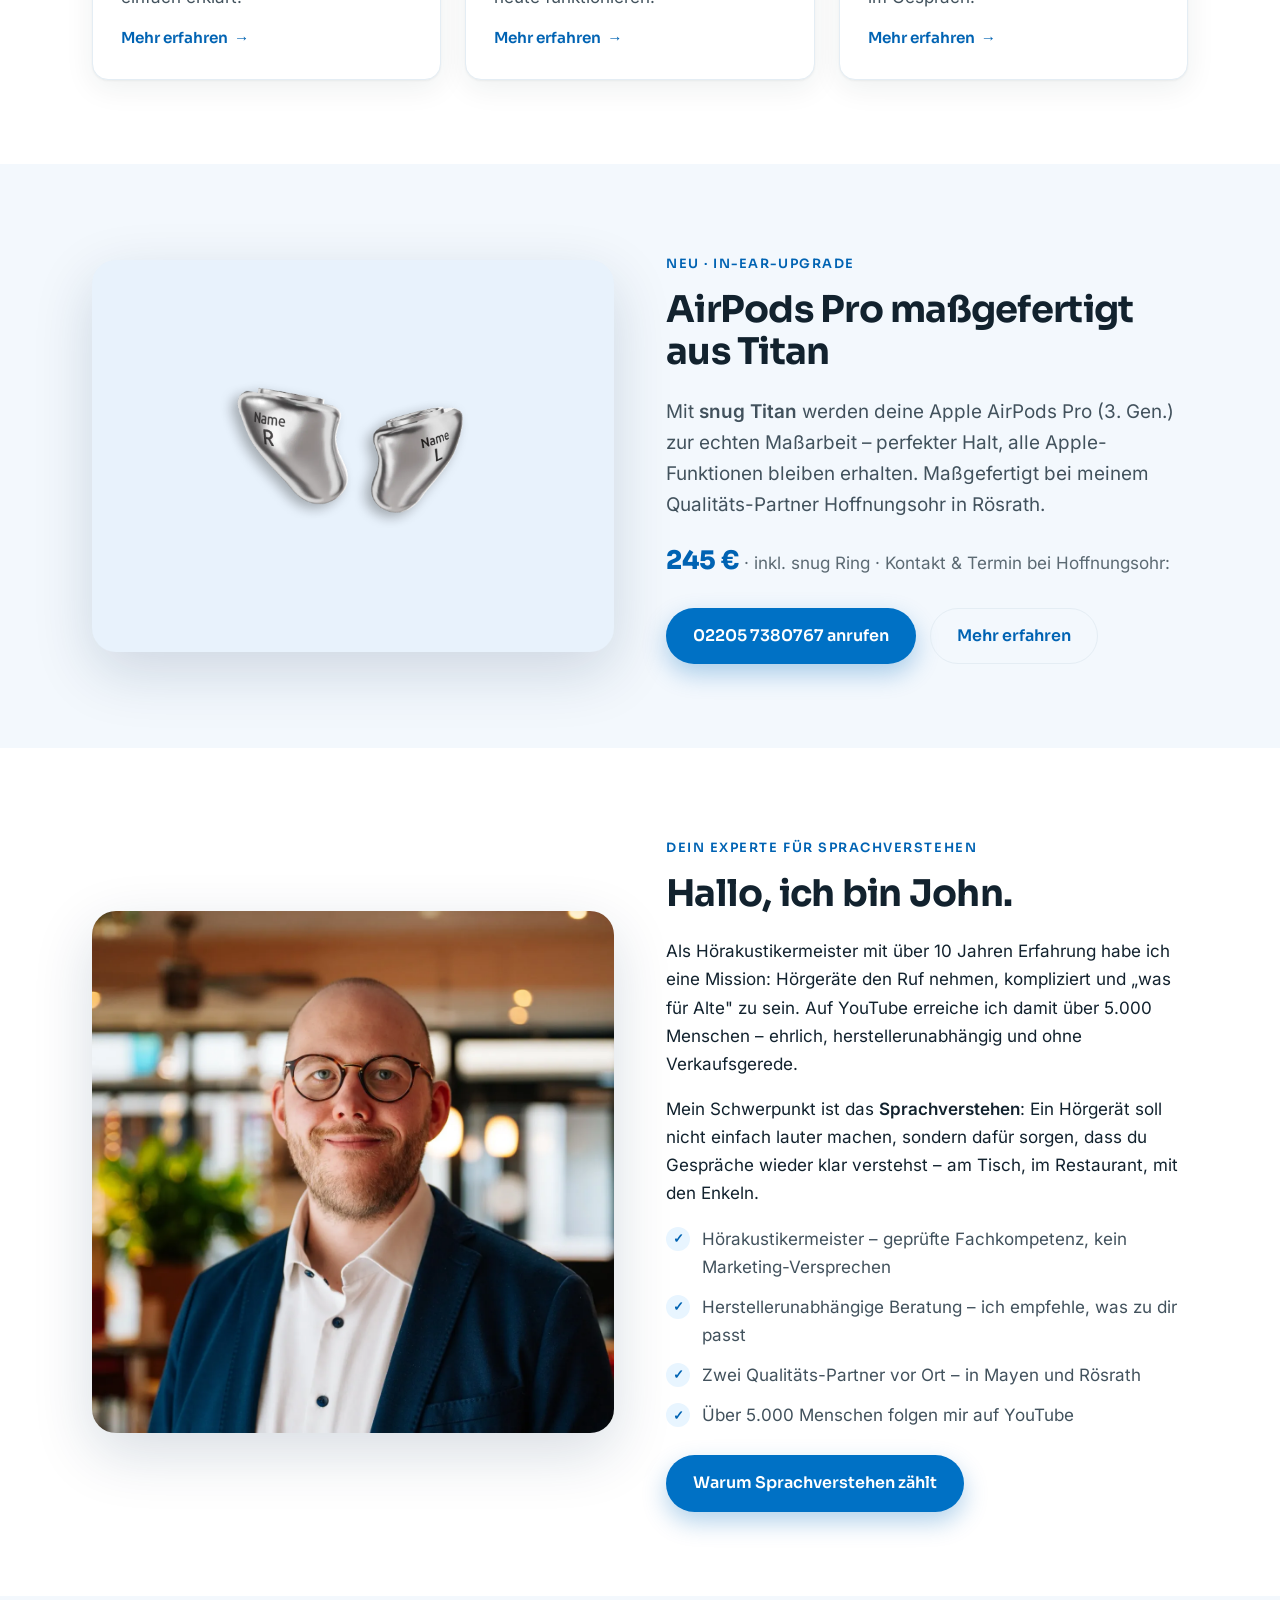
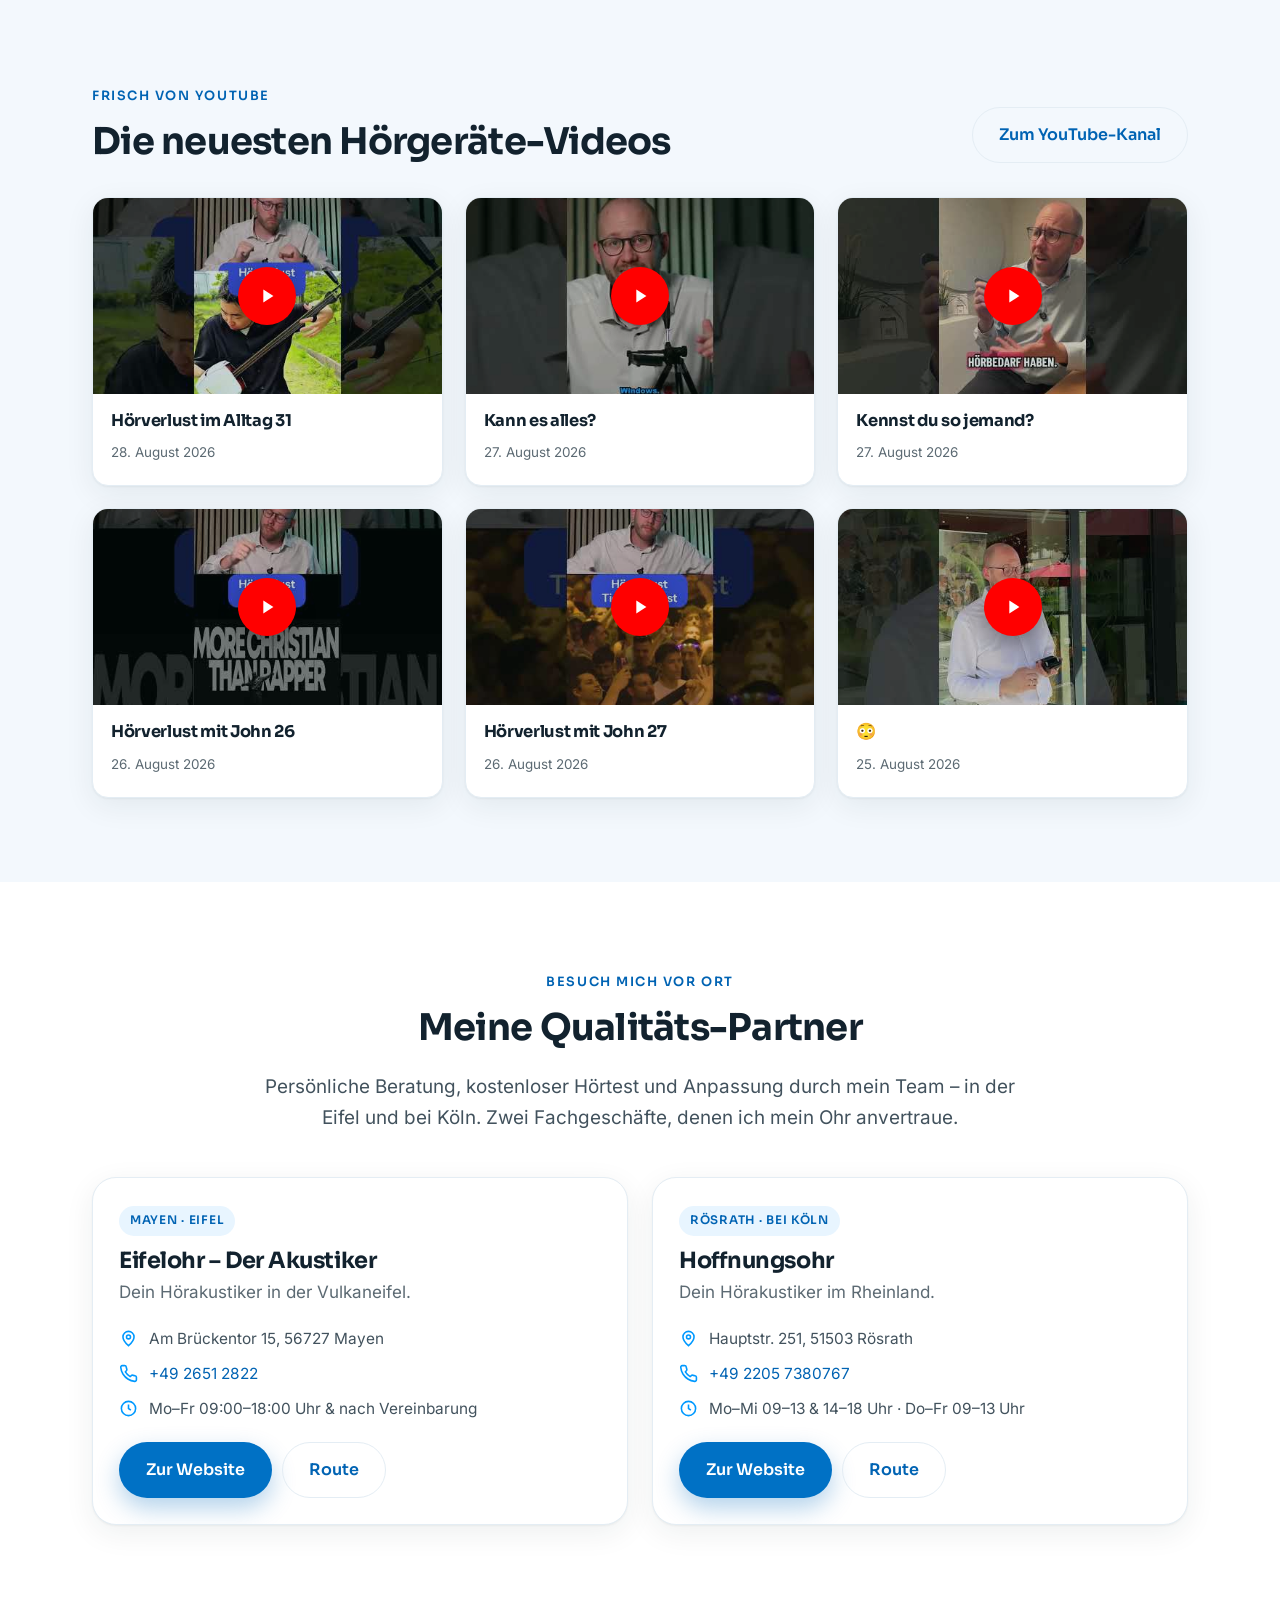
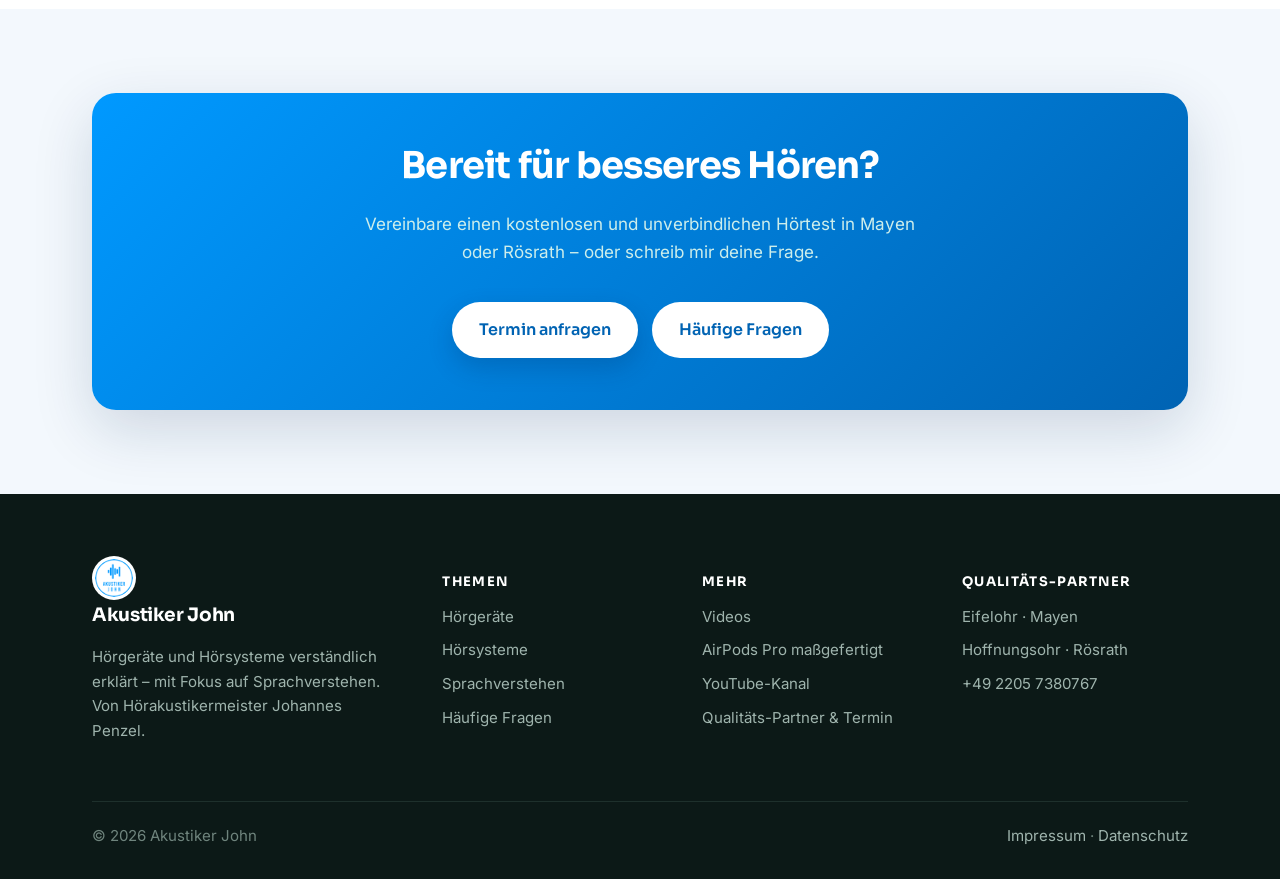
==== commit 11bb7203: "Startseite: Snug-AirPods-Block direkt hinter \"Alles rund um Hörgeräte\" - Reihenfolge: Themen-Karte" ====
--- a/index.html
+++ b/index.html
@@ -167,8 +167,25 @@
   </div>
 </section>
 
+<!-- ============ SNUG AIRPODS HINWEIS ============ -->
+<section class="section section--tint">
+  <div class="container split" style="align-items:center">
+    <div><img class="split-photo" src="/images/snug-titan.webp" alt="snug Titan Otoplastik für Apple AirPods Pro" width="700" height="700" style="aspect-ratio:4/3;object-fit:contain;background:var(--bg-tint);padding:5%"></div>
+    <div>
+      <span class="eyebrow">Neu · In-Ear-Upgrade</span>
+      <h2>AirPods&nbsp;Pro maßgefertigt aus Titan</h2>
+      <p class="lead">Mit <strong>snug Titan</strong> werden deine Apple AirPods&nbsp;Pro (3.&nbsp;Gen.) zur echten Maßarbeit – perfekter Halt, alle Apple-Funktionen bleiben erhalten. Maßgefertigt bei meinem Qualitäts-Partner Hoffnungsohr in Rösrath.</p>
+      <p style="margin:0 0 6px"><span style="font-family:var(--font-head);font-weight:800;font-size:1.6rem;color:var(--primary-700)">245&nbsp;€</span> <span style="color:var(--muted)">· inkl. snug&nbsp;Ring · Kontakt &amp; Termin bei Hoffnungsohr:</span></p>
+      <div class="hero-cta">
+        <a class="btn btn-primary" href="tel:+4922057380767">02205 7380767 anrufen</a>
+        <a class="btn btn-ghost" href="/snug-airpods-pro">Mehr erfahren</a>
+      </div>
+    </div>
+  </div>
+</section>
+
 <!-- ============ EXPERT / JOHN ============ -->
-<section class="section section--tint">
+<section class="section">
   <div class="container split">
     <div>
       <img class="split-photo" src="/images/john-portrait.webp" width="700" height="700"
@@ -193,7 +210,7 @@
 </section>
 
 <!-- ============ VIDEOS ============ -->
-<section class="section">
+<section class="section section--tint">
   <div class="container">
     <div style="display:flex;justify-content:space-between;align-items:flex-end;flex-wrap:wrap;gap:16px;margin-bottom:34px">
       <div>
@@ -213,7 +230,7 @@
 </section>
 
 <!-- ============ SHOPS ============ -->
-<section class="section section--tint" id="geschaefte">
+<section class="section" id="geschaefte">
   <div class="container">
     <div class="center narrow" style="margin-inline:auto">
       <span class="eyebrow">Besuch mich vor Ort</span>
@@ -257,23 +274,6 @@
   </div>
 </section>
 
-<!-- ============ SNUG AIRPODS HINWEIS ============ -->
-<section class="section">
-  <div class="container split" style="align-items:center">
-    <div><img class="split-photo" src="/images/snug-titan.webp" alt="snug Titan Otoplastik für Apple AirPods Pro" width="700" height="700" style="aspect-ratio:4/3;object-fit:contain;background:var(--bg-tint);padding:5%"></div>
-    <div>
-      <span class="eyebrow">Neu · In-Ear-Upgrade</span>
-      <h2>AirPods&nbsp;Pro maßgefertigt aus Titan</h2>
-      <p class="lead">Mit <strong>snug Titan</strong> werden deine Apple AirPods&nbsp;Pro (3.&nbsp;Gen.) zur echten Maßarbeit – perfekter Halt, alle Apple-Funktionen bleiben erhalten. Maßgefertigt bei meinem Qualitäts-Partner Hoffnungsohr in Rösrath.</p>
-      <p style="margin:0 0 6px"><span style="font-family:var(--font-head);font-weight:800;font-size:1.6rem;color:var(--primary-700)">245&nbsp;€</span> <span style="color:var(--muted)">· inkl. snug&nbsp;Ring · Kontakt &amp; Termin bei Hoffnungsohr:</span></p>
-      <div class="hero-cta">
-        <a class="btn btn-primary" href="tel:+4922057380767">02205 7380767 anrufen</a>
-        <a class="btn btn-ghost" href="/snug-airpods-pro">Mehr erfahren</a>
-      </div>
-    </div>
-  </div>
-</section>
-
 <!-- ============ CTA BAND ============ -->
 <section class="section section--tint">
   <div class="container">
